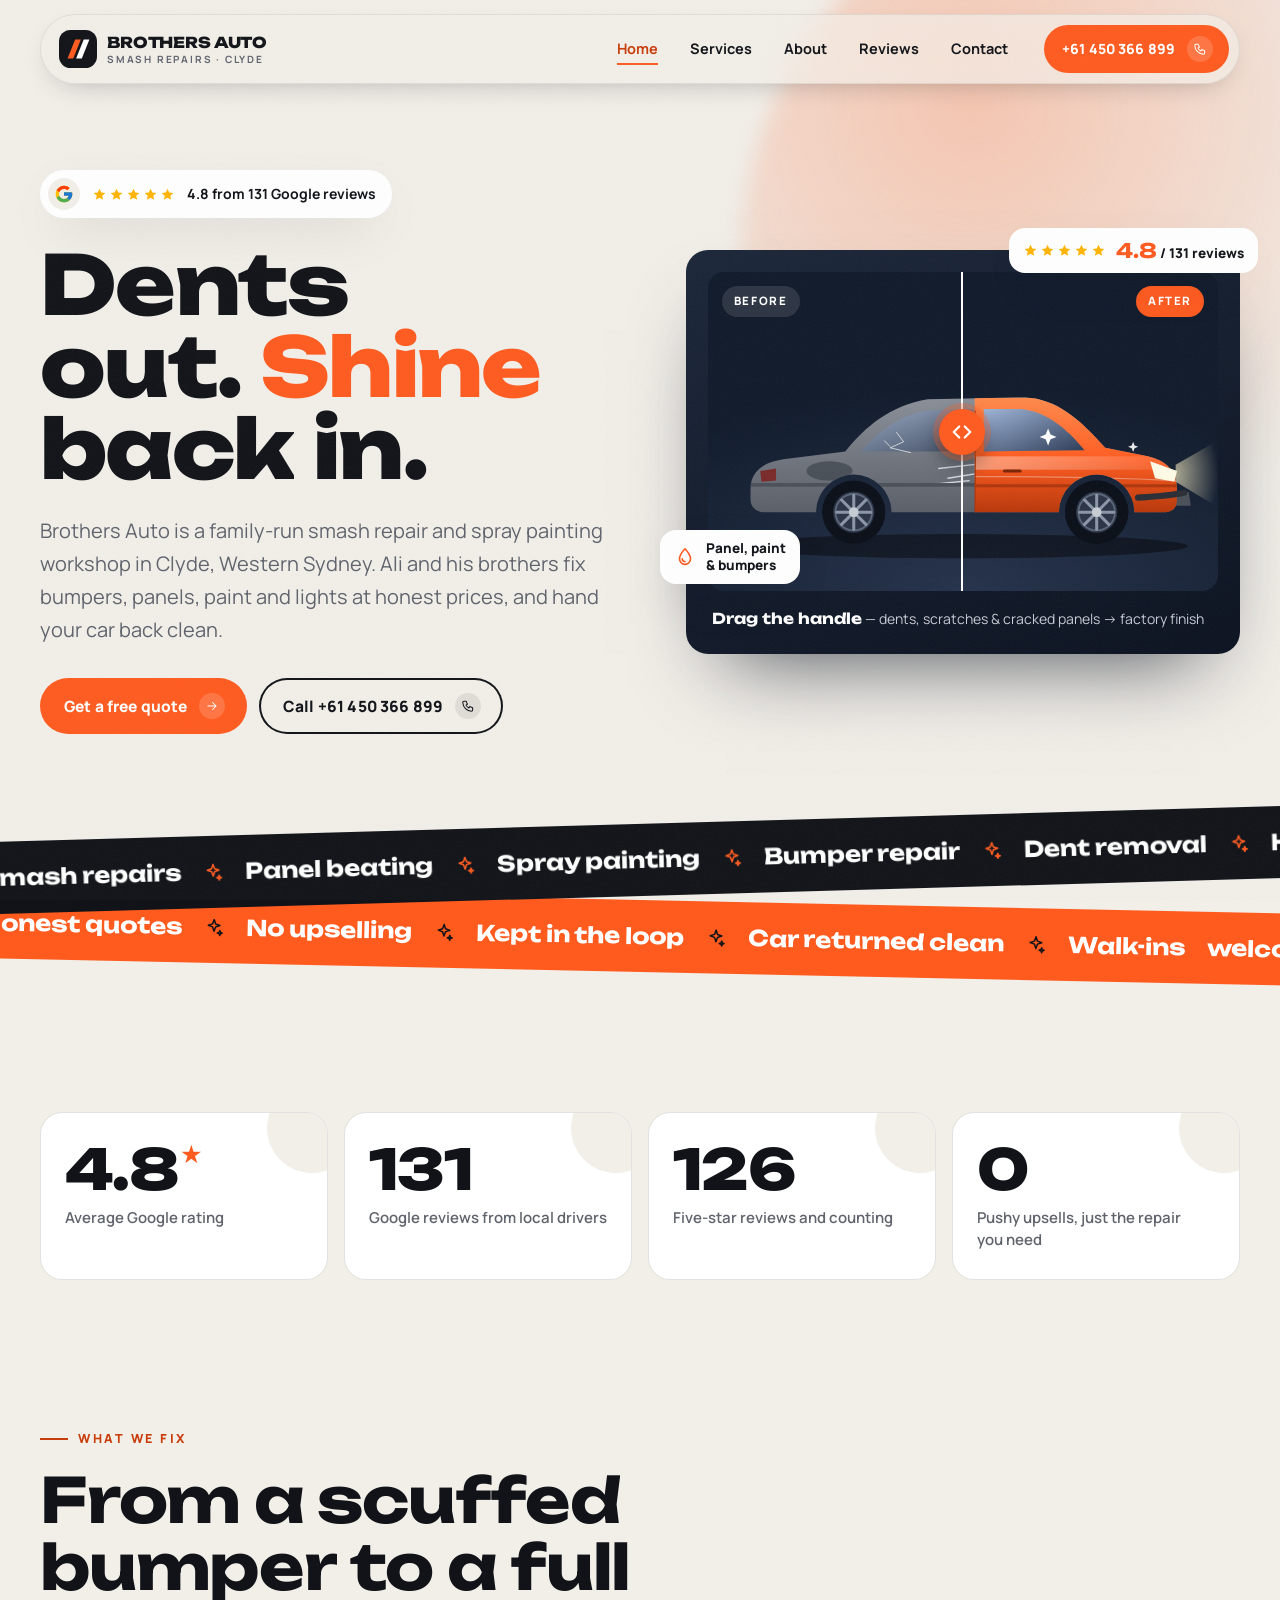
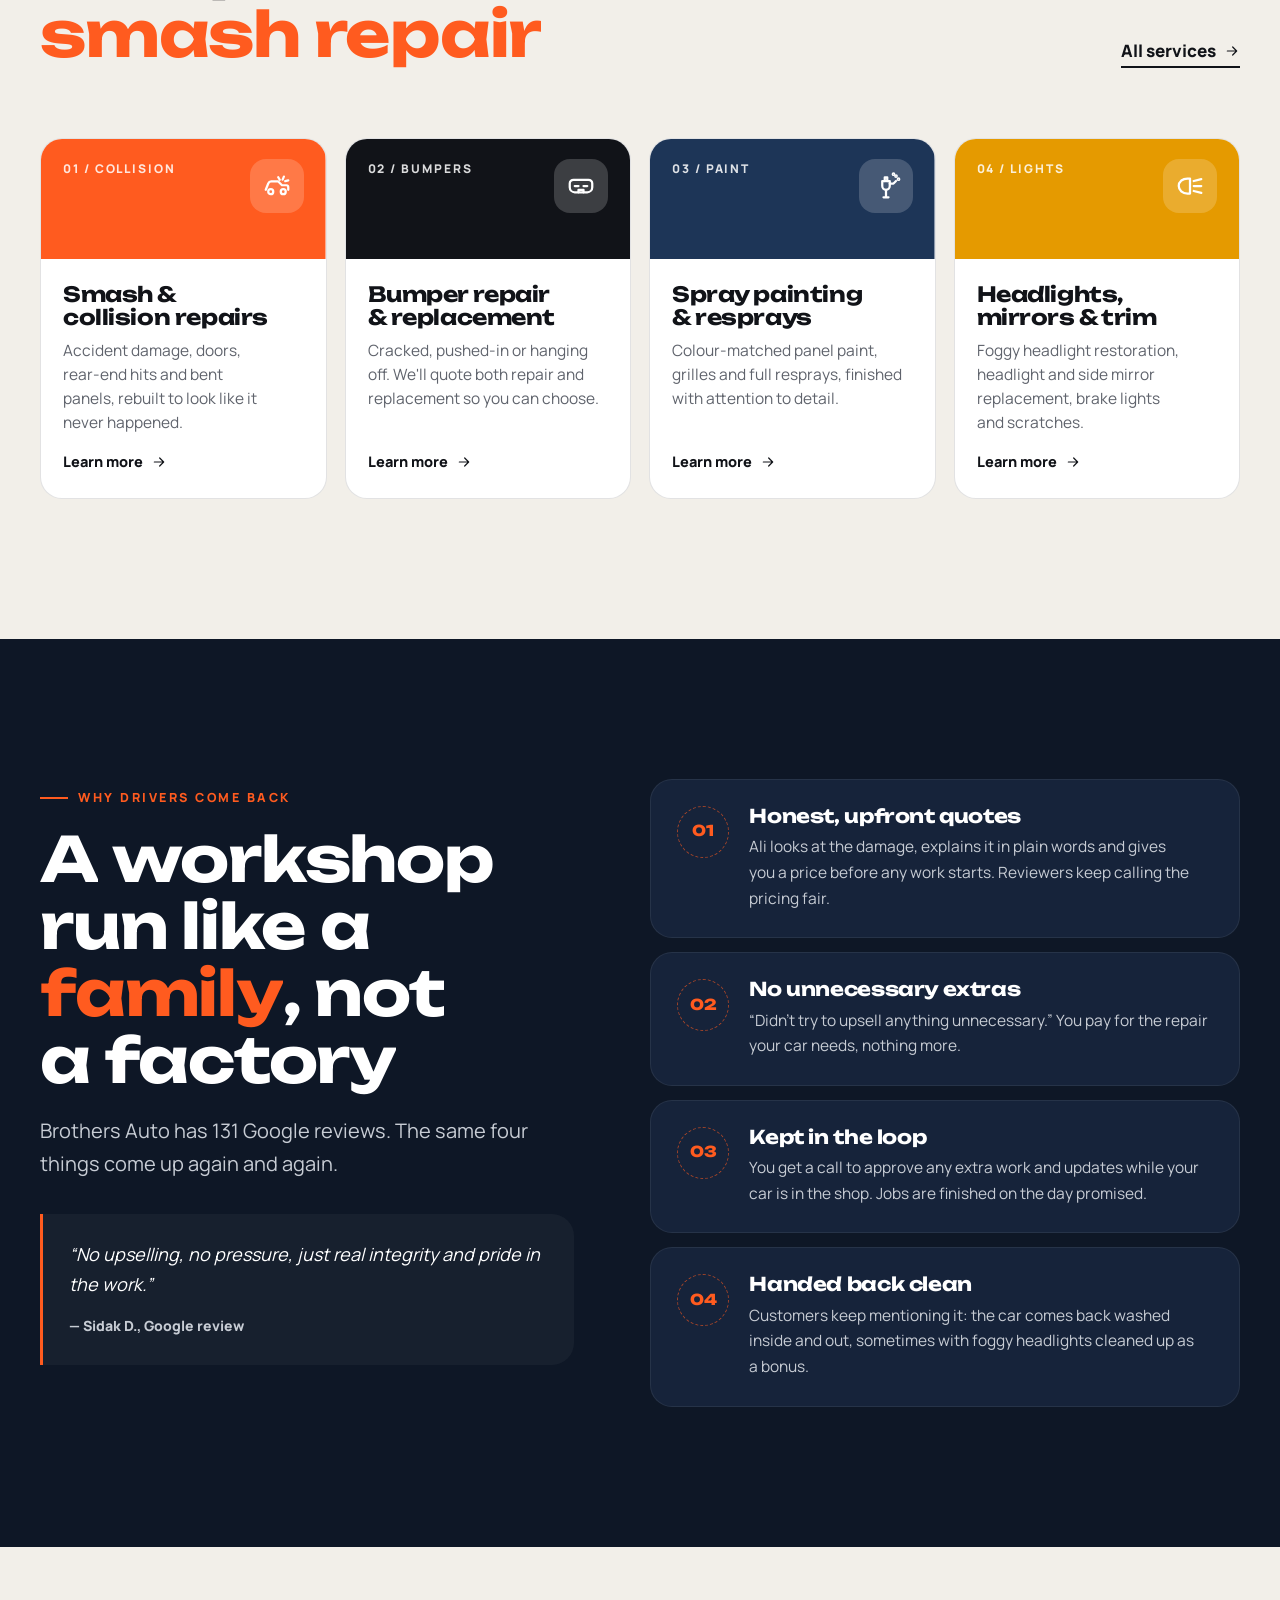
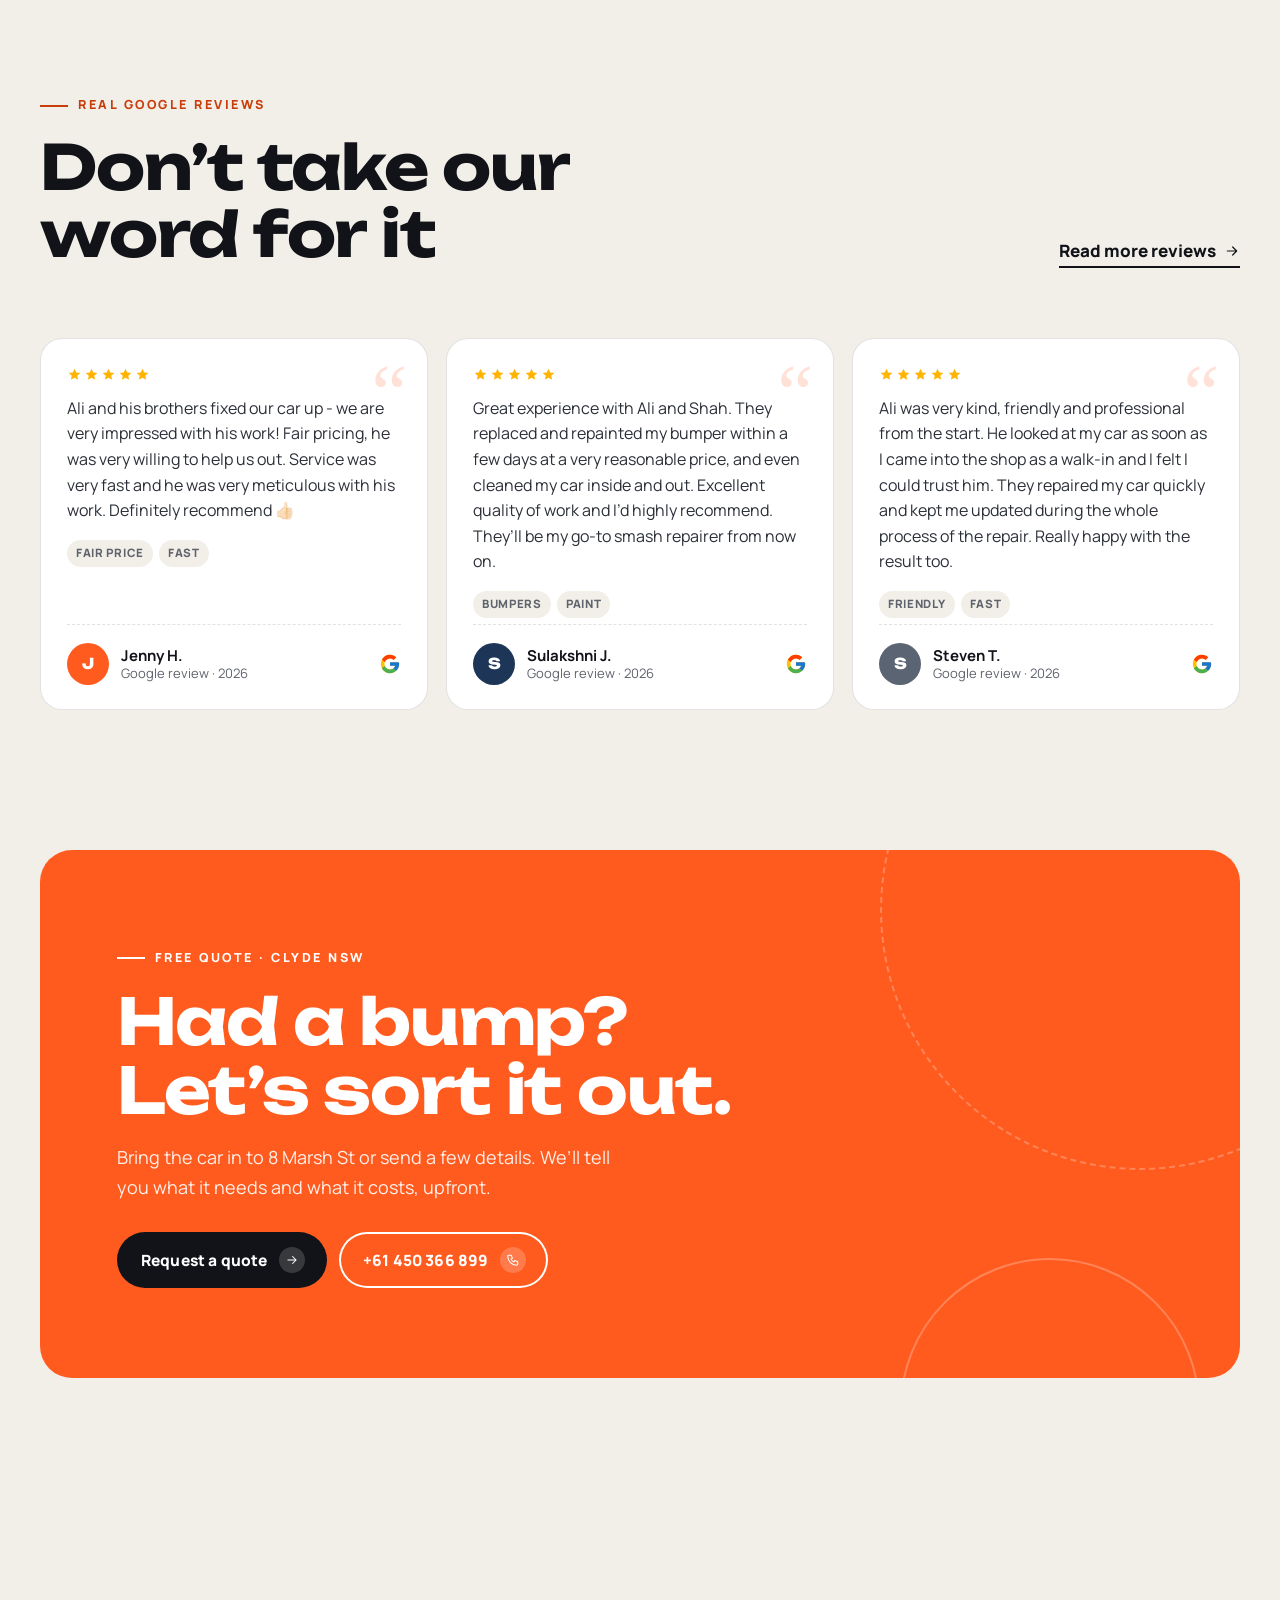
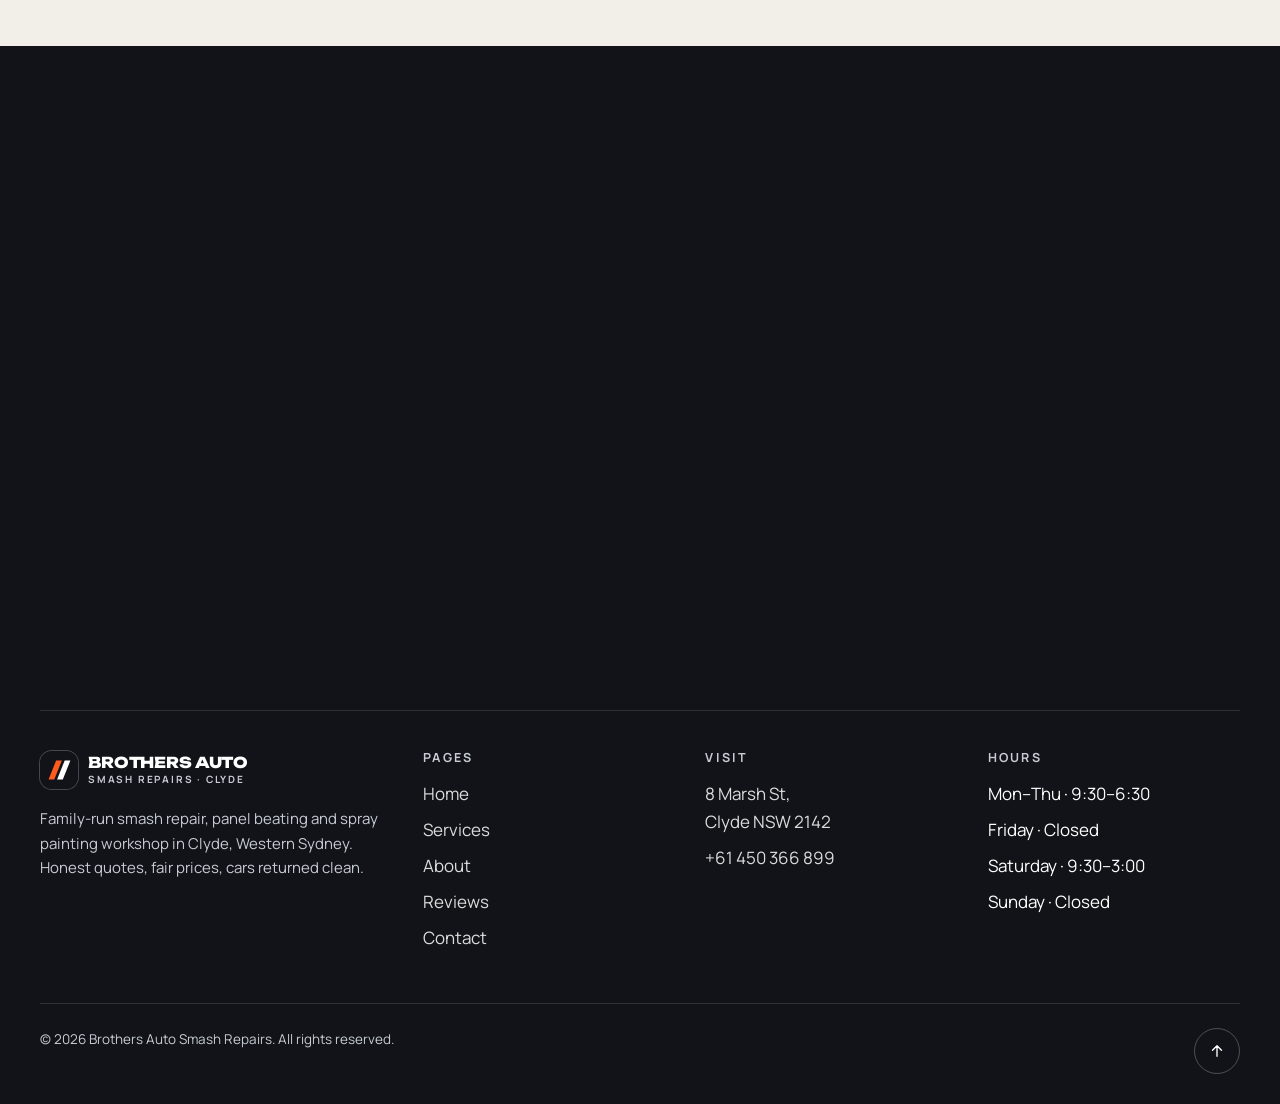
==== index.html @ e20ba561 "Add files via upload" ====
<!DOCTYPE html>
<html lang="en">
<head>
<meta charset="utf-8">
<meta name="viewport" content="width=device-width, initial-scale=1, viewport-fit=cover">
<meta name="robots" content="noindex, nofollow">
<title>Brothers Auto Smash Repairs | Smash Repairs & Spray Painting in Clyde NSW</title>
<meta name="description" content="Family-run smash repair, panel beating and spray painting in Clyde, Western Sydney. 4.8★ from 131 Google reviews. Honest quotes, fair prices.">
<meta name="theme-color" content="#F2EFE9">
<link rel="icon" href="data:image/svg+xml,%3Csvg xmlns='http://www.w3.org/2000/svg' viewBox='0 0 40 40'%3E%3Crect width='40' height='40' rx='12' fill='%23111318'/%3E%3Cpath d='M9 30L17 10h6l-8 20z' fill='%23FF5B1F'/%3E%3Cpath d='M18 30l8-20h6l-8 20z' fill='%23fff'/%3E%3C/svg%3E">
<link rel="preconnect" href="https://fonts.googleapis.com">
<link rel="preconnect" href="https://fonts.gstatic.com" crossorigin>
<link href="https://fonts.googleapis.com/css2?family=Manrope:wght@400;500;600;700;800&family=Unbounded:wght@600;700;800&display=swap" rel="stylesheet">
<link rel="stylesheet" href="css/style.css">
</head>
<body>
<div class="progress" aria-hidden="true"></div>
<header class="header">
  <nav class="nav" aria-label="Main">
    <a href="index.html" class="logo" aria-label="Brothers Auto Smash Repairs — home"><svg class="logo-mark" viewBox="0 0 40 40" aria-hidden="true"><rect width="40" height="40" rx="12" fill="#111318"/><path d="M9 30L17 10h6l-8 20z" fill="#FF5B1F"/><path d="M18 30l8-20h6l-8 20z" fill="#fff"/></svg><span>BROTHERS AUTO<small>Smash Repairs · Clyde</small></span></a>
    <ul class="nav-links"><li><a href="index.html" aria-current="page">Home</a></li><li><a href="services.html">Services</a></li><li><a href="about.html">About</a></li><li><a href="reviews.html">Reviews</a></li><li><a href="contact.html">Contact</a></li></ul>
    <a href="tel:+61450366899" class="btn btn--accent btn--sm nav-cta"><span><span class="nowrap">+61 450 366 899</span></span><span class="ico"><svg viewBox="0 0 24 24" fill="none" stroke="currentColor" stroke-width="1.8" stroke-linecap="round" stroke-linejoin="round" aria-hidden="true"><path d="M5 4h4l2 5-2.5 1.5a11 11 0 0 0 5 5L15 13l5 2v4a2 2 0 0 1-2 2A16 16 0 0 1 3 6a2 2 0 0 1 2-2z"/></svg></span></a>
    <button class="burger" aria-label="Open menu" aria-expanded="false" aria-controls="mmenu"><span></span><span></span><span></span></button>
  </nav>
</header>
<div class="mobile-menu" id="mmenu" aria-hidden="true">
  <ul><li><a class="m-link" href="index.html" aria-current="page"><span>01</span>Home</a></li><li><a class="m-link" href="services.html"><span>02</span>Services</a></li><li><a class="m-link" href="about.html"><span>03</span>About</a></li><li><a class="m-link" href="reviews.html"><span>04</span>Reviews</a></li><li><a class="m-link" href="contact.html"><span>05</span>Contact</a></li></ul>
  <div class="m-foot">
    <a href="tel:+61450366899" class="btn btn--accent"><span>Call <span class="nowrap">+61 450 366 899</span></span><span class="ico"><svg viewBox="0 0 24 24" fill="none" stroke="currentColor" stroke-width="1.8" stroke-linecap="round" stroke-linejoin="round" aria-hidden="true"><path d="M5 4h4l2 5-2.5 1.5a11 11 0 0 0 5 5L15 13l5 2v4a2 2 0 0 1-2 2A16 16 0 0 1 3 6a2 2 0 0 1 2-2z"/></svg></span></a>
    <p>8 Marsh St, Clyde NSW 2142<br><span class="nowrap">Mon–Thu</span> <span class="nowrap">9:30–6:30</span> · Sat <span class="nowrap">9:30–3:00</span></p>
  </div>
</div>
<main>

<section class="hero">
  <div class="hero-blob" aria-hidden="true"></div>
  <div class="wrap hero-grid">
    <div>
      <a class="rating-pill" href="reviews.html" data-reveal>
        <span class="g"><svg width="20" height="20" viewBox="0 0 48 48" aria-label="Google review"><path fill="#FFC107" d="M43.6 20.5H42V20H24v8h11.3C33.7 32.7 29.2 36 24 36c-6.6 0-12-5.4-12-12s5.4-12 12-12c3.1 0 5.8 1.2 7.9 3.1l5.7-5.7C34 6.1 29.3 4 24 4 12.9 4 4 12.9 4 24s8.9 20 20 20 20-8.9 20-20c0-1.3-.1-2.4-.4-3.5z"/><path fill="#FF3D00" d="M6.3 14.7l6.6 4.8C14.7 15.1 19 12 24 12c3.1 0 5.8 1.2 7.9 3.1l5.7-5.7C34 6.1 29.3 4 24 4 16.3 4 9.7 8.3 6.3 14.7z"/><path fill="#4CAF50" d="M24 44c5.2 0 9.9-2 13.4-5.2l-6.2-5.2C29.2 35.1 26.7 36 24 36c-5.2 0-9.6-3.3-11.3-7.9l-6.5 5C9.5 39.6 16.2 44 24 44z"/><path fill="#1976D2" d="M43.6 20.5H42V20H24v8h11.3c-.8 2.2-2.2 4.2-4.1 5.6l6.2 5.2C37 39.2 44 34 44 24c0-1.3-.1-2.4-.4-3.5z"/></svg></span><span class="stars" aria-label="5 out of 5 stars"><svg viewBox="0 0 24 24" fill="currentColor" aria-hidden="true"><path d="M12 2.8l2.8 6 6.5.7-4.9 4.4 1.4 6.4L12 17l-5.8 3.3 1.4-6.4-4.9-4.4 6.5-.7z"/></svg><svg viewBox="0 0 24 24" fill="currentColor" aria-hidden="true"><path d="M12 2.8l2.8 6 6.5.7-4.9 4.4 1.4 6.4L12 17l-5.8 3.3 1.4-6.4-4.9-4.4 6.5-.7z"/></svg><svg viewBox="0 0 24 24" fill="currentColor" aria-hidden="true"><path d="M12 2.8l2.8 6 6.5.7-4.9 4.4 1.4 6.4L12 17l-5.8 3.3 1.4-6.4-4.9-4.4 6.5-.7z"/></svg><svg viewBox="0 0 24 24" fill="currentColor" aria-hidden="true"><path d="M12 2.8l2.8 6 6.5.7-4.9 4.4 1.4 6.4L12 17l-5.8 3.3 1.4-6.4-4.9-4.4 6.5-.7z"/></svg><svg viewBox="0 0 24 24" fill="currentColor" aria-hidden="true"><path d="M12 2.8l2.8 6 6.5.7-4.9 4.4 1.4 6.4L12 17l-5.8 3.3 1.4-6.4-4.9-4.4 6.5-.7z"/></svg></span><span>4.8 from 131 Google reviews</span>
      </a>
      <h1 data-split>Dents out. <span class="accent">Shine</span> back in.</h1>
      <p class="lead" data-reveal style="--d:.35s">Brothers Auto is a <span class="nowrap">family-run</span> smash repair and spray painting workshop in Clyde, Western Sydney. Ali and his brothers fix bumpers, panels, paint and lights at honest prices, and hand your car back clean.</p>
      <div class="hero-actions" data-reveal style="--d:.5s">
        <a href="contact.html" class="btn btn--accent"><span>Get a free quote</span><span class="ico"><svg viewBox="0 0 24 24" fill="none" stroke="currentColor" stroke-width="1.8" stroke-linecap="round" stroke-linejoin="round" aria-hidden="true"><path d="M5 12h14M13 6l6 6-6 6"/></svg></span></a>
        <a href="tel:+61450366899" class="btn btn--ghost"><span>Call <span class="nowrap">+61 450 366 899</span></span><span class="ico"><svg viewBox="0 0 24 24" fill="none" stroke="currentColor" stroke-width="1.8" stroke-linecap="round" stroke-linejoin="round" aria-hidden="true"><path d="M5 4h4l2 5-2.5 1.5a11 11 0 0 0 5 5L15 13l5 2v4a2 2 0 0 1-2 2A16 16 0 0 1 3 6a2 2 0 0 1 2-2z"/></svg></span></a>
      </div>
    </div>
    <div class="ba" data-reveal="right" style="--d:.2s">
  <div class="floating-chip c2"><span class="stars" aria-label="5 out of 5 stars"><svg viewBox="0 0 24 24" fill="currentColor" aria-hidden="true"><path d="M12 2.8l2.8 6 6.5.7-4.9 4.4 1.4 6.4L12 17l-5.8 3.3 1.4-6.4-4.9-4.4 6.5-.7z"/></svg><svg viewBox="0 0 24 24" fill="currentColor" aria-hidden="true"><path d="M12 2.8l2.8 6 6.5.7-4.9 4.4 1.4 6.4L12 17l-5.8 3.3 1.4-6.4-4.9-4.4 6.5-.7z"/></svg><svg viewBox="0 0 24 24" fill="currentColor" aria-hidden="true"><path d="M12 2.8l2.8 6 6.5.7-4.9 4.4 1.4 6.4L12 17l-5.8 3.3 1.4-6.4-4.9-4.4 6.5-.7z"/></svg><svg viewBox="0 0 24 24" fill="currentColor" aria-hidden="true"><path d="M12 2.8l2.8 6 6.5.7-4.9 4.4 1.4 6.4L12 17l-5.8 3.3 1.4-6.4-4.9-4.4 6.5-.7z"/></svg><svg viewBox="0 0 24 24" fill="currentColor" aria-hidden="true"><path d="M12 2.8l2.8 6 6.5.7-4.9 4.4 1.4 6.4L12 17l-5.8 3.3 1.4-6.4-4.9-4.4 6.5-.7z"/></svg></span><span><b>4.8</b> / 131 reviews</span></div>
  <div class="ba-stage" style="--pos:50%">
    <svg viewBox="0 0 840 470" aria-hidden="true">
  <defs>
    <linearGradient id="primer" x1="0" y1="0" x2="0" y2="1"><stop offset="0" stop-color="#8a8f98"/><stop offset="1" stop-color="#5a5f68"/></linearGradient>
    <linearGradient id="paint" x1="0" y1="0" x2="0" y2="1"><stop offset="0" stop-color="#ff8a4c"/><stop offset=".55" stop-color="#ff5b1f"/><stop offset="1" stop-color="#b8370a"/></linearGradient>
    <linearGradient id="glass" x1="0" y1="0" x2="1" y2="1"><stop offset="0" stop-color="#9fb4d6"/><stop offset="1" stop-color="#2b3b57"/></linearGradient>
    <linearGradient id="gloss" x1="0" y1="0" x2="1" y2="0"><stop offset="0" stop-color="#fff" stop-opacity="0"/><stop offset=".5" stop-color="#fff" stop-opacity=".75"/><stop offset="1" stop-color="#fff" stop-opacity="0"/></linearGradient>
    <radialGradient id="beam" cx="0" cy=".5" r="1"><stop offset="0" stop-color="#fff6c8" stop-opacity=".9"/><stop offset="1" stop-color="#fff6c8" stop-opacity="0"/></radialGradient>
    <clipPath id="bodyClip"><path d="M70 330 C70 300 92 286 124 281 L226 268 C258 228 300 192 362 182 L522 179 C574 181 614 216 654 262 L724 276 C756 283 772 302 772 328 L772 350 C772 361 764 368 752 368 L702 368 A62 62 0 0 0 578 368 L302 368 A62 62 0 0 0 178 368 L92 368 C80 368 70 360 70 348 Z"/></clipPath>
  </defs>
  <ellipse cx="420" cy="424" rx="370" ry="20" fill="#000" opacity=".45"/>
  <!-- BEFORE: damaged -->
  <g class="ba-before">
    <path d="M70 330 C70 300 92 286 124 281 L226 268 C258 228 300 192 362 182 L522 179 C574 181 614 216 654 262 L724 276 C756 283 772 302 772 328 L772 350 C772 361 764 368 752 368 L702 368 A62 62 0 0 0 578 368 L302 368 A62 62 0 0 0 178 368 L92 368 C80 368 70 360 70 348 Z" fill="url(#primer)"/>
    <path d="M252 268 C283 232 318 207 364 200 L438 198 L438 268 Z" fill="url(#glass)" opacity=".7"/><path d="M454 198 L514 198 C555 201 590 229 620 266 L454 268 Z" fill="url(#glass)" opacity=".7"/>
    <path d="M300 260 L290 250 M310 236 L322 252 L300 262 L334 270" stroke="#fff" stroke-opacity=".7" stroke-width="1.6" fill="none"/>
    <g clip-path="url(#bodyClip)">
      <ellipse cx="520" cy="310" rx="62" ry="26" fill="#3d424a" opacity=".85"/>
      <ellipse cx="508" cy="302" rx="40" ry="12" fill="#a7adb6" opacity=".55"/>
      <ellipse cx="200" cy="300" rx="38" ry="16" fill="#3d424a" opacity=".7"/>
      <path d="M380 296 L470 286 M395 312 L470 300 M372 322 L430 316" stroke="#d6dae0" stroke-width="2.4" stroke-linecap="round"/>
      <path d="M600 284 L640 330 L612 322 L660 360" stroke="#2a2e35" stroke-width="3" fill="none"/>
      <rect x="60" y="320" width="760" height="6" fill="#4b5058"/>
    </g>
    <path d="M440 200 L440 368" stroke="#3d424a" stroke-width="2"/>
    <path d="M728 284 L772 300 L768 318 L736 312 Z" fill="#c9b98a"/><path d="M736 292 L760 312 M748 288 L742 312" stroke="#5a5f68" stroke-width="1.6"/>
    <path d="M700 336 L790 330 L796 352 L712 362 Z" fill="#4b5058" transform="rotate(7 750 346)"/>
    <path d="M86 300 L112 296 L112 316 L88 318 Z" fill="#7a2a2a"/>
    <g><circle cx="240" cy="368" r="52" fill="#0a0f18"/><circle cx="240" cy="368" r="34" fill="#2b3446"/><circle cx="240" cy="368" r="30" fill="none" stroke="#5b6679" stroke-width="3"/>
<g stroke="#8b96a8" stroke-width="5" stroke-linecap="round"><path d="M240 340v56M212 368h56M220 348l40 40M260 348l-40 40"/></g><circle cx="240" cy="368" r="8" fill="#c7ccd4"/></g><g><circle cx="640" cy="368" r="52" fill="#0a0f18"/><circle cx="640" cy="368" r="34" fill="#2b3446"/><circle cx="640" cy="368" r="30" fill="none" stroke="#5b6679" stroke-width="3"/>
<g stroke="#8b96a8" stroke-width="5" stroke-linecap="round"><path d="M640 340v56M612 368h56M620 348l40 40M660 348l-40 40"/></g><circle cx="640" cy="368" r="8" fill="#c7ccd4"/></g>
  </g>
  <!-- AFTER: repaired -->
  <g class="ba-after" style="display:none">
    <path d="M70 330 C70 300 92 286 124 281 L226 268 C258 228 300 192 362 182 L522 179 C574 181 614 216 654 262 L724 276 C756 283 772 302 772 328 L772 350 C772 361 764 368 752 368 L702 368 A62 62 0 0 0 578 368 L302 368 A62 62 0 0 0 178 368 L92 368 C80 368 70 360 70 348 Z" fill="url(#paint)"/>
    <path d="M252 268 C283 232 318 207 364 200 L438 198 L438 268 Z" fill="url(#glass)"/><path d="M454 198 L514 198 C555 201 590 229 620 266 L454 268 Z" fill="url(#glass)"/>
    <path d="M262 262 C292 230 322 210 362 204" stroke="#fff" stroke-opacity=".5" stroke-width="3" fill="none"/>
    <g clip-path="url(#bodyClip)">
      <rect x="40" y="276" width="780" height="22" fill="url(#gloss)" opacity=".55"/>
      <path d="M90 318 C300 308 560 306 770 316" stroke="#fff" stroke-opacity=".35" stroke-width="2" fill="none"/>
      <rect x="60" y="322" width="760" height="5" fill="#8f2a05" opacity=".6"/>
    </g>
    <path d="M440 200 L440 368" stroke="#b8370a" stroke-width="2"/>
    <path d="M488 300h26" stroke="#7a2405" stroke-width="5" stroke-linecap="round"/><path d="M300 300h26" stroke="#7a2405" stroke-width="5" stroke-linecap="round"/>
    <path d="M728 284 L772 300 L768 318 L736 312 Z" fill="#fffbe6"/>
    <path d="M770 290 L840 250 L840 360 L770 318 Z" fill="url(#beam)" opacity=".7"/>
    <path d="M86 300 L112 296 L112 316 L88 318 Z" fill="#ff2d2d"/>
    <path d="M708 344 C740 342 766 340 784 336" stroke="#2a2e35" stroke-width="10" stroke-linecap="round"/>
    <g><circle cx="240" cy="368" r="52" fill="#0a0f18"/><circle cx="240" cy="368" r="34" fill="#2b3446"/><circle cx="240" cy="368" r="30" fill="none" stroke="#5b6679" stroke-width="3"/>
<g stroke="#8b96a8" stroke-width="5" stroke-linecap="round"><path d="M240 340v56M212 368h56M220 348l40 40M260 348l-40 40"/></g><circle cx="240" cy="368" r="8" fill="#c7ccd4"/></g><g><circle cx="640" cy="368" r="52" fill="#0a0f18"/><circle cx="640" cy="368" r="34" fill="#2b3446"/><circle cx="640" cy="368" r="30" fill="none" stroke="#5b6679" stroke-width="3"/>
<g stroke="#8b96a8" stroke-width="5" stroke-linecap="round"><path d="M640 340v56M612 368h56M620 348l40 40M660 348l-40 40"/></g><circle cx="640" cy="368" r="8" fill="#c7ccd4"/></g>
    <g fill="#fff"><path d="M560 230l4 10 10 4-10 4-4 10-4-10-10-4 10-4z"/><path d="M180 262l3 7 7 3-7 3-3 7-3-7-7-3 7-3z" opacity=".8"/><path d="M700 252l2.4 6 6 2.4-6 2.4-2.4 6-2.4-6-6-2.4 6-2.4z" opacity=".9"/></g>
  </g>
</svg>
    <svg class="ba-after" viewBox="0 0 840 470" aria-hidden="true">
  <defs>
    <linearGradient id="a-primer" x1="0" y1="0" x2="0" y2="1"><stop offset="0" stop-color="#8a8f98"/><stop offset="1" stop-color="#5a5f68"/></linearGradient>
    <linearGradient id="a-paint" x1="0" y1="0" x2="0" y2="1"><stop offset="0" stop-color="#ff8a4c"/><stop offset=".55" stop-color="#ff5b1f"/><stop offset="1" stop-color="#b8370a"/></linearGradient>
    <linearGradient id="a-glass" x1="0" y1="0" x2="1" y2="1"><stop offset="0" stop-color="#9fb4d6"/><stop offset="1" stop-color="#2b3b57"/></linearGradient>
    <linearGradient id="a-gloss" x1="0" y1="0" x2="1" y2="0"><stop offset="0" stop-color="#fff" stop-opacity="0"/><stop offset=".5" stop-color="#fff" stop-opacity=".75"/><stop offset="1" stop-color="#fff" stop-opacity="0"/></linearGradient>
    <radialGradient id="a-beam" cx="0" cy=".5" r="1"><stop offset="0" stop-color="#fff6c8" stop-opacity=".9"/><stop offset="1" stop-color="#fff6c8" stop-opacity="0"/></radialGradient>
    <clipPath id="a-bodyClip"><path d="M70 330 C70 300 92 286 124 281 L226 268 C258 228 300 192 362 182 L522 179 C574 181 614 216 654 262 L724 276 C756 283 772 302 772 328 L772 350 C772 361 764 368 752 368 L702 368 A62 62 0 0 0 578 368 L302 368 A62 62 0 0 0 178 368 L92 368 C80 368 70 360 70 348 Z"/></clipPath>
  </defs>
  
  <!-- BEFORE: damaged -->
  <g class="ba-before" style="display:none">
    <path d="M70 330 C70 300 92 286 124 281 L226 268 C258 228 300 192 362 182 L522 179 C574 181 614 216 654 262 L724 276 C756 283 772 302 772 328 L772 350 C772 361 764 368 752 368 L702 368 A62 62 0 0 0 578 368 L302 368 A62 62 0 0 0 178 368 L92 368 C80 368 70 360 70 348 Z" fill="url(#a-primer)"/>
    <path d="M252 268 C283 232 318 207 364 200 L438 198 L438 268 Z" fill="url(#a-glass)" opacity=".7"/><path d="M454 198 L514 198 C555 201 590 229 620 266 L454 268 Z" fill="url(#a-glass)" opacity=".7"/>
    <path d="M300 260 L290 250 M310 236 L322 252 L300 262 L334 270" stroke="#fff" stroke-opacity=".7" stroke-width="1.6" fill="none"/>
    <g clip-path="url(#a-bodyClip)">
      <ellipse cx="520" cy="310" rx="62" ry="26" fill="#3d424a" opacity=".85"/>
      <ellipse cx="508" cy="302" rx="40" ry="12" fill="#a7adb6" opacity=".55"/>
      <ellipse cx="200" cy="300" rx="38" ry="16" fill="#3d424a" opacity=".7"/>
      <path d="M380 296 L470 286 M395 312 L470 300 M372 322 L430 316" stroke="#d6dae0" stroke-width="2.4" stroke-linecap="round"/>
      <path d="M600 284 L640 330 L612 322 L660 360" stroke="#2a2e35" stroke-width="3" fill="none"/>
      <rect x="60" y="320" width="760" height="6" fill="#4b5058"/>
    </g>
    <path d="M440 200 L440 368" stroke="#3d424a" stroke-width="2"/>
    <path d="M728 284 L772 300 L768 318 L736 312 Z" fill="#c9b98a"/><path d="M736 292 L760 312 M748 288 L742 312" stroke="#5a5f68" stroke-width="1.6"/>
    <path d="M700 336 L790 330 L796 352 L712 362 Z" fill="#4b5058" transform="rotate(7 750 346)"/>
    <path d="M86 300 L112 296 L112 316 L88 318 Z" fill="#7a2a2a"/>
    <g><circle cx="240" cy="368" r="52" fill="#0a0f18"/><circle cx="240" cy="368" r="34" fill="#2b3446"/><circle cx="240" cy="368" r="30" fill="none" stroke="#5b6679" stroke-width="3"/>
<g stroke="#8b96a8" stroke-width="5" stroke-linecap="round"><path d="M240 340v56M212 368h56M220 348l40 40M260 348l-40 40"/></g><circle cx="240" cy="368" r="8" fill="#c7ccd4"/></g><g><circle cx="640" cy="368" r="52" fill="#0a0f18"/><circle cx="640" cy="368" r="34" fill="#2b3446"/><circle cx="640" cy="368" r="30" fill="none" stroke="#5b6679" stroke-width="3"/>
<g stroke="#8b96a8" stroke-width="5" stroke-linecap="round"><path d="M640 340v56M612 368h56M620 348l40 40M660 348l-40 40"/></g><circle cx="640" cy="368" r="8" fill="#c7ccd4"/></g>
  </g>
  <!-- AFTER: repaired -->
  <g class="ba-after">
    <path d="M70 330 C70 300 92 286 124 281 L226 268 C258 228 300 192 362 182 L522 179 C574 181 614 216 654 262 L724 276 C756 283 772 302 772 328 L772 350 C772 361 764 368 752 368 L702 368 A62 62 0 0 0 578 368 L302 368 A62 62 0 0 0 178 368 L92 368 C80 368 70 360 70 348 Z" fill="url(#a-paint)"/>
    <path d="M252 268 C283 232 318 207 364 200 L438 198 L438 268 Z" fill="url(#a-glass)"/><path d="M454 198 L514 198 C555 201 590 229 620 266 L454 268 Z" fill="url(#a-glass)"/>
    <path d="M262 262 C292 230 322 210 362 204" stroke="#fff" stroke-opacity=".5" stroke-width="3" fill="none"/>
    <g clip-path="url(#a-bodyClip)">
      <rect x="40" y="276" width="780" height="22" fill="url(#a-gloss)" opacity=".55"/>
      <path d="M90 318 C300 308 560 306 770 316" stroke="#fff" stroke-opacity=".35" stroke-width="2" fill="none"/>
      <rect x="60" y="322" width="760" height="5" fill="#8f2a05" opacity=".6"/>
    </g>
    <path d="M440 200 L440 368" stroke="#b8370a" stroke-width="2"/>
    <path d="M488 300h26" stroke="#7a2405" stroke-width="5" stroke-linecap="round"/><path d="M300 300h26" stroke="#7a2405" stroke-width="5" stroke-linecap="round"/>
    <path d="M728 284 L772 300 L768 318 L736 312 Z" fill="#fffbe6"/>
    <path d="M770 290 L840 250 L840 360 L770 318 Z" fill="url(#a-beam)" opacity=".7"/>
    <path d="M86 300 L112 296 L112 316 L88 318 Z" fill="#ff2d2d"/>
    <path d="M708 344 C740 342 766 340 784 336" stroke="#2a2e35" stroke-width="10" stroke-linecap="round"/>
    <g><circle cx="240" cy="368" r="52" fill="#0a0f18"/><circle cx="240" cy="368" r="34" fill="#2b3446"/><circle cx="240" cy="368" r="30" fill="none" stroke="#5b6679" stroke-width="3"/>
<g stroke="#8b96a8" stroke-width="5" stroke-linecap="round"><path d="M240 340v56M212 368h56M220 348l40 40M260 348l-40 40"/></g><circle cx="240" cy="368" r="8" fill="#c7ccd4"/></g><g><circle cx="640" cy="368" r="52" fill="#0a0f18"/><circle cx="640" cy="368" r="34" fill="#2b3446"/><circle cx="640" cy="368" r="30" fill="none" stroke="#5b6679" stroke-width="3"/>
<g stroke="#8b96a8" stroke-width="5" stroke-linecap="round"><path d="M640 340v56M612 368h56M620 348l40 40M660 348l-40 40"/></g><circle cx="640" cy="368" r="8" fill="#c7ccd4"/></g>
    <g fill="#fff"><path d="M560 230l4 10 10 4-10 4-4 10-4-10-10-4 10-4z"/><path d="M180 262l3 7 7 3-7 3-3 7-3-7-7-3 7-3z" opacity=".8"/><path d="M700 252l2.4 6 6 2.4-6 2.4-2.4 6-2.4-6-6-2.4 6-2.4z" opacity=".9"/></g>
  </g>
</svg>
    <span class="ba-tag l">Before</span><span class="ba-tag r">After</span>
    <div class="ba-handle" aria-hidden="true"></div>
    <input class="ba-range" type="range" min="0" max="100" value="50" aria-label="Drag to compare before and after repair">
  </div>
  <div class="ba-foot"><span><strong>Drag the handle</strong> — dents, scratches & cracked panels → factory finish</span></div>
  <div class="floating-chip c1"><svg viewBox="0 0 24 24" fill="none" stroke="currentColor" stroke-width="1.8" stroke-linecap="round" stroke-linejoin="round" aria-hidden="true" style="width:22px;height:22px;color:#FF5B1F"><path d="M12 3s6 6.4 6 11a6 6 0 0 1-12 0c0-4.6 6-11 6-11z"/><path d="M9 14a3 3 0 0 0 3 3"/></svg><span>Panel, paint<br>& bumpers</span></div>
</div>
  </div>
</section>

<div class="marquees">
<div class="marquee" aria-hidden="true"><div class="marquee-track"><span class="marquee-item">Smash repairs<svg viewBox="0 0 24 24" fill="none" stroke="currentColor" stroke-width="1.8" stroke-linecap="round" stroke-linejoin="round" aria-hidden="true"><path d="M12 3l1.8 5.2L19 10l-5.2 1.8L12 17l-1.8-5.2L5 10l5.2-1.8z"/><path d="M19 16l.8 2.2L22 19l-2.2.8L19 22l-.8-2.2L16 19l2.2-.8z"/></svg></span><span class="marquee-item">Panel beating<svg viewBox="0 0 24 24" fill="none" stroke="currentColor" stroke-width="1.8" stroke-linecap="round" stroke-linejoin="round" aria-hidden="true"><path d="M12 3l1.8 5.2L19 10l-5.2 1.8L12 17l-1.8-5.2L5 10l5.2-1.8z"/><path d="M19 16l.8 2.2L22 19l-2.2.8L19 22l-.8-2.2L16 19l2.2-.8z"/></svg></span><span class="marquee-item">Spray painting<svg viewBox="0 0 24 24" fill="none" stroke="currentColor" stroke-width="1.8" stroke-linecap="round" stroke-linejoin="round" aria-hidden="true"><path d="M12 3l1.8 5.2L19 10l-5.2 1.8L12 17l-1.8-5.2L5 10l5.2-1.8z"/><path d="M19 16l.8 2.2L22 19l-2.2.8L19 22l-.8-2.2L16 19l2.2-.8z"/></svg></span><span class="marquee-item">Bumper repair<svg viewBox="0 0 24 24" fill="none" stroke="currentColor" stroke-width="1.8" stroke-linecap="round" stroke-linejoin="round" aria-hidden="true"><path d="M12 3l1.8 5.2L19 10l-5.2 1.8L12 17l-1.8-5.2L5 10l5.2-1.8z"/><path d="M19 16l.8 2.2L22 19l-2.2.8L19 22l-.8-2.2L16 19l2.2-.8z"/></svg></span><span class="marquee-item">Dent removal<svg viewBox="0 0 24 24" fill="none" stroke="currentColor" stroke-width="1.8" stroke-linecap="round" stroke-linejoin="round" aria-hidden="true"><path d="M12 3l1.8 5.2L19 10l-5.2 1.8L12 17l-1.8-5.2L5 10l5.2-1.8z"/><path d="M19 16l.8 2.2L22 19l-2.2.8L19 22l-.8-2.2L16 19l2.2-.8z"/></svg></span><span class="marquee-item">Headlight restoration<svg viewBox="0 0 24 24" fill="none" stroke="currentColor" stroke-width="1.8" stroke-linecap="round" stroke-linejoin="round" aria-hidden="true"><path d="M12 3l1.8 5.2L19 10l-5.2 1.8L12 17l-1.8-5.2L5 10l5.2-1.8z"/><path d="M19 16l.8 2.2L22 19l-2.2.8L19 22l-.8-2.2L16 19l2.2-.8z"/></svg></span><span class="marquee-item">Insurance work<svg viewBox="0 0 24 24" fill="none" stroke="currentColor" stroke-width="1.8" stroke-linecap="round" stroke-linejoin="round" aria-hidden="true"><path d="M12 3l1.8 5.2L19 10l-5.2 1.8L12 17l-1.8-5.2L5 10l5.2-1.8z"/><path d="M19 16l.8 2.2L22 19l-2.2.8L19 22l-.8-2.2L16 19l2.2-.8z"/></svg></span><span class="marquee-item">Chassis work<svg viewBox="0 0 24 24" fill="none" stroke="currentColor" stroke-width="1.8" stroke-linecap="round" stroke-linejoin="round" aria-hidden="true"><path d="M12 3l1.8 5.2L19 10l-5.2 1.8L12 17l-1.8-5.2L5 10l5.2-1.8z"/><path d="M19 16l.8 2.2L22 19l-2.2.8L19 22l-.8-2.2L16 19l2.2-.8z"/></svg></span><span class="marquee-item">Smash repairs<svg viewBox="0 0 24 24" fill="none" stroke="currentColor" stroke-width="1.8" stroke-linecap="round" stroke-linejoin="round" aria-hidden="true"><path d="M12 3l1.8 5.2L19 10l-5.2 1.8L12 17l-1.8-5.2L5 10l5.2-1.8z"/><path d="M19 16l.8 2.2L22 19l-2.2.8L19 22l-.8-2.2L16 19l2.2-.8z"/></svg></span><span class="marquee-item">Panel beating<svg viewBox="0 0 24 24" fill="none" stroke="currentColor" stroke-width="1.8" stroke-linecap="round" stroke-linejoin="round" aria-hidden="true"><path d="M12 3l1.8 5.2L19 10l-5.2 1.8L12 17l-1.8-5.2L5 10l5.2-1.8z"/><path d="M19 16l.8 2.2L22 19l-2.2.8L19 22l-.8-2.2L16 19l2.2-.8z"/></svg></span><span class="marquee-item">Spray painting<svg viewBox="0 0 24 24" fill="none" stroke="currentColor" stroke-width="1.8" stroke-linecap="round" stroke-linejoin="round" aria-hidden="true"><path d="M12 3l1.8 5.2L19 10l-5.2 1.8L12 17l-1.8-5.2L5 10l5.2-1.8z"/><path d="M19 16l.8 2.2L22 19l-2.2.8L19 22l-.8-2.2L16 19l2.2-.8z"/></svg></span><span class="marquee-item">Bumper repair<svg viewBox="0 0 24 24" fill="none" stroke="currentColor" stroke-width="1.8" stroke-linecap="round" stroke-linejoin="round" aria-hidden="true"><path d="M12 3l1.8 5.2L19 10l-5.2 1.8L12 17l-1.8-5.2L5 10l5.2-1.8z"/><path d="M19 16l.8 2.2L22 19l-2.2.8L19 22l-.8-2.2L16 19l2.2-.8z"/></svg></span><span class="marquee-item">Dent removal<svg viewBox="0 0 24 24" fill="none" stroke="currentColor" stroke-width="1.8" stroke-linecap="round" stroke-linejoin="round" aria-hidden="true"><path d="M12 3l1.8 5.2L19 10l-5.2 1.8L12 17l-1.8-5.2L5 10l5.2-1.8z"/><path d="M19 16l.8 2.2L22 19l-2.2.8L19 22l-.8-2.2L16 19l2.2-.8z"/></svg></span><span class="marquee-item">Headlight restoration<svg viewBox="0 0 24 24" fill="none" stroke="currentColor" stroke-width="1.8" stroke-linecap="round" stroke-linejoin="round" aria-hidden="true"><path d="M12 3l1.8 5.2L19 10l-5.2 1.8L12 17l-1.8-5.2L5 10l5.2-1.8z"/><path d="M19 16l.8 2.2L22 19l-2.2.8L19 22l-.8-2.2L16 19l2.2-.8z"/></svg></span><span class="marquee-item">Insurance work<svg viewBox="0 0 24 24" fill="none" stroke="currentColor" stroke-width="1.8" stroke-linecap="round" stroke-linejoin="round" aria-hidden="true"><path d="M12 3l1.8 5.2L19 10l-5.2 1.8L12 17l-1.8-5.2L5 10l5.2-1.8z"/><path d="M19 16l.8 2.2L22 19l-2.2.8L19 22l-.8-2.2L16 19l2.2-.8z"/></svg></span><span class="marquee-item">Chassis work<svg viewBox="0 0 24 24" fill="none" stroke="currentColor" stroke-width="1.8" stroke-linecap="round" stroke-linejoin="round" aria-hidden="true"><path d="M12 3l1.8 5.2L19 10l-5.2 1.8L12 17l-1.8-5.2L5 10l5.2-1.8z"/><path d="M19 16l.8 2.2L22 19l-2.2.8L19 22l-.8-2.2L16 19l2.2-.8z"/></svg></span></div></div>
<div class="marquee alt" aria-hidden="true"><div class="marquee-track"><span class="marquee-item">Honest quotes<svg viewBox="0 0 24 24" fill="none" stroke="currentColor" stroke-width="1.8" stroke-linecap="round" stroke-linejoin="round" aria-hidden="true"><path d="M12 3l1.8 5.2L19 10l-5.2 1.8L12 17l-1.8-5.2L5 10l5.2-1.8z"/><path d="M19 16l.8 2.2L22 19l-2.2.8L19 22l-.8-2.2L16 19l2.2-.8z"/></svg></span><span class="marquee-item">No upselling<svg viewBox="0 0 24 24" fill="none" stroke="currentColor" stroke-width="1.8" stroke-linecap="round" stroke-linejoin="round" aria-hidden="true"><path d="M12 3l1.8 5.2L19 10l-5.2 1.8L12 17l-1.8-5.2L5 10l5.2-1.8z"/><path d="M19 16l.8 2.2L22 19l-2.2.8L19 22l-.8-2.2L16 19l2.2-.8z"/></svg></span><span class="marquee-item">Kept in the loop<svg viewBox="0 0 24 24" fill="none" stroke="currentColor" stroke-width="1.8" stroke-linecap="round" stroke-linejoin="round" aria-hidden="true"><path d="M12 3l1.8 5.2L19 10l-5.2 1.8L12 17l-1.8-5.2L5 10l5.2-1.8z"/><path d="M19 16l.8 2.2L22 19l-2.2.8L19 22l-.8-2.2L16 19l2.2-.8z"/></svg></span><span class="marquee-item">Car returned clean<svg viewBox="0 0 24 24" fill="none" stroke="currentColor" stroke-width="1.8" stroke-linecap="round" stroke-linejoin="round" aria-hidden="true"><path d="M12 3l1.8 5.2L19 10l-5.2 1.8L12 17l-1.8-5.2L5 10l5.2-1.8z"/><path d="M19 16l.8 2.2L22 19l-2.2.8L19 22l-.8-2.2L16 19l2.2-.8z"/></svg></span><span class="marquee-item"><span class="nowrap">Walk-ins</span> welcome<svg viewBox="0 0 24 24" fill="none" stroke="currentColor" stroke-width="1.8" stroke-linecap="round" stroke-linejoin="round" aria-hidden="true"><path d="M12 3l1.8 5.2L19 10l-5.2 1.8L12 17l-1.8-5.2L5 10l5.2-1.8z"/><path d="M19 16l.8 2.2L22 19l-2.2.8L19 22l-.8-2.2L16 19l2.2-.8z"/></svg></span><span class="marquee-item">All makes & models<svg viewBox="0 0 24 24" fill="none" stroke="currentColor" stroke-width="1.8" stroke-linecap="round" stroke-linejoin="round" aria-hidden="true"><path d="M12 3l1.8 5.2L19 10l-5.2 1.8L12 17l-1.8-5.2L5 10l5.2-1.8z"/><path d="M19 16l.8 2.2L22 19l-2.2.8L19 22l-.8-2.2L16 19l2.2-.8z"/></svg></span><span class="marquee-item">Honest quotes<svg viewBox="0 0 24 24" fill="none" stroke="currentColor" stroke-width="1.8" stroke-linecap="round" stroke-linejoin="round" aria-hidden="true"><path d="M12 3l1.8 5.2L19 10l-5.2 1.8L12 17l-1.8-5.2L5 10l5.2-1.8z"/><path d="M19 16l.8 2.2L22 19l-2.2.8L19 22l-.8-2.2L16 19l2.2-.8z"/></svg></span><span class="marquee-item">No upselling<svg viewBox="0 0 24 24" fill="none" stroke="currentColor" stroke-width="1.8" stroke-linecap="round" stroke-linejoin="round" aria-hidden="true"><path d="M12 3l1.8 5.2L19 10l-5.2 1.8L12 17l-1.8-5.2L5 10l5.2-1.8z"/><path d="M19 16l.8 2.2L22 19l-2.2.8L19 22l-.8-2.2L16 19l2.2-.8z"/></svg></span><span class="marquee-item">Kept in the loop<svg viewBox="0 0 24 24" fill="none" stroke="currentColor" stroke-width="1.8" stroke-linecap="round" stroke-linejoin="round" aria-hidden="true"><path d="M12 3l1.8 5.2L19 10l-5.2 1.8L12 17l-1.8-5.2L5 10l5.2-1.8z"/><path d="M19 16l.8 2.2L22 19l-2.2.8L19 22l-.8-2.2L16 19l2.2-.8z"/></svg></span><span class="marquee-item">Car returned clean<svg viewBox="0 0 24 24" fill="none" stroke="currentColor" stroke-width="1.8" stroke-linecap="round" stroke-linejoin="round" aria-hidden="true"><path d="M12 3l1.8 5.2L19 10l-5.2 1.8L12 17l-1.8-5.2L5 10l5.2-1.8z"/><path d="M19 16l.8 2.2L22 19l-2.2.8L19 22l-.8-2.2L16 19l2.2-.8z"/></svg></span><span class="marquee-item"><span class="nowrap">Walk-ins</span> welcome<svg viewBox="0 0 24 24" fill="none" stroke="currentColor" stroke-width="1.8" stroke-linecap="round" stroke-linejoin="round" aria-hidden="true"><path d="M12 3l1.8 5.2L19 10l-5.2 1.8L12 17l-1.8-5.2L5 10l5.2-1.8z"/><path d="M19 16l.8 2.2L22 19l-2.2.8L19 22l-.8-2.2L16 19l2.2-.8z"/></svg></span><span class="marquee-item">All makes & models<svg viewBox="0 0 24 24" fill="none" stroke="currentColor" stroke-width="1.8" stroke-linecap="round" stroke-linejoin="round" aria-hidden="true"><path d="M12 3l1.8 5.2L19 10l-5.2 1.8L12 17l-1.8-5.2L5 10l5.2-1.8z"/><path d="M19 16l.8 2.2L22 19l-2.2.8L19 22l-.8-2.2L16 19l2.2-.8z"/></svg></span></div></div>
</div>

<section class="section">
  <div class="wrap">
    <div class="stats" data-stagger=".1">
      <div class="stat"><div class="num"><span data-count="4.8">0</span><sup>★</sup></div><p>Average Google rating</p></div>
      <div class="stat"><div class="num"><span data-count="131">0</span></div><p>Google reviews from local drivers</p></div>
      <div class="stat"><div class="num"><span data-count="126">0</span></div><p><span class="nowrap">Five-star</span> reviews and counting</p></div>
      <div class="stat"><div class="num">0</div><p>Pushy upsells, just the repair you need</p></div>
    </div>
  </div>
</section>

<section class="section" style="padding-top:0">
  <div class="wrap">
    <div class="sec-head">
      <div>
        <span class="eyebrow" data-reveal>What we fix</span>
        <h2 class="h-lg" data-split>From a scuffed bumper to a full <span class="accent">smash repair</span></h2>
      </div>
      <a href="services.html" class="link-arrow" data-reveal>All services <svg viewBox="0 0 24 24" fill="none" stroke="currentColor" stroke-width="1.8" stroke-linecap="round" stroke-linejoin="round" aria-hidden="true"><path d="M5 12h14M13 6l6 6-6 6"/></svg></a>
    </div>
    <div class="swatches" data-stagger=".1">
      <a href="services.html#smash" class="swatch" data-tilt><div class="swatch-top"><span class="code">01 / Collision</span><span class="ico"><svg viewBox="0 0 24 24" fill="none" stroke="currentColor" stroke-width="1.8" stroke-linecap="round" stroke-linejoin="round" aria-hidden="true"><path d="M3 15l2-5c.4-1 1.3-1.6 2.4-1.6H13l3 3h3.5c.9 0 1.5.7 1.5 1.5V15"/><circle cx="7" cy="16.5" r="2"/><circle cx="17" cy="16.5" r="2"/><path d="M13 5l1.2 2M17.5 4.5l-1 2.4M21 7.5l-2.4.6"/></svg></span></div><div class="swatch-body"><h3>Smash &amp; collision repairs</h3><p>Accident damage, doors, <span class="nowrap">rear-end</span> hits and bent panels, rebuilt to look like it never happened.</p><span class="more">Learn more <svg viewBox="0 0 24 24" fill="none" stroke="currentColor" stroke-width="1.8" stroke-linecap="round" stroke-linejoin="round" aria-hidden="true"><path d="M5 12h14M13 6l6 6-6 6"/></svg></span></div></a>
      <a href="services.html#bumpers" class="swatch c-ink" data-tilt><div class="swatch-top"><span class="code">02 / Bumpers</span><span class="ico"><svg viewBox="0 0 24 24" fill="none" stroke="currentColor" stroke-width="1.8" stroke-linecap="round" stroke-linejoin="round" aria-hidden="true"><path d="M3 10c0-1.7 1.3-3 3-3h12c1.7 0 3 1.3 3 3v3a4 4 0 0 1-4 4H7a4 4 0 0 1-4-4z"/><path d="M7 12h3M14 12h3"/><path d="M10 17v-2h4v2"/></svg></span></div><div class="swatch-body"><h3>Bumper repair &amp; replacement</h3><p>Cracked, <span class="nowrap">pushed-in</span> or hanging off. We'll quote both repair and replacement so you can choose.</p><span class="more">Learn more <svg viewBox="0 0 24 24" fill="none" stroke="currentColor" stroke-width="1.8" stroke-linecap="round" stroke-linejoin="round" aria-hidden="true"><path d="M5 12h14M13 6l6 6-6 6"/></svg></span></div></a>
      <a href="services.html#paint" class="swatch c-night" data-tilt><div class="swatch-top"><span class="code">03 / Paint</span><span class="ico"><svg viewBox="0 0 24 24" fill="none" stroke="currentColor" stroke-width="1.8" stroke-linecap="round" stroke-linejoin="round" aria-hidden="true"><path d="M9 8h6v4a3 3 0 0 1-3 3 3 3 0 0 1-3-3z"/><path d="M12 15v6M10 21h4M15 10h3l2-2"/><path d="M11 8V5h2v3"/><circle cx="20" cy="4" r=".6"/><circle cx="22" cy="6.5" r=".6"/><circle cx="18" cy="2.5" r=".6"/></svg></span></div><div class="swatch-body"><h3>Spray painting &amp; resprays</h3><p><span class="nowrap">Colour-matched</span> panel paint, grilles and full resprays, finished with attention to detail.</p><span class="more">Learn more <svg viewBox="0 0 24 24" fill="none" stroke="currentColor" stroke-width="1.8" stroke-linecap="round" stroke-linejoin="round" aria-hidden="true"><path d="M5 12h14M13 6l6 6-6 6"/></svg></span></div></a>
      <a href="services.html#lights" class="swatch c-amber" data-tilt><div class="swatch-top"><span class="code">04 / Lights</span><span class="ico"><svg viewBox="0 0 24 24" fill="none" stroke="currentColor" stroke-width="1.8" stroke-linecap="round" stroke-linejoin="round" aria-hidden="true"><path d="M10 6c-4 0-7 2.7-7 6s3 6 7 6h2V6z"/><path d="M15 8l6-1.5M15 12h6M15 16l6 1.5"/></svg></span></div><div class="swatch-body"><h3>Headlights, mirrors &amp; trim</h3><p>Foggy headlight restoration, headlight and side mirror replacement, brake lights and scratches.</p><span class="more">Learn more <svg viewBox="0 0 24 24" fill="none" stroke="currentColor" stroke-width="1.8" stroke-linecap="round" stroke-linejoin="round" aria-hidden="true"><path d="M5 12h14M13 6l6 6-6 6"/></svg></span></div></a>
    </div>
  </div>
</section>

<section class="section on-dark">
  <div class="wrap why">
    <div class="why-sticky">
      <span class="eyebrow" data-reveal>Why drivers come back</span>
      <h2 class="h-lg" data-split>A workshop run like a <span class="accent">family</span>, not a factory</h2>
      <p class="lead" data-reveal style="margin-top:20px">Brothers Auto has 131 Google reviews. The same four things come up again and again.</p>
      <div class="quote-big" data-reveal>
        <p>“No upselling, no pressure, just real integrity and pride in the work.”</p>
        <cite>— Sidak D., Google review</cite>
      </div>
    </div>
    <div class="why-list" data-stagger=".08">
      <div class="why-item"><span class="n"><span>01</span></span><div><h3>Honest, upfront quotes</h3><p>Ali looks at the damage, explains it in plain words and gives you a price before any work starts. Reviewers keep calling the pricing fair.</p></div></div>
      <div class="why-item"><span class="n"><span>02</span></span><div><h3>No unnecessary extras</h3><p>“Didn’t try to upsell anything unnecessary.” You pay for the repair your car needs, nothing more.</p></div></div>
      <div class="why-item"><span class="n"><span>03</span></span><div><h3>Kept in the loop</h3><p>You get a call to approve any extra work and updates while your car is in the shop. Jobs are finished on the day promised.</p></div></div>
      <div class="why-item"><span class="n"><span>04</span></span><div><h3>Handed back clean</h3><p>Customers keep mentioning it: the car comes back washed inside and out, sometimes with foggy headlights cleaned up as a bonus.</p></div></div>
    </div>
  </div>
</section>

<section class="section">
  <div class="wrap">
    <div class="sec-head">
      <div>
        <span class="eyebrow" data-reveal>Real Google reviews</span>
        <h2 class="h-lg" data-split>Don’t take our word for it</h2>
      </div>
      <a href="reviews.html" class="link-arrow" data-reveal>Read more reviews <svg viewBox="0 0 24 24" fill="none" stroke="currentColor" stroke-width="1.8" stroke-linecap="round" stroke-linejoin="round" aria-hidden="true"><path d="M5 12h14M13 6l6 6-6 6"/></svg></a>
    </div>
    <div class="reviews-row">
      <article class="review" data-tags="price fast" data-reveal="">
  <span class="q" aria-hidden="true">“</span>
  <span class="stars" aria-label="5 out of 5 stars"><svg viewBox="0 0 24 24" fill="currentColor" aria-hidden="true"><path d="M12 2.8l2.8 6 6.5.7-4.9 4.4 1.4 6.4L12 17l-5.8 3.3 1.4-6.4-4.9-4.4 6.5-.7z"/></svg><svg viewBox="0 0 24 24" fill="currentColor" aria-hidden="true"><path d="M12 2.8l2.8 6 6.5.7-4.9 4.4 1.4 6.4L12 17l-5.8 3.3 1.4-6.4-4.9-4.4 6.5-.7z"/></svg><svg viewBox="0 0 24 24" fill="currentColor" aria-hidden="true"><path d="M12 2.8l2.8 6 6.5.7-4.9 4.4 1.4 6.4L12 17l-5.8 3.3 1.4-6.4-4.9-4.4 6.5-.7z"/></svg><svg viewBox="0 0 24 24" fill="currentColor" aria-hidden="true"><path d="M12 2.8l2.8 6 6.5.7-4.9 4.4 1.4 6.4L12 17l-5.8 3.3 1.4-6.4-4.9-4.4 6.5-.7z"/></svg><svg viewBox="0 0 24 24" fill="currentColor" aria-hidden="true"><path d="M12 2.8l2.8 6 6.5.7-4.9 4.4 1.4 6.4L12 17l-5.8 3.3 1.4-6.4-4.9-4.4 6.5-.7z"/></svg></span>
  <blockquote>Ali and his brothers fixed our car up - we are very impressed with his work! Fair pricing, he was very willing to help us out. Service was very fast and he was very meticulous with his work. Definitely recommend 👍🏻</blockquote>
  
  <div class="tag-line"><span>Fair price</span><span>Fast</span></div>
  <footer><span class="avatar" style="background:#FF5B1F">J</span><span class="who"><strong>Jenny H.</strong><span>Google review · 2026</span></span><svg class="gbadge" viewBox="0 0 48 48" aria-label="Google review"><path fill="#FFC107" d="M43.6 20.5H42V20H24v8h11.3C33.7 32.7 29.2 36 24 36c-6.6 0-12-5.4-12-12s5.4-12 12-12c3.1 0 5.8 1.2 7.9 3.1l5.7-5.7C34 6.1 29.3 4 24 4 12.9 4 4 12.9 4 24s8.9 20 20 20 20-8.9 20-20c0-1.3-.1-2.4-.4-3.5z"/><path fill="#FF3D00" d="M6.3 14.7l6.6 4.8C14.7 15.1 19 12 24 12c3.1 0 5.8 1.2 7.9 3.1l5.7-5.7C34 6.1 29.3 4 24 4 16.3 4 9.7 8.3 6.3 14.7z"/><path fill="#4CAF50" d="M24 44c5.2 0 9.9-2 13.4-5.2l-6.2-5.2C29.2 35.1 26.7 36 24 36c-5.2 0-9.6-3.3-11.3-7.9l-6.5 5C9.5 39.6 16.2 44 24 44z"/><path fill="#1976D2" d="M43.6 20.5H42V20H24v8h11.3c-.8 2.2-2.2 4.2-4.1 5.6l6.2 5.2C37 39.2 44 34 44 24c0-1.3-.1-2.4-.4-3.5z"/></svg></footer>
</article>
      <article class="review" data-tags="bumper paint price" data-reveal="">
  <span class="q" aria-hidden="true">“</span>
  <span class="stars" aria-label="5 out of 5 stars"><svg viewBox="0 0 24 24" fill="currentColor" aria-hidden="true"><path d="M12 2.8l2.8 6 6.5.7-4.9 4.4 1.4 6.4L12 17l-5.8 3.3 1.4-6.4-4.9-4.4 6.5-.7z"/></svg><svg viewBox="0 0 24 24" fill="currentColor" aria-hidden="true"><path d="M12 2.8l2.8 6 6.5.7-4.9 4.4 1.4 6.4L12 17l-5.8 3.3 1.4-6.4-4.9-4.4 6.5-.7z"/></svg><svg viewBox="0 0 24 24" fill="currentColor" aria-hidden="true"><path d="M12 2.8l2.8 6 6.5.7-4.9 4.4 1.4 6.4L12 17l-5.8 3.3 1.4-6.4-4.9-4.4 6.5-.7z"/></svg><svg viewBox="0 0 24 24" fill="currentColor" aria-hidden="true"><path d="M12 2.8l2.8 6 6.5.7-4.9 4.4 1.4 6.4L12 17l-5.8 3.3 1.4-6.4-4.9-4.4 6.5-.7z"/></svg><svg viewBox="0 0 24 24" fill="currentColor" aria-hidden="true"><path d="M12 2.8l2.8 6 6.5.7-4.9 4.4 1.4 6.4L12 17l-5.8 3.3 1.4-6.4-4.9-4.4 6.5-.7z"/></svg></span>
  <blockquote>Great experience with Ali and Shah. They replaced and repainted my bumper within a few days at a very reasonable price, and even cleaned my car inside and out. Excellent quality of work and I’d highly recommend. They’ll be my <span class="nowrap">go-to</span> smash repairer from now on.</blockquote>
  
  <div class="tag-line"><span>Bumpers</span><span>Paint</span></div>
  <footer><span class="avatar" style="background:#1D3557">S</span><span class="who"><strong>Sulakshni J.</strong><span>Google review · 2026</span></span><svg class="gbadge" viewBox="0 0 48 48" aria-label="Google review"><path fill="#FFC107" d="M43.6 20.5H42V20H24v8h11.3C33.7 32.7 29.2 36 24 36c-6.6 0-12-5.4-12-12s5.4-12 12-12c3.1 0 5.8 1.2 7.9 3.1l5.7-5.7C34 6.1 29.3 4 24 4 12.9 4 4 12.9 4 24s8.9 20 20 20 20-8.9 20-20c0-1.3-.1-2.4-.4-3.5z"/><path fill="#FF3D00" d="M6.3 14.7l6.6 4.8C14.7 15.1 19 12 24 12c3.1 0 5.8 1.2 7.9 3.1l5.7-5.7C34 6.1 29.3 4 24 4 16.3 4 9.7 8.3 6.3 14.7z"/><path fill="#4CAF50" d="M24 44c5.2 0 9.9-2 13.4-5.2l-6.2-5.2C29.2 35.1 26.7 36 24 36c-5.2 0-9.6-3.3-11.3-7.9l-6.5 5C9.5 39.6 16.2 44 24 44z"/><path fill="#1976D2" d="M43.6 20.5H42V20H24v8h11.3c-.8 2.2-2.2 4.2-4.1 5.6l6.2 5.2C37 39.2 44 34 44 24c0-1.3-.1-2.4-.4-3.5z"/></svg></footer>
</article>
      <article class="review" data-tags="friendly fast" data-reveal="">
  <span class="q" aria-hidden="true">“</span>
  <span class="stars" aria-label="5 out of 5 stars"><svg viewBox="0 0 24 24" fill="currentColor" aria-hidden="true"><path d="M12 2.8l2.8 6 6.5.7-4.9 4.4 1.4 6.4L12 17l-5.8 3.3 1.4-6.4-4.9-4.4 6.5-.7z"/></svg><svg viewBox="0 0 24 24" fill="currentColor" aria-hidden="true"><path d="M12 2.8l2.8 6 6.5.7-4.9 4.4 1.4 6.4L12 17l-5.8 3.3 1.4-6.4-4.9-4.4 6.5-.7z"/></svg><svg viewBox="0 0 24 24" fill="currentColor" aria-hidden="true"><path d="M12 2.8l2.8 6 6.5.7-4.9 4.4 1.4 6.4L12 17l-5.8 3.3 1.4-6.4-4.9-4.4 6.5-.7z"/></svg><svg viewBox="0 0 24 24" fill="currentColor" aria-hidden="true"><path d="M12 2.8l2.8 6 6.5.7-4.9 4.4 1.4 6.4L12 17l-5.8 3.3 1.4-6.4-4.9-4.4 6.5-.7z"/></svg><svg viewBox="0 0 24 24" fill="currentColor" aria-hidden="true"><path d="M12 2.8l2.8 6 6.5.7-4.9 4.4 1.4 6.4L12 17l-5.8 3.3 1.4-6.4-4.9-4.4 6.5-.7z"/></svg></span>
  <blockquote>Ali was very kind, friendly and professional from the start. He looked at my car as soon as I came into the shop as a <span class="nowrap">walk-in</span> and I felt I could trust him. They repaired my car quickly and kept me updated during the whole process of the repair. Really happy with the result too.</blockquote>
  
  <div class="tag-line"><span>Friendly</span><span>Fast</span></div>
  <footer><span class="avatar" style="background:#5B6472">S</span><span class="who"><strong>Steven T.</strong><span>Google review · 2026</span></span><svg class="gbadge" viewBox="0 0 48 48" aria-label="Google review"><path fill="#FFC107" d="M43.6 20.5H42V20H24v8h11.3C33.7 32.7 29.2 36 24 36c-6.6 0-12-5.4-12-12s5.4-12 12-12c3.1 0 5.8 1.2 7.9 3.1l5.7-5.7C34 6.1 29.3 4 24 4 12.9 4 4 12.9 4 24s8.9 20 20 20 20-8.9 20-20c0-1.3-.1-2.4-.4-3.5z"/><path fill="#FF3D00" d="M6.3 14.7l6.6 4.8C14.7 15.1 19 12 24 12c3.1 0 5.8 1.2 7.9 3.1l5.7-5.7C34 6.1 29.3 4 24 4 16.3 4 9.7 8.3 6.3 14.7z"/><path fill="#4CAF50" d="M24 44c5.2 0 9.9-2 13.4-5.2l-6.2-5.2C29.2 35.1 26.7 36 24 36c-5.2 0-9.6-3.3-11.3-7.9l-6.5 5C9.5 39.6 16.2 44 24 44z"/><path fill="#1976D2" d="M43.6 20.5H42V20H24v8h11.3c-.8 2.2-2.2 4.2-4.1 5.6l6.2 5.2C37 39.2 44 34 44 24c0-1.3-.1-2.4-.4-3.5z"/></svg></footer>
</article>
    </div>
  </div>
</section>

<section class="section" style="padding-top:0">
  <div class="wrap">
    <div class="cta" data-reveal="scale">
      <span class="eyebrow" style="color:#fff">Free quote · Clyde NSW</span>
      <h2 data-split>Had a bump? Let’s sort it out.</h2>
      <p>Bring the car in to 8 Marsh St or send a few details. We’ll tell you what it needs and what it costs, upfront.</p>
      <div class="cta-actions">
        <a href="contact.html" class="btn btn--accent"><span>Request a quote</span><span class="ico"><svg viewBox="0 0 24 24" fill="none" stroke="currentColor" stroke-width="1.8" stroke-linecap="round" stroke-linejoin="round" aria-hidden="true"><path d="M5 12h14M13 6l6 6-6 6"/></svg></span></a>
        <a href="tel:+61450366899" class="btn btn--ghost"><span><span class="nowrap">+61 450 366 899</span></span><span class="ico"><svg viewBox="0 0 24 24" fill="none" stroke="currentColor" stroke-width="1.8" stroke-linecap="round" stroke-linejoin="round" aria-hidden="true"><path d="M5 4h4l2 5-2.5 1.5a11 11 0 0 0 5 5L15 13l5 2v4a2 2 0 0 1-2 2A16 16 0 0 1 3 6a2 2 0 0 1 2-2z"/></svg></span></a>
      </div>
    </div>
  </div>
</section>

</main>
<footer class="footer">
  <div class="wrap">
    <div class="footer-big" data-reveal="spray"><a href="tel:+61450366899">Bent? Scratched?<br><span class="stroke">Call the brothers.</span></a></div>
    <div class="footer-grid">
      <div>
        <a href="index.html" class="logo" style="margin-bottom:18px"><svg class="logo-mark" viewBox="0 0 40 40" aria-hidden="true"><rect width="40" height="40" rx="12" fill="#111318"/><path d="M9 30L17 10h6l-8 20z" fill="#FF5B1F"/><path d="M18 30l8-20h6l-8 20z" fill="#fff"/></svg><span>BROTHERS AUTO<small>Smash Repairs · Clyde</small></span></a>
        <p><span class="nowrap">Family-run</span> smash repair, panel beating and spray painting workshop in Clyde, Western Sydney. Honest quotes, fair prices, cars returned clean.</p>
      </div>
      <div><h4>Pages</h4><ul><li><a href="index.html">Home</a></li><li><a href="services.html">Services</a></li><li><a href="about.html">About</a></li><li><a href="reviews.html">Reviews</a></li><li><a href="contact.html">Contact</a></li></ul></div>
      <div><h4>Visit</h4><ul><li><a href="https://maps.app.goo.gl/KaYa8WC39C3SwUpP8" target="_blank" rel="noopener">8 Marsh St,<br>Clyde NSW 2142</a></li><li><a href="tel:+61450366899"><span class="nowrap">+61 450 366 899</span></a></li></ul></div>
      <div><h4>Hours</h4><ul><li><span class="nowrap">Mon–Thu</span> · <span class="nowrap">9:30–6:30</span></li><li>Friday · Closed</li><li>Saturday · <span class="nowrap">9:30–3:00</span></li><li>Sunday · Closed</li></ul></div>
    </div>
    <div class="footer-bottom">
      <span>© <span data-year>2026</span> Brothers Auto Smash Repairs. All rights reserved.</span>
      <button class="to-top" aria-label="Back to top"><svg viewBox="0 0 24 24" fill="none" stroke="currentColor" stroke-width="1.8" stroke-linecap="round" stroke-linejoin="round" aria-hidden="true"><path d="M12 19V5M6 11l6-6 6 6"/></svg></button>
    </div>
  </div>
</footer>
<a href="tel:+61450366899" class="fab" aria-label="Call Brothers Auto"><svg viewBox="0 0 24 24" fill="none" stroke="currentColor" stroke-width="1.8" stroke-linecap="round" stroke-linejoin="round" aria-hidden="true"><path d="M5 4h4l2 5-2.5 1.5a11 11 0 0 0 5 5L15 13l5 2v4a2 2 0 0 1-2 2A16 16 0 0 1 3 6a2 2 0 0 1 2-2z"/></svg><span>Call now</span></a>
<script src="js/main.js"></script>
</body>
</html>
---- css/style.css ----
/* =========================================================
   Brothers Auto Smash Repairs — "Primer & Paint" design system
   ========================================================= */
:root{
  --paper:#F2EFE9;
  --paper-2:#E8E4DC;
  --card:#FFFFFF;
  --ink:#111318;
  --ink-2:#2B2F37;
  --muted:#5F636C;
  --line:rgba(17,19,24,.12);
  --accent:#FF5B1F;
  --accent-ink:#C93D0B;
  --amber:#FFB400;
  --night:#0E1726;
  --night-2:#16233A;
  --steel:#C7CCD4;
  --radius:22px;
  --radius-sm:14px;
  --shadow:0 18px 50px -20px rgba(17,19,24,.35);
  --ease:cubic-bezier(.22,1,.36,1);
  --ease-back:cubic-bezier(.34,1.56,.64,1);
  --head:"Unbounded",system-ui,sans-serif;
  --body:"Manrope",system-ui,-apple-system,"Segoe UI",sans-serif;
  --wrap:min(1200px,100% - 40px);
}

*,*::before,*::after{box-sizing:border-box}
html{scroll-behavior:smooth;-webkit-text-size-adjust:100%;overflow-x:hidden}
@supports (overflow:clip){html{overflow-x:clip}}
body{
  margin:0;font-family:var(--body);font-size:17px;line-height:1.65;color:var(--ink);
  background:var(--paper);overflow-x:hidden;-webkit-font-smoothing:antialiased;
}
@supports (overflow:clip){body{overflow-x:clip}}
img,svg{display:block;max-width:100%}
a{color:inherit;text-decoration:none}
button{font:inherit;color:inherit;cursor:pointer}
h1,h2,h3,h4{font-family:var(--head);line-height:1.08;margin:0;letter-spacing:-.02em;font-weight:700;text-wrap:balance;overflow-wrap:break-word}
p{margin:0 0 1em;text-wrap:pretty;overflow-wrap:break-word}
::selection{background:var(--accent);color:#fff}
.wrap{width:var(--wrap);margin-inline:auto}
.sr-only{position:absolute;width:1px;height:1px;overflow:hidden;clip:rect(0 0 0 0);white-space:nowrap}
.nowrap{white-space:nowrap}

/* grain overlay for "primer" feel */
body::before{
  content:"";position:fixed;inset:0;pointer-events:none;z-index:999;opacity:.05;
  background-image:url("data:image/svg+xml,%3Csvg xmlns='http://www.w3.org/2000/svg' width='160' height='160'%3E%3Cfilter id='n'%3E%3CfeTurbulence type='fractalNoise' baseFrequency='.9' numOctaves='3' stitchTiles='stitch'/%3E%3C/filter%3E%3Crect width='100%25' height='100%25' filter='url(%23n)'/%3E%3C/svg%3E");
}

/* ---------- scroll progress ---------- */
.progress{position:fixed;top:0;left:0;height:3px;width:100%;transform-origin:0 50%;transform:scaleX(0);background:linear-gradient(90deg,var(--accent),var(--amber));z-index:1000}

/* ---------- header ---------- */
.header{position:fixed;inset:14px 0 auto;z-index:100;pointer-events:none}
.nav{
  pointer-events:auto;width:var(--wrap);margin-inline:auto;display:flex;align-items:center;gap:16px;
  padding:10px 10px 10px 18px;border-radius:999px;
  background:rgba(242,239,233,.72);backdrop-filter:blur(16px) saturate(1.4);-webkit-backdrop-filter:blur(16px) saturate(1.4);
  border:1px solid rgba(17,19,24,.08);box-shadow:0 10px 30px -18px rgba(17,19,24,.45);
  transition:transform .5s var(--ease),background .3s;
}
.header.is-hidden .nav{transform:translateY(-140%)}
.logo{display:flex;align-items:center;gap:10px;font-family:var(--head);font-weight:800;font-size:15px;letter-spacing:-.01em;line-height:1;white-space:nowrap}
.logo-mark{width:38px;height:38px;flex:none}
.logo small{display:block;font-family:var(--body);font-weight:700;font-size:10px;letter-spacing:.18em;text-transform:uppercase;color:var(--muted);margin-top:4px}
.nav-links{display:flex;gap:4px;margin-left:auto;list-style:none;padding:0;margin-block:0}
.nav-links a{position:relative;display:block;padding:9px 14px;border-radius:999px;font-weight:700;font-size:14.5px;transition:background .3s,color .3s}
.nav-links a::after{content:"";position:absolute;left:14px;right:14px;bottom:5px;height:2px;background:var(--accent);transform:scaleX(0);transform-origin:right;transition:transform .45s var(--ease)}
.nav-links a:hover::after,.nav-links a[aria-current="page"]::after{transform:scaleX(1);transform-origin:left}
.nav-links a[aria-current="page"]{color:var(--accent-ink)}
.nav-cta{margin-left:6px}
.burger{display:none;margin-left:auto;width:46px;height:46px;border-radius:50%;border:0;background:var(--ink);position:relative;flex:none}
.burger span{position:absolute;left:14px;right:14px;height:2px;background:#fff;border-radius:2px;transition:transform .45s var(--ease),opacity .3s}
.burger span:nth-child(1){top:17px}.burger span:nth-child(2){top:22px}.burger span:nth-child(3){top:27px}
.menu-open .burger span:nth-child(1){transform:translateY(5px) rotate(45deg)}
.menu-open .burger span:nth-child(2){opacity:0}
.menu-open .burger span:nth-child(3){transform:translateY(-5px) rotate(-45deg)}

.mobile-menu{
  position:fixed;inset:0;z-index:90;background:var(--night);color:#fff;
  display:flex;flex-direction:column;justify-content:center;padding:110px 28px 40px;
  clip-path:circle(0% at calc(100% - 46px) 40px);transition:clip-path .7s var(--ease);visibility:hidden;
}
.menu-open .mobile-menu{clip-path:circle(150% at calc(100% - 46px) 40px);visibility:visible}
.mobile-menu ul{list-style:none;margin:0;padding:0}
.mobile-menu li{overflow:hidden}
.mobile-menu a.m-link{display:flex;align-items:baseline;gap:14px;font-family:var(--head);font-size:clamp(28px,8vw,44px);font-weight:700;padding:8px 0;transform:translateY(110%);transition:transform .7s var(--ease),color .3s}
.mobile-menu a.m-link span{font-family:var(--body);font-size:13px;color:var(--accent);font-weight:800}
.mobile-menu a.m-link[aria-current="page"]{color:var(--accent)}
.menu-open .mobile-menu a.m-link{transform:none}
.menu-open .mobile-menu li:nth-child(2) a{transition-delay:.06s}
.menu-open .mobile-menu li:nth-child(3) a{transition-delay:.12s}
.menu-open .mobile-menu li:nth-child(4) a{transition-delay:.18s}
.menu-open .mobile-menu li:nth-child(5) a{transition-delay:.24s}
.mobile-menu .m-foot{margin-top:36px;display:grid;gap:12px;opacity:0;transform:translateY(20px);transition:.6s var(--ease) .3s}
.menu-open .mobile-menu .m-foot{opacity:1;transform:none}
.m-foot p{margin:0;color:var(--steel);font-size:15px}
body.menu-open{overflow:hidden}

/* ---------- buttons ---------- */
.btn{
  --bg:var(--ink);--fg:#fff;
  position:relative;isolation:isolate;overflow:hidden;display:inline-flex;align-items:center;justify-content:center;gap:12px;
  padding:15px 22px 15px 24px;border-radius:999px;border:0;background:var(--bg);color:var(--fg);
  font-weight:800;font-size:15.5px;line-height:1.2;letter-spacing:.01em;text-align:center;
  transition:transform .45s var(--ease),box-shadow .45s var(--ease),background .3s,color .3s;will-change:transform;
}
.btn::before{ /* paint fill wipe */
  content:"";position:absolute;inset:0;z-index:-1;background:var(--accent);
  transform:translateY(101%);border-radius:50% 50% 0 0/30% 30% 0 0;transition:transform .55s var(--ease),border-radius .55s var(--ease)
}
.btn::after{ /* sheen */
  content:"";position:absolute;top:0;bottom:0;width:40%;left:-60%;z-index:-1;
  background:linear-gradient(100deg,transparent,rgba(255,255,255,.35),transparent);transform:skewX(-20deg);
}
.btn:hover::before{transform:translateY(0);border-radius:0}
.btn:hover::after{animation:sheen .9s var(--ease)}
.btn:hover{box-shadow:0 14px 30px -12px rgba(255,91,31,.65)}
.btn:active{transform:scale(.96)}
.btn .ico{width:26px;height:26px;border-radius:50%;background:rgba(255,255,255,.16);display:grid;place-items:center;flex:none;overflow:hidden}
.btn .ico svg{width:14px;height:14px;transition:transform .45s var(--ease)}
.btn:hover .ico svg{animation:arrowLoop .55s var(--ease)}
.btn--accent{--bg:var(--accent)}
.btn--accent::before{background:var(--ink)}
.btn--accent:hover{box-shadow:0 14px 30px -12px rgba(17,19,24,.6)}
.btn--ghost{--bg:transparent;--fg:var(--ink);box-shadow:inset 0 0 0 2px var(--ink)}
.btn--ghost:hover{--fg:#fff;box-shadow:inset 0 0 0 2px var(--accent),0 14px 30px -12px rgba(255,91,31,.65)}
.btn--ghost .ico{background:rgba(17,19,24,.08)}
.btn--light{--bg:#fff;--fg:var(--ink)}
.btn--light .ico{background:rgba(17,19,24,.08)}
.btn--light:hover{--fg:#fff}
.btn--sm{padding:11px 16px 11px 18px;font-size:14px}
@keyframes sheen{to{left:130%}}
@keyframes arrowLoop{0%{transform:translateX(0)}49%{transform:translateX(160%)}50%{transform:translateX(-160%)}100%{transform:translateX(0)}}

.link-arrow{display:inline-flex;align-items:center;gap:8px;font-weight:800;color:var(--ink);position:relative;padding-bottom:3px}
.link-arrow::after{content:"";position:absolute;left:0;right:0;bottom:0;height:2px;background:currentColor;transform-origin:left;transition:transform .45s var(--ease)}
.link-arrow:hover::after{transform:scaleX(.35)}
.link-arrow svg{width:16px;height:16px;transition:transform .45s var(--ease)}
.link-arrow:hover svg{transform:translateX(5px)}
.link-arrow:hover{color:var(--accent-ink)}

/* ---------- common bits ---------- */
.section{padding:clamp(80px,11vw,140px) 0;position:relative}
.eyebrow{display:inline-flex;align-items:center;gap:10px;font-weight:800;font-size:12.5px;letter-spacing:.2em;text-transform:uppercase;color:var(--accent-ink);margin-bottom:18px}
.eyebrow::before{content:"";width:28px;height:2px;background:currentColor}
.on-dark .eyebrow{color:var(--accent)}
.h-xl{font-size:clamp(38px,7.2vw,96px);font-weight:800}
.h-lg{font-size:clamp(32px,5vw,62px)}
.h-md{font-size:clamp(24px,3vw,36px)}
.lead{font-size:clamp(17px,1.6vw,20px);color:var(--muted);max-width:60ch}
.on-dark{background:var(--night);color:#fff}
.on-dark .lead{color:var(--steel)}
.accent{color:var(--accent)}
.stroke{color:transparent;-webkit-text-stroke:2px var(--ink)}
.on-dark .stroke{-webkit-text-stroke-color:#fff}
.sec-head{display:flex;flex-wrap:wrap;align-items:flex-end;justify-content:space-between;gap:24px 40px;margin-bottom:clamp(40px,6vw,70px)}
.sec-head > div{max-width:720px}
.sec-head .lead{margin:16px 0 0}

/* ---------- reveal animations ---------- */
[data-reveal]{opacity:0;transform:translateY(40px);transition:opacity .9s var(--ease),transform .9s var(--ease),clip-path 1.1s var(--ease);transition-delay:var(--d,0s)}
[data-reveal="left"]{transform:translateX(-50px)}
[data-reveal="right"]{transform:translateX(50px)}
[data-reveal="scale"]{transform:scale(.88)}
[data-reveal="spray"]{opacity:1;transform:none;clip-path:inset(0 100% 0 0)}
[data-reveal].in{opacity:1;transform:none}
[data-reveal="spray"].in{clip-path:inset(0 0 0 0)}
.split .w{display:inline-block;overflow:hidden;vertical-align:top;padding-bottom:.08em;margin-bottom:-.08em}
.split .w > span{display:inline-block;transform:translateY(105%);transition:transform 1s var(--ease);transition-delay:calc(var(--i) * 55ms + var(--d,0s))}
.split.in .w > span{transform:none}
@media (prefers-reduced-motion:reduce){
  *,*::before,*::after{animation-duration:.01ms!important;animation-iteration-count:1!important;transition-duration:.01ms!important;scroll-behavior:auto!important}
  [data-reveal]{opacity:1;transform:none;clip-path:none}
  .split .w > span{transform:none}
}

/* ---------- HERO ---------- */
.hero{padding:clamp(120px,16vw,170px) 0 clamp(60px,8vw,100px);position:relative;overflow:hidden}
.hero-grid{display:grid;grid-template-columns:1.05fr 1fr;gap:clamp(30px,5vw,70px);align-items:center}
.hero h1{font-size:clamp(40px,6.4vw,88px);font-weight:800;line-height:1}
.hero h1 .accent{position:relative;white-space:nowrap}
.hero .lead{margin:24px 0 32px}
.hero-actions{display:flex;flex-wrap:wrap;gap:12px}
.rating-pill{display:inline-flex;align-items:center;gap:12px;padding:8px 16px 8px 8px;border-radius:999px;background:#fff;box-shadow:var(--shadow);margin-bottom:26px;font-weight:700;font-size:14px;transition:transform .45s var(--ease)}
.rating-pill:hover{transform:translateY(-3px) rotate(-1deg)}
.rating-pill .g{width:32px;height:32px;border-radius:50%;display:grid;place-items:center;background:var(--paper)}
.stars{display:inline-flex;gap:2px;color:var(--amber)}
.stars svg{width:15px;height:15px}
.hero-blob{position:absolute;z-index:-1;width:60vw;max-width:820px;aspect-ratio:1;right:-18vw;top:-10vw;border-radius:50%;background:radial-gradient(circle at 30% 30%,rgba(255,91,31,.28),transparent 62%);filter:blur(10px);animation:float 12s ease-in-out infinite}
@keyframes float{50%{transform:translate(-30px,40px) scale(1.06)}}

/* before / after */
.ba{position:relative;border-radius:var(--radius);background:linear-gradient(160deg,#1b2639,#0b1220);padding:22px;box-shadow:0 40px 80px -40px rgba(14,23,38,.8);color:#fff;user-select:none;-webkit-user-select:none;touch-action:pan-y}
.ba-stage{position:relative;aspect-ratio:16/10;border-radius:16px;overflow:hidden;background:radial-gradient(120% 90% at 50% 100%,#24324b,#101a2b 70%);cursor:ew-resize}
.ba-stage svg{position:absolute;inset:0;width:100%;height:100%}
.ba-after{clip-path:inset(0 0 0 var(--pos,50%))}
.ba-handle{position:absolute;top:0;bottom:0;left:var(--pos,50%);width:2px;background:#fff;transform:translateX(-1px);pointer-events:none}
.ba-handle::after{content:"";position:absolute;top:50%;left:50%;width:46px;height:46px;transform:translate(-50%,-50%);border-radius:50%;background:var(--accent);box-shadow:0 0 0 6px rgba(255,91,31,.28),0 10px 20px rgba(0,0,0,.4);
  background-image:url("data:image/svg+xml,%3Csvg xmlns='http://www.w3.org/2000/svg' viewBox='0 0 24 24' fill='none' stroke='white' stroke-width='2.4' stroke-linecap='round' stroke-linejoin='round'%3E%3Cpath d='M9 6l-6 6 6 6M15 6l6 6-6 6'/%3E%3C/svg%3E");background-size:22px;background-repeat:no-repeat;background-position:center}
.ba-tag{position:absolute;top:14px;padding:6px 12px;border-radius:999px;font-size:11.5px;font-weight:800;letter-spacing:.14em;text-transform:uppercase;pointer-events:none}
.ba-tag.l{left:14px;background:rgba(255,255,255,.12);backdrop-filter:blur(6px)}
.ba-tag.r{right:14px;background:var(--accent)}
.ba-foot{display:flex;flex-wrap:wrap;align-items:center;justify-content:space-between;gap:10px 16px;padding:16px 4px 0;font-size:14px;color:var(--steel)}
.ba-foot strong{color:#fff;font-family:var(--head);font-size:15px}
.ba-range{position:absolute;inset:0;opacity:0;width:100%;height:100%;cursor:ew-resize;margin:0}
.floating-chip{position:absolute;z-index:2;display:flex;align-items:center;gap:10px;padding:10px 14px;border-radius:16px;background:#fff;color:var(--ink);box-shadow:var(--shadow);font-weight:800;font-size:13.5px;line-height:1.25;animation:bob 6s ease-in-out infinite}
.floating-chip b{font-family:var(--head);font-size:20px;color:var(--accent)}
.floating-chip.c1{left:-26px;bottom:70px}
.floating-chip.c2{right:-18px;top:-22px;animation-delay:-3s}
@keyframes bob{50%{transform:translateY(-10px)}}

/* marquee */
.marquees{overflow:hidden;padding:34px 0;margin:-34px 0}
@supports (overflow:clip){.marquees{overflow:clip;overflow-clip-margin:0}}
.marquee{overflow:hidden;background:var(--ink);color:#fff;padding:18px 0;transform:rotate(-1.6deg);margin:-10px -20px 0;position:relative;z-index:2}
.marquee.alt{background:var(--accent);transform:rotate(1.2deg);margin-top:4px;z-index:1}
.marquee-track{display:flex;width:max-content;animation:marquee 38s linear infinite}
.marquee.alt .marquee-track{animation-direction:reverse;animation-duration:44s}
.marquee:hover .marquee-track{animation-play-state:paused}
.marquee-item{display:flex;align-items:center;gap:22px;padding-right:22px;font-family:var(--head);font-weight:700;font-size:clamp(16px,2vw,22px);white-space:nowrap}
.marquee-item svg{width:20px;height:20px;color:var(--accent);flex:none}
.marquee.alt .marquee-item svg{color:var(--ink)}
@keyframes marquee{to{transform:translateX(-50%)}}

/* stats */
.stats{display:grid;grid-template-columns:repeat(4,1fr);gap:16px}
.stat{padding:28px 24px;border-radius:var(--radius);background:#fff;border:1px solid var(--line);position:relative;overflow:hidden;transition:transform .5s var(--ease),box-shadow .5s var(--ease)}
.stat:hover{transform:translateY(-6px);box-shadow:var(--shadow)}
.stat .num{font-family:var(--head);font-weight:800;font-size:clamp(36px,4.4vw,56px);line-height:1;letter-spacing:-.03em}
.stat .num sup{font-size:.45em;color:var(--accent);vertical-align:top;margin-left:2px}
.stat p{margin:10px 0 0;color:var(--muted);font-weight:600;font-size:15px;line-height:1.45}
.stat::after{content:"";position:absolute;right:-30px;top:-30px;width:90px;height:90px;border-radius:50%;background:var(--paper);transition:transform .6s var(--ease)}
.stat:hover::after{transform:scale(1.6);background:rgba(255,91,31,.12)}

/* paint swatch service cards */
.swatches{display:grid;grid-template-columns:repeat(4,1fr);gap:18px}
.swatch{
  --c:var(--accent);
  position:relative;display:flex;flex-direction:column;min-height:360px;border-radius:var(--radius);background:#fff;border:1px solid var(--line);
  overflow:hidden;transition:transform .6s var(--ease),box-shadow .6s var(--ease);isolation:isolate
}
.swatch::before{content:"";position:absolute;inset:0;z-index:-1;background:var(--c);clip-path:inset(0 0 calc(100% - 120px) 0);transition:clip-path .7s var(--ease)}
.swatch:hover{transform:translateY(-10px) rotate(-.6deg);box-shadow:var(--shadow)}
.swatch:hover::before{clip-path:inset(0 0 0 0)}
.swatch-top{height:120px;padding:20px 22px;display:flex;justify-content:space-between;align-items:flex-start;color:#fff}
.swatch-top .code{font-weight:800;font-size:12px;letter-spacing:.16em;text-transform:uppercase;opacity:.85}
.swatch-top .ico{width:54px;height:54px;border-radius:16px;background:rgba(255,255,255,.18);display:grid;place-items:center;transition:transform .6s var(--ease-back)}
.swatch-top .ico svg{width:30px;height:30px}
.swatch:hover .swatch-top .ico{transform:rotate(-12deg) scale(1.1)}
.swatch-body{padding:24px 22px 24px;display:flex;flex-direction:column;flex:1;transition:color .5s}
.swatch-body h3{font-size:21px;margin-bottom:10px}
.swatch-body p{color:var(--muted);font-size:15.5px;line-height:1.55;transition:color .5s}
.swatch-body .more{margin-top:auto;display:inline-flex;align-items:center;gap:8px;font-weight:800;font-size:14.5px}
.swatch-body .more svg{width:16px;height:16px;transition:transform .45s var(--ease)}
.swatch:hover .swatch-body,.swatch:hover .swatch-body p{color:#fff}
.swatch:hover .more svg{transform:translateX(6px)}
.swatch.c-ink{--c:#111318}.swatch.c-night{--c:#1D3557}.swatch.c-steel{--c:#5B6472}.swatch.c-amber{--c:#E59A00}

/* why us — split */
.why{display:grid;grid-template-columns:.95fr 1.05fr;gap:clamp(30px,6vw,90px);align-items:start}
.why-sticky{position:sticky;top:120px}
.why-list{display:grid;gap:14px}
.why-item{display:grid;grid-template-columns:auto 1fr;gap:20px;padding:26px;border-radius:var(--radius);background:var(--night-2);border:1px solid rgba(255,255,255,.07);transition:transform .5s var(--ease),background .5s,border-color .5s}
.why-item:hover{transform:translateX(10px);background:#1c2c48;border-color:rgba(255,91,31,.5)}
.why-item .n{font-family:var(--head);font-weight:800;font-size:15px;color:var(--accent);width:52px;height:52px;border-radius:50%;display:grid;place-items:center;border:1.5px dashed rgba(255,91,31,.6);transition:transform .7s var(--ease)}
.why-item:hover .n{transform:rotate(180deg)}
.why-item:hover .n span{display:inline-block;transform:rotate(-180deg)}
.why-item .n span{transition:transform .7s var(--ease)}
.why-item h3{font-size:19px;margin-bottom:8px}
.why-item p{margin:0;color:var(--steel);font-size:15.5px}
.quote-big{margin-top:34px;padding:26px;border-left:3px solid var(--accent);background:rgba(255,255,255,.04);border-radius:0 var(--radius) var(--radius) 0}
.quote-big p{font-size:18px;font-style:italic;color:#fff;margin-bottom:12px}
.quote-big cite{font-style:normal;font-weight:800;font-size:14px;color:var(--steel)}

/* review cards */
.reviews-row{display:grid;grid-template-columns:repeat(3,1fr);gap:18px}
.review{position:relative;padding:28px 26px 24px;border-radius:var(--radius);background:#fff;border:1px solid var(--line);display:flex;flex-direction:column;transition:transform .55s var(--ease),box-shadow .55s var(--ease),border-color .4s;break-inside:avoid}
.review:hover{transform:translateY(-8px);box-shadow:var(--shadow);border-color:rgba(255,91,31,.5)}
.review .q{position:absolute;right:20px;top:14px;font-family:Georgia,serif;font-size:80px;line-height:1;color:rgba(255,91,31,.18);transition:transform .6s var(--ease-back),color .4s}
.review:hover .q{transform:scale(1.2) rotate(-8deg);color:rgba(255,91,31,.4)}
.review blockquote{margin:14px 0 22px;font-size:16px;line-height:1.6;color:var(--ink-2)}
.review footer{margin-top:auto;display:flex;align-items:center;gap:12px;padding-top:18px;border-top:1px dashed var(--line)}
.avatar{width:42px;height:42px;border-radius:50%;flex:none;display:grid;place-items:center;font-family:var(--head);font-weight:800;font-size:15px;color:#fff;background:var(--ink)}
.review .who{min-width:0}
.review .who strong{display:block;font-size:15px;line-height:1.3}
.review .who span{display:block;font-size:13px;color:var(--muted);line-height:1.3}
.review .gbadge{margin-left:auto;width:22px;height:22px;flex:none}
.review .tag-line{display:flex;flex-wrap:wrap;gap:6px;margin-top:-6px;margin-bottom:6px}
.review .tag-line span{font-size:11.5px;font-weight:800;letter-spacing:.06em;text-transform:uppercase;padding:4px 9px;border-radius:999px;background:var(--paper);color:var(--muted)}
.owner-reply{margin:-8px 0 18px;padding:14px 16px;border-radius:12px;background:var(--paper);font-size:14.5px;line-height:1.5}
.owner-reply b{display:block;font-size:12px;letter-spacing:.1em;text-transform:uppercase;color:var(--accent-ink);margin-bottom:4px}

/* CTA band */
.cta{position:relative;border-radius:calc(var(--radius) + 10px);background:var(--accent);color:#fff;padding:clamp(40px,7vw,90px) clamp(24px,6vw,80px);overflow:hidden;isolation:isolate}
.cta::before,.cta::after{content:"";position:absolute;z-index:-1;border-radius:50%;border:2px solid rgba(255,255,255,.25)}
.cta::before{width:520px;height:520px;right:-160px;top:-200px;animation:spin 30s linear infinite;border-style:dashed}
.cta::after{width:300px;height:300px;right:40px;bottom:-180px}
@keyframes spin{to{transform:rotate(360deg)}}
.cta h2{font-size:clamp(30px,5vw,64px);max-width:14ch}
.cta p{font-size:18px;max-width:46ch;margin:18px 0 30px;color:rgba(255,255,255,.9)}
.cta-actions{display:flex;flex-wrap:wrap;gap:12px}
.cta .btn--accent{--bg:var(--ink)}
.cta .btn--accent::before{background:#fff}
.cta .btn--accent:hover{--fg:var(--ink)}
.cta .btn--ghost{--fg:#fff;box-shadow:inset 0 0 0 2px #fff}
.cta .btn--ghost::before{background:#fff}
.cta .btn--ghost:hover{--fg:var(--ink);box-shadow:inset 0 0 0 2px #fff}
.cta .btn--ghost .ico{background:rgba(255,255,255,.2)}

/* page hero (inner pages) */
.page-hero{padding:clamp(140px,18vw,200px) 0 clamp(50px,7vw,90px);position:relative;overflow:hidden}
.page-hero h1{font-size:clamp(40px,7.5vw,104px);font-weight:800;line-height:.98}
.page-hero .lead{margin-top:24px}
.crumbs{display:flex;gap:10px;align-items:center;font-weight:700;font-size:14px;color:var(--muted);margin-bottom:24px}
.crumbs a:hover{color:var(--accent-ink)}
.page-hero .big-num{position:absolute;right:-2vw;bottom:-4vw;font-family:var(--head);font-weight:800;font-size:clamp(140px,26vw,380px);line-height:.8;color:transparent;-webkit-text-stroke:2px rgba(17,19,24,.08);pointer-events:none;z-index:-1}

/* services page */
.svc-nav{position:sticky;top:96px;z-index:5;display:flex;gap:8px;overflow-x:auto;padding:10px;border-radius:999px;background:rgba(255,255,255,.8);backdrop-filter:blur(12px);-webkit-backdrop-filter:blur(12px);border:1px solid var(--line);scrollbar-width:none;margin-bottom:50px}
.svc-nav::-webkit-scrollbar{display:none}
.svc-nav a{flex:none;padding:9px 16px;border-radius:999px;font-weight:800;font-size:14px;white-space:nowrap;transition:background .3s,color .3s}
.svc-nav a:hover{background:var(--paper)}
.svc-nav a.active{background:var(--ink);color:#fff}
.svc{display:grid;grid-template-columns:110px 1fr 1fr;gap:clamp(20px,4vw,50px);padding:clamp(40px,6vw,64px) 0;border-top:1px solid var(--line);scroll-margin-top:170px}
.svc-num{font-family:var(--head);font-weight:800;font-size:clamp(36px,4vw,54px);line-height:1;color:transparent;-webkit-text-stroke:1.5px var(--ink);transition:color .5s,-webkit-text-stroke-color .5s}
.svc:hover .svc-num{color:var(--accent);-webkit-text-stroke-color:var(--accent)}
.svc h2{font-size:clamp(26px,3.2vw,40px);margin-bottom:16px}
.svc .ico-lg{width:68px;height:68px;border-radius:20px;background:var(--ink);color:#fff;display:grid;place-items:center;margin-bottom:22px;transition:transform .6s var(--ease-back),background .4s}
.svc .ico-lg svg{width:36px;height:36px}
.svc:hover .ico-lg{transform:rotate(-10deg) scale(1.08);background:var(--accent)}
.svc p{color:var(--muted)}
.checks{list-style:none;padding:0;margin:0;display:grid;gap:10px;align-content:start}
.checks li{display:flex;gap:12px;align-items:flex-start;padding:14px 16px;border-radius:14px;background:#fff;border:1px solid var(--line);font-weight:600;font-size:15.5px;line-height:1.45;transition:transform .4s var(--ease),border-color .4s}
.checks li:hover{transform:translateX(6px);border-color:var(--accent)}
.checks li svg{width:20px;height:20px;flex:none;color:var(--accent);margin-top:1px}
.svc-quote{margin-top:22px;padding:16px 18px;border-radius:14px;background:var(--paper-2);font-size:15px;line-height:1.55}
.svc-quote b{display:block;font-size:12.5px;letter-spacing:.08em;text-transform:uppercase;color:var(--muted);margin-top:8px}

/* makes ticker / chips */
.chips{display:flex;flex-wrap:wrap;gap:10px}
.chip{padding:10px 18px;border-radius:999px;border:1.5px solid var(--line);background:#fff;font-weight:800;font-size:14.5px;transition:transform .4s var(--ease-back),background .3s,color .3s,border-color .3s}
.chip:hover{transform:translateY(-4px) rotate(-2deg);background:var(--ink);color:#fff;border-color:var(--ink)}

/* process */
.process{position:relative;display:grid;grid-template-columns:repeat(4,1fr);gap:20px;counter-reset:step}
.process-line{position:absolute;left:0;right:0;top:34px;height:3px;background:rgba(255,255,255,.12);border-radius:3px;overflow:hidden}
.process-line i{position:absolute;inset:0;background:linear-gradient(90deg,var(--accent),var(--amber));transform-origin:left;transform:scaleX(var(--p,0));transition:transform .2s linear}
.step{position:relative;padding-top:90px}
.step .dot{position:absolute;top:0;left:0;width:70px;height:70px;border-radius:50%;background:var(--night);border:3px solid rgba(255,255,255,.15);display:grid;place-items:center;transition:border-color .5s,background .5s,transform .6s var(--ease-back)}
.step .dot svg{width:30px;height:30px;color:#fff}
.step.lit .dot{border-color:var(--accent);background:var(--accent);transform:scale(1.08)}
.step h3{font-size:20px;margin-bottom:10px}
.step p{color:var(--steel);font-size:15.5px;margin:0}

/* about */
.about-grid{display:grid;grid-template-columns:1fr 1fr;gap:clamp(30px,6vw,80px);align-items:center}
.brothers-art{position:relative;aspect-ratio:1;max-width:520px;width:100%;margin-inline:auto}
.brothers-art svg{width:100%;height:100%}
.values{display:grid;grid-template-columns:repeat(3,1fr);gap:18px}
.value{padding:30px 26px;border-radius:var(--radius);background:#fff;border:1px solid var(--line);transition:transform .5s var(--ease),box-shadow .5s}
.value:hover{transform:translateY(-8px);box-shadow:var(--shadow)}
.value .ico-md{width:56px;height:56px;border-radius:16px;background:rgba(255,91,31,.12);color:var(--accent-ink);display:grid;place-items:center;margin-bottom:20px;transition:transform .6s var(--ease-back)}
.value:hover .ico-md{transform:scale(1.12) rotate(8deg)}
.value .ico-md svg{width:28px;height:28px}
.value h3{font-size:20px;margin-bottom:10px}
.value p{color:var(--muted);margin:0;font-size:15.5px}
.value .from{display:block;margin-top:14px;font-size:13.5px;font-style:italic;color:var(--ink-2)}

/* reviews page */
.score-card{display:grid;grid-template-columns:auto 1fr;gap:clamp(24px,5vw,60px);align-items:center;padding:clamp(26px,4vw,44px);border-radius:calc(var(--radius) + 6px);background:var(--night);color:#fff}
.score-big{font-family:var(--head);font-weight:800;font-size:clamp(64px,10vw,120px);line-height:.9}
.score-big + .stars svg{width:22px;height:22px}
.score-meta{color:var(--steel);font-weight:600;font-size:15px;margin-top:10px}
.bars{display:grid;gap:10px}
.bar{display:grid;grid-template-columns:28px 1fr 46px;gap:12px;align-items:center;font-weight:800;font-size:14px}
.bar .track{height:10px;border-radius:10px;background:rgba(255,255,255,.1);overflow:hidden}
.bar .track i{display:block;height:100%;border-radius:10px;background:linear-gradient(90deg,var(--accent),var(--amber));transform-origin:left;transform:scaleX(0);transition:transform 1.4s var(--ease)}
.bar .track i.in{transform:scaleX(var(--w))}
.bar span:last-child{text-align:right;color:var(--steel)}
.filters{display:flex;flex-wrap:wrap;gap:10px;margin:50px 0 30px}
.filter{padding:11px 18px;border-radius:999px;border:1.5px solid var(--line);background:#fff;font-weight:800;font-size:14.5px;transition:transform .35s var(--ease-back),background .3s,color .3s,border-color .3s}
.filter:hover{transform:translateY(-3px)}
.filter.active{background:var(--accent);color:#fff;border-color:var(--accent)}
.filter .cnt{opacity:.6;margin-left:4px}
.masonry{columns:3 320px;column-gap:18px}
.masonry .review{margin-bottom:18px;display:inline-flex;width:100%}
.masonry .review.hide{display:none}
.masonry .review.pop{animation:pop .6s var(--ease) both}
@keyframes pop{from{opacity:0;transform:translateY(24px) scale(.97)}}
.topics{display:flex;flex-wrap:wrap;gap:10px;margin-top:22px}
.topics span{padding:8px 14px;border-radius:999px;background:rgba(255,255,255,.08);font-weight:700;font-size:14px;color:#fff}
.topics span b{color:var(--accent);margin-left:6px}

/* contact */
.contact-grid{display:grid;grid-template-columns:1fr 1.1fr;gap:clamp(24px,4vw,50px);align-items:start}
.info-cards{display:grid;gap:14px}
.info-card{display:flex;gap:18px;align-items:flex-start;padding:22px;border-radius:var(--radius);background:#fff;border:1px solid var(--line);transition:transform .45s var(--ease),border-color .4s,box-shadow .45s}
a.info-card:hover{transform:translateY(-5px);border-color:var(--accent);box-shadow:var(--shadow)}
.info-card .ico-md{width:52px;height:52px;border-radius:16px;background:var(--ink);color:#fff;display:grid;place-items:center;flex:none;transition:background .4s,transform .6s var(--ease-back)}
a.info-card:hover .ico-md{background:var(--accent);transform:rotate(-10deg)}
.info-card .ico-md svg{width:24px;height:24px}
.info-card small{display:block;font-weight:800;font-size:12px;letter-spacing:.14em;text-transform:uppercase;color:var(--muted)}
.info-card strong{display:block;font-family:var(--head);font-size:clamp(16px,1.7vw,19px);line-height:1.3;margin-top:4px;overflow-wrap:anywhere}
.hours{width:100%;border-collapse:collapse;margin-top:6px;font-size:15px}
.hours td{padding:7px 0;border-bottom:1px dashed var(--line);white-space:nowrap}
.hours td:first-child{padding-right:12px}
.hours td:last-child{text-align:right;font-weight:700}
.hours tr.today td{color:var(--accent-ink);font-weight:800}
.hours tr.closed td:last-child{color:var(--muted);font-weight:600}
.status{display:inline-flex;white-space:nowrap;align-items:center;gap:8px;padding:6px 12px;border-radius:999px;font-weight:800;font-size:13px;background:var(--paper)}
.status i{width:9px;height:9px;border-radius:50%;background:#9aa0a8}
.status.open i{background:#1fbf5c;box-shadow:0 0 0 0 rgba(31,191,92,.6);animation:ping 1.8s infinite}
.status.open{color:#137a3b}
@keyframes ping{70%{box-shadow:0 0 0 10px rgba(31,191,92,0)}100%{box-shadow:0 0 0 0 rgba(31,191,92,0)}}
.form{padding:clamp(24px,4vw,40px);border-radius:calc(var(--radius) + 6px);background:var(--night);color:#fff}
.form h2{font-size:clamp(24px,3vw,34px);margin-bottom:8px}
.form > p{color:var(--steel)}
.fields{display:grid;grid-template-columns:1fr 1fr;gap:14px;margin-top:24px}
.field{position:relative}
.field.full{grid-column:1/-1}
.field input,.field select,.field textarea{
  width:100%;padding:24px 16px 10px;border-radius:14px;border:1.5px solid rgba(255,255,255,.14);background:rgba(255,255,255,.05);
  color:#fff;font:inherit;font-size:16px;outline:none;transition:border-color .3s,background .3s;appearance:none;-webkit-appearance:none
}
.field select{padding-right:40px;background-image:url("data:image/svg+xml,%3Csvg xmlns='http://www.w3.org/2000/svg' viewBox='0 0 24 24' fill='none' stroke='%23C7CCD4' stroke-width='2'%3E%3Cpath d='M6 9l6 6 6-6'/%3E%3C/svg%3E");background-repeat:no-repeat;background-position:right 14px center;background-size:18px}
.field select option{color:#111}
.field textarea{min-height:130px;resize:vertical}
.field label{position:absolute;left:17px;top:17px;font-size:15.5px;color:var(--steel);pointer-events:none;transition:transform .3s var(--ease),font-size .3s,color .3s;transform-origin:left}
.field input:focus,.field select:focus,.field textarea:focus{border-color:var(--accent);background:rgba(255,91,31,.06)}
.field input:focus + label,.field input:not(:placeholder-shown) + label,
.field textarea:focus + label,.field textarea:not(:placeholder-shown) + label,
.field select + label{transform:translateY(-10px);font-size:11.5px;letter-spacing:.08em;text-transform:uppercase;font-weight:800;color:var(--accent)}
.field.err input,.field.err textarea,.field.err select{border-color:#ff6b6b}
.field .msg{display:none;font-size:13px;color:#ff8f8f;margin-top:6px;font-weight:700}
.field.err .msg{display:block}
.form .btn{margin-top:20px;width:100%}
.form-note{font-size:13.5px;color:var(--steel);margin:14px 0 0;text-align:center}
.form-success{display:none;text-align:center;padding:30px 0 10px}
.form-success.show{display:block;animation:pop .6s var(--ease)}
.form-success .tick{width:84px;height:84px;margin:0 auto 20px;border-radius:50%;background:var(--accent);display:grid;place-items:center}
.form-success .tick svg{width:42px;height:42px;stroke-dasharray:40;stroke-dashoffset:40;animation:draw .8s .3s var(--ease) forwards}
@keyframes draw{to{stroke-dashoffset:0}}
.form-success p{color:var(--steel)}
.map{margin-top:clamp(40px,6vw,70px);border-radius:calc(var(--radius) + 6px);overflow:hidden;border:1px solid var(--line);position:relative;height:clamp(320px,45vw,460px);background:var(--paper-2)}
.map iframe{width:100%;height:100%;border:0;filter:grayscale(.4) contrast(1.05)}
.map-chip{position:absolute;left:18px;bottom:18px;max-width:calc(100% - 36px)}

/* faq */
.faq{display:grid;gap:12px;max-width:900px}
.faq details{border-radius:18px;background:#fff;border:1px solid var(--line);overflow:hidden;transition:border-color .3s}
.faq details[open]{border-color:var(--accent)}
.faq summary{list-style:none;cursor:pointer;display:flex;justify-content:space-between;align-items:center;gap:20px;padding:20px 22px;font-family:var(--head);font-weight:700;font-size:17px;line-height:1.35}
.faq summary::-webkit-details-marker{display:none}
.faq summary i{width:32px;height:32px;flex:none;border-radius:50%;background:var(--paper);position:relative;transition:transform .5s var(--ease),background .3s}
.faq summary i::before,.faq summary i::after{content:"";position:absolute;left:50%;top:50%;width:12px;height:2px;background:var(--ink);transform:translate(-50%,-50%)}
.faq summary i::after{transform:translate(-50%,-50%) rotate(90deg);transition:transform .4s var(--ease)}
.faq details[open] summary i{background:var(--accent);transform:rotate(180deg)}
.faq details[open] summary i::before,.faq details[open] summary i::after{background:#fff}
.faq details[open] summary i::after{transform:translate(-50%,-50%) rotate(0)}
.faq .ans{padding:0 22px 22px;color:var(--muted)}
.faq .ans p{margin:0}

/* footer */
.footer{background:var(--ink);color:#fff;padding:clamp(70px,9vw,110px) 0 30px;position:relative;overflow:hidden;margin-top:clamp(80px,10vw,130px)}
.footer-big{font-family:var(--head);font-weight:800;font-size:clamp(44px,10.5vw,150px);line-height:.9;letter-spacing:-.04em;margin-bottom:clamp(40px,6vw,70px)}
.footer-big a{display:inline-block;transition:color .4s}
.footer-big a:hover{color:var(--accent)}
.footer-big .stroke{-webkit-text-stroke-color:rgba(255,255,255,.6)}
.footer-grid{display:grid;grid-template-columns:1.4fr 1fr 1fr 1fr;gap:30px;padding-top:40px;border-top:1px solid rgba(255,255,255,.12)}
.footer h4{font-family:var(--body);font-size:12.5px;letter-spacing:.18em;text-transform:uppercase;color:var(--steel);margin-bottom:16px}
.footer ul{list-style:none;padding:0;margin:0;display:grid;gap:8px}
.footer ul a{color:#fff;opacity:.85;transition:opacity .3s,color .3s;display:inline-block}
.footer ul a:hover{opacity:1;color:var(--accent)}
.footer p{color:var(--steel);font-size:15px}
.footer .logo small{color:var(--steel)}
.footer .logo-mark{border-radius:12px;box-shadow:0 0 0 1px rgba(255,255,255,.22)}
.footer-bottom{display:flex;flex-wrap:wrap;justify-content:space-between;gap:10px 20px;margin-top:50px;padding-top:24px;border-top:1px solid rgba(255,255,255,.12);font-size:13.5px;color:var(--steel)}
.to-top{width:46px;height:46px;border-radius:50%;border:1.5px solid rgba(255,255,255,.25);background:transparent;display:grid;place-items:center;color:#fff;transition:background .3s,transform .45s var(--ease)}
.to-top:hover{background:var(--accent);transform:translateY(-4px)}
.to-top svg{width:18px;height:18px}

/* mobile call FAB */
.fab{position:fixed;right:16px;bottom:16px;z-index:80;display:none;align-items:center;gap:10px;padding:14px 20px;border-radius:999px;background:var(--accent);color:#fff;font-weight:800;font-size:15px;box-shadow:0 14px 30px -10px rgba(255,91,31,.8);transform:translateY(120%);transition:transform .6s var(--ease)}
.fab.show{transform:none}
.fab svg{width:20px;height:20px;animation:ring 2.6s infinite}
@keyframes ring{0%,80%,100%{transform:rotate(0)}84%{transform:rotate(-14deg)}88%{transform:rotate(14deg)}92%{transform:rotate(-10deg)}96%{transform:rotate(8deg)}}

/* cursor glow (desktop) */
.cursor{position:fixed;left:0;top:0;width:36px;height:36px;border-radius:50%;border:1.5px solid var(--accent);pointer-events:none;z-index:1001;transform:translate(-50%,-50%);transition:width .35s var(--ease),height .35s var(--ease),background .35s,opacity .3s;opacity:0;mix-blend-mode:multiply}
.cursor.on{opacity:1}
.cursor.big{width:70px;height:70px;background:rgba(255,91,31,.15)}

/* ---------- responsive ---------- */
@media (max-width:1100px){
  .swatches{grid-template-columns:repeat(2,1fr)}
  .swatch{min-height:320px}
  .footer-grid{grid-template-columns:1fr 1fr}
}
@media (max-width:980px){
  .nav-links,.nav-cta{display:none}
  .burger{display:block}
  .hero-grid,.why,.about-grid,.contact-grid{grid-template-columns:minmax(0,1fr)}
  .why-sticky{position:static}
  .stats{grid-template-columns:repeat(2,1fr)}
  .reviews-row{grid-template-columns:1fr 1fr}
  .reviews-row .review:nth-child(3){display:none}
  .process{grid-template-columns:1fr 1fr;row-gap:40px}
  .process-line{display:none}
  .svc{grid-template-columns:1fr;gap:18px}
  .svc-num{font-size:40px}
  .values{grid-template-columns:1fr 1fr}
  .score-card{grid-template-columns:1fr}
  .floating-chip.c1{left:10px;bottom:auto;top:-22px}
  .floating-chip.c2{right:10px;top:auto;bottom:-20px}
  .ba{margin-bottom:24px}
  .ba-foot{padding-bottom:22px}
  .fab{display:inline-flex}
}
@media (max-width:640px){
  :root{--wrap:min(1200px,100% - 32px)}
  body{font-size:16px}
  .nav{padding:8px 8px 8px 14px}
  .logo{font-size:13.5px}
  .logo-mark{width:34px;height:34px}
  .stats{grid-template-columns:1fr 1fr;gap:12px}
  .stat{padding:22px 18px}
  .stat p{font-size:14px}
  .swatches,.reviews-row,.values{grid-template-columns:1fr}
  .reviews-row .review:nth-child(3){display:flex}
  .swatch{min-height:0}
  .swatch::before{clip-path:inset(0 0 calc(100% - 92px) 0)}
  .swatch-top{height:92px}
  .process{grid-template-columns:1fr}
  .fields{grid-template-columns:1fr}
  .footer-grid{grid-template-columns:1fr}
  .hero-actions .btn,.cta-actions .btn{width:100%}
  .ba{padding:14px}
  .ba-foot{font-size:13px}
  .floating-chip{font-size:12px;padding:8px 12px}
  .floating-chip b{font-size:17px}
  .marquee{margin:-10px -16px 0}
  .bar{grid-template-columns:24px 1fr 40px}
  .why-item{grid-template-columns:1fr;padding:22px}
  .eyebrow{letter-spacing:.12em;font-size:11.5px}
  .eyebrow::before{width:20px}
  .svc-nav{top:84px;border-radius:18px}
  .masonry{columns:1}
  .page-hero .big-num{display:none}
  .hours{font-size:14px}
  .info-card{gap:14px;padding:18px}
  .info-card .ico-md{width:44px;height:44px;border-radius:13px}
}
@media (hover:none){.cursor{display:none}}
@media (max-width:400px){
  .btn{padding:14px 16px 14px 18px;gap:10px;font-size:14.5px}
}
@media (max-width:420px){.hours-card{flex-direction:column}.hours-card > span{width:100%}}
.menu-open .nav{background:transparent;border-color:transparent;box-shadow:none;backdrop-filter:none;-webkit-backdrop-filter:none}
.menu-open .nav .logo{color:#fff}
.menu-open .nav .logo small{color:var(--steel)}
.menu-open .burger{background:var(--accent)}
@media (hover:none){
  .btn:hover::before{transform:translateY(101%);border-radius:50% 50% 0 0/30% 30% 0 0}
  .btn:hover{box-shadow:none}
  .btn--ghost:hover{--fg:var(--ink);box-shadow:inset 0 0 0 2px var(--ink)}
  .btn--light:hover{--fg:var(--ink)}
  .cta .btn--accent:hover,.cta .btn--ghost:hover{--fg:#fff}
  .cta .btn--ghost:hover{box-shadow:inset 0 0 0 2px #fff}
  .btn:active::before{transform:none;border-radius:0}
}
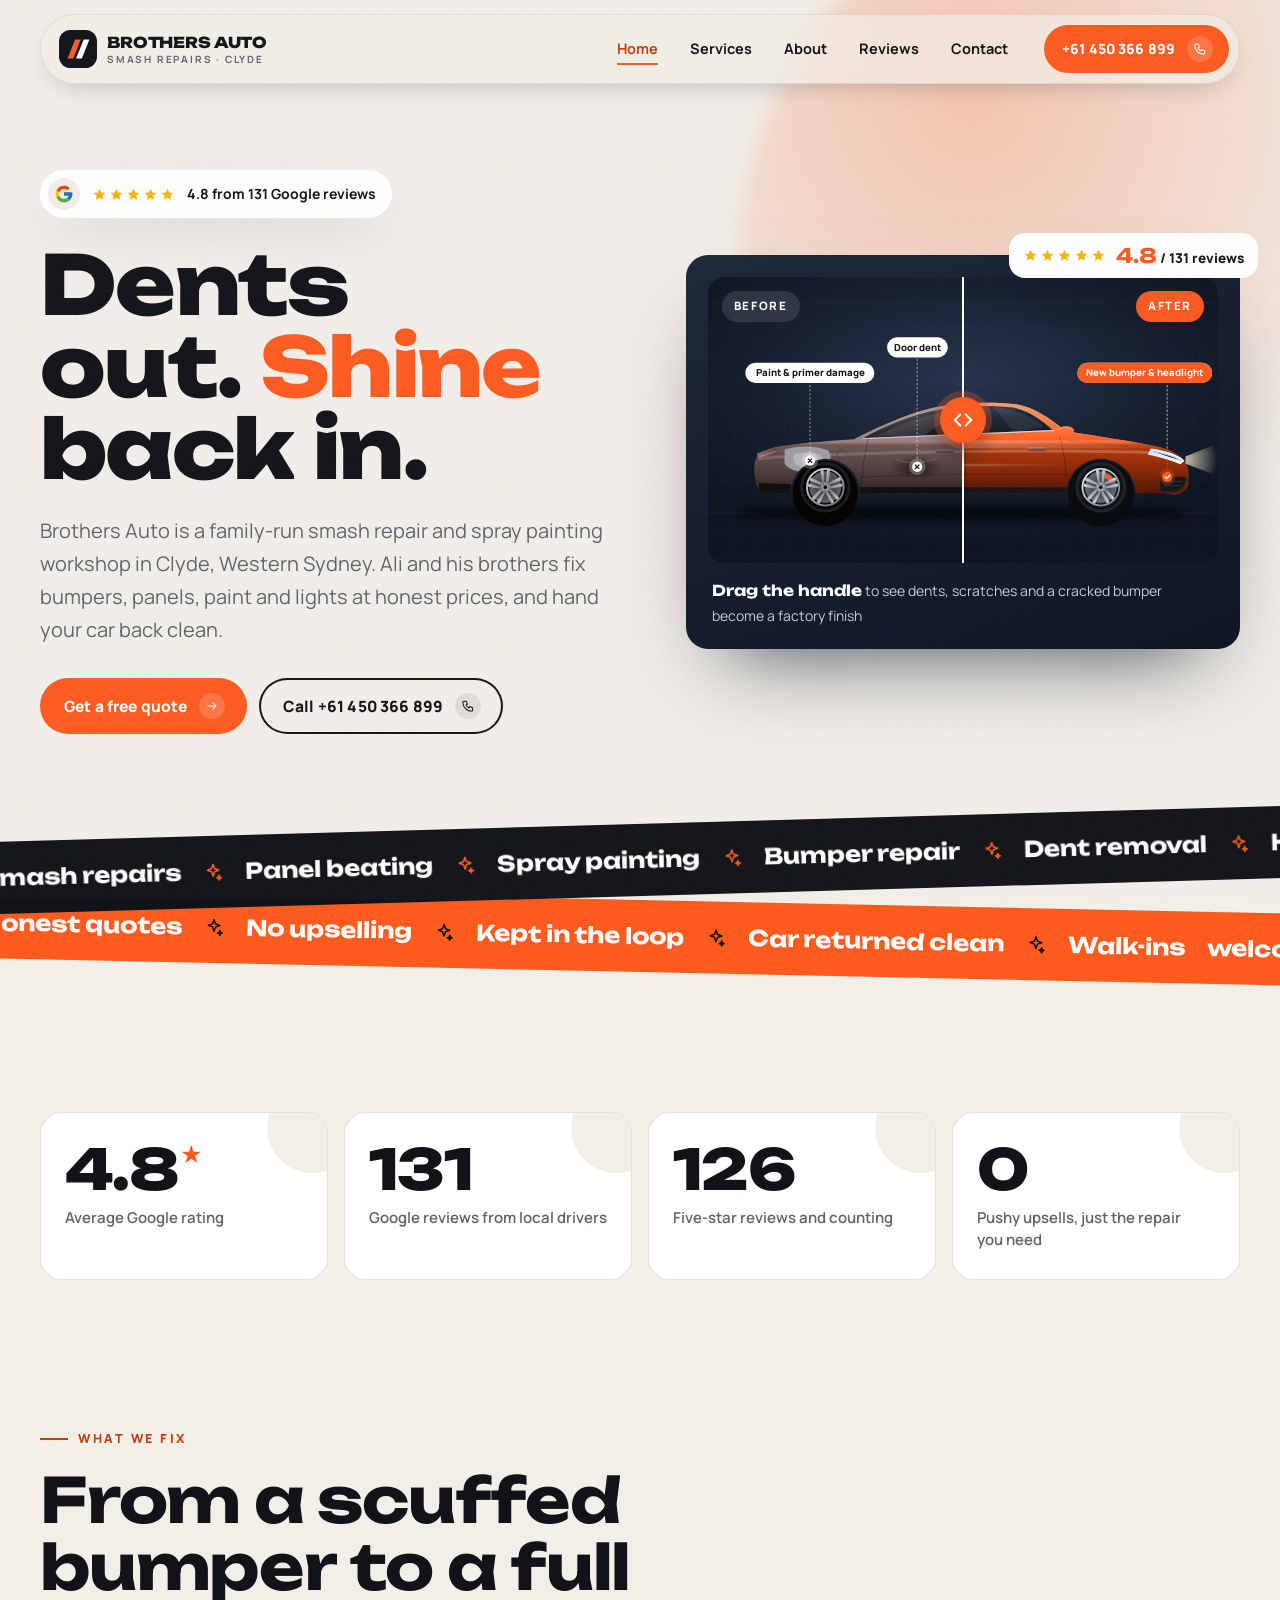
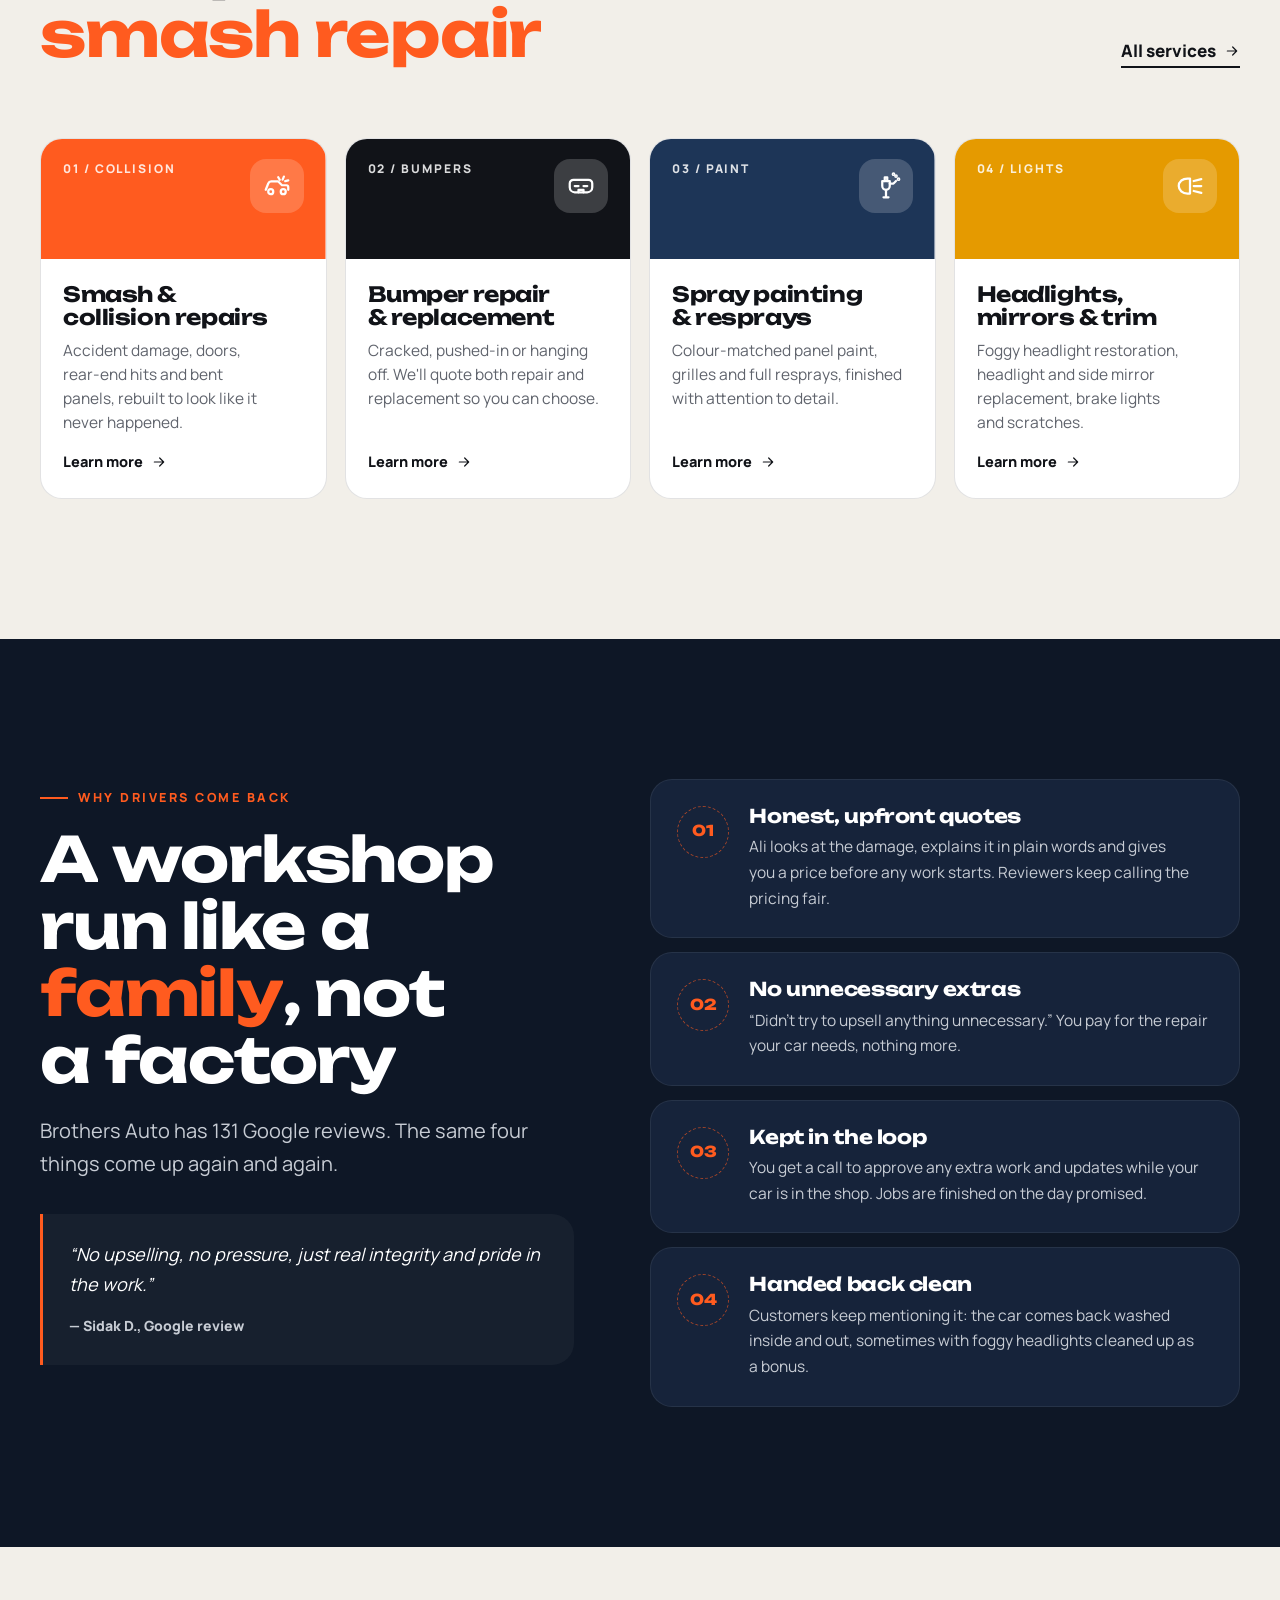
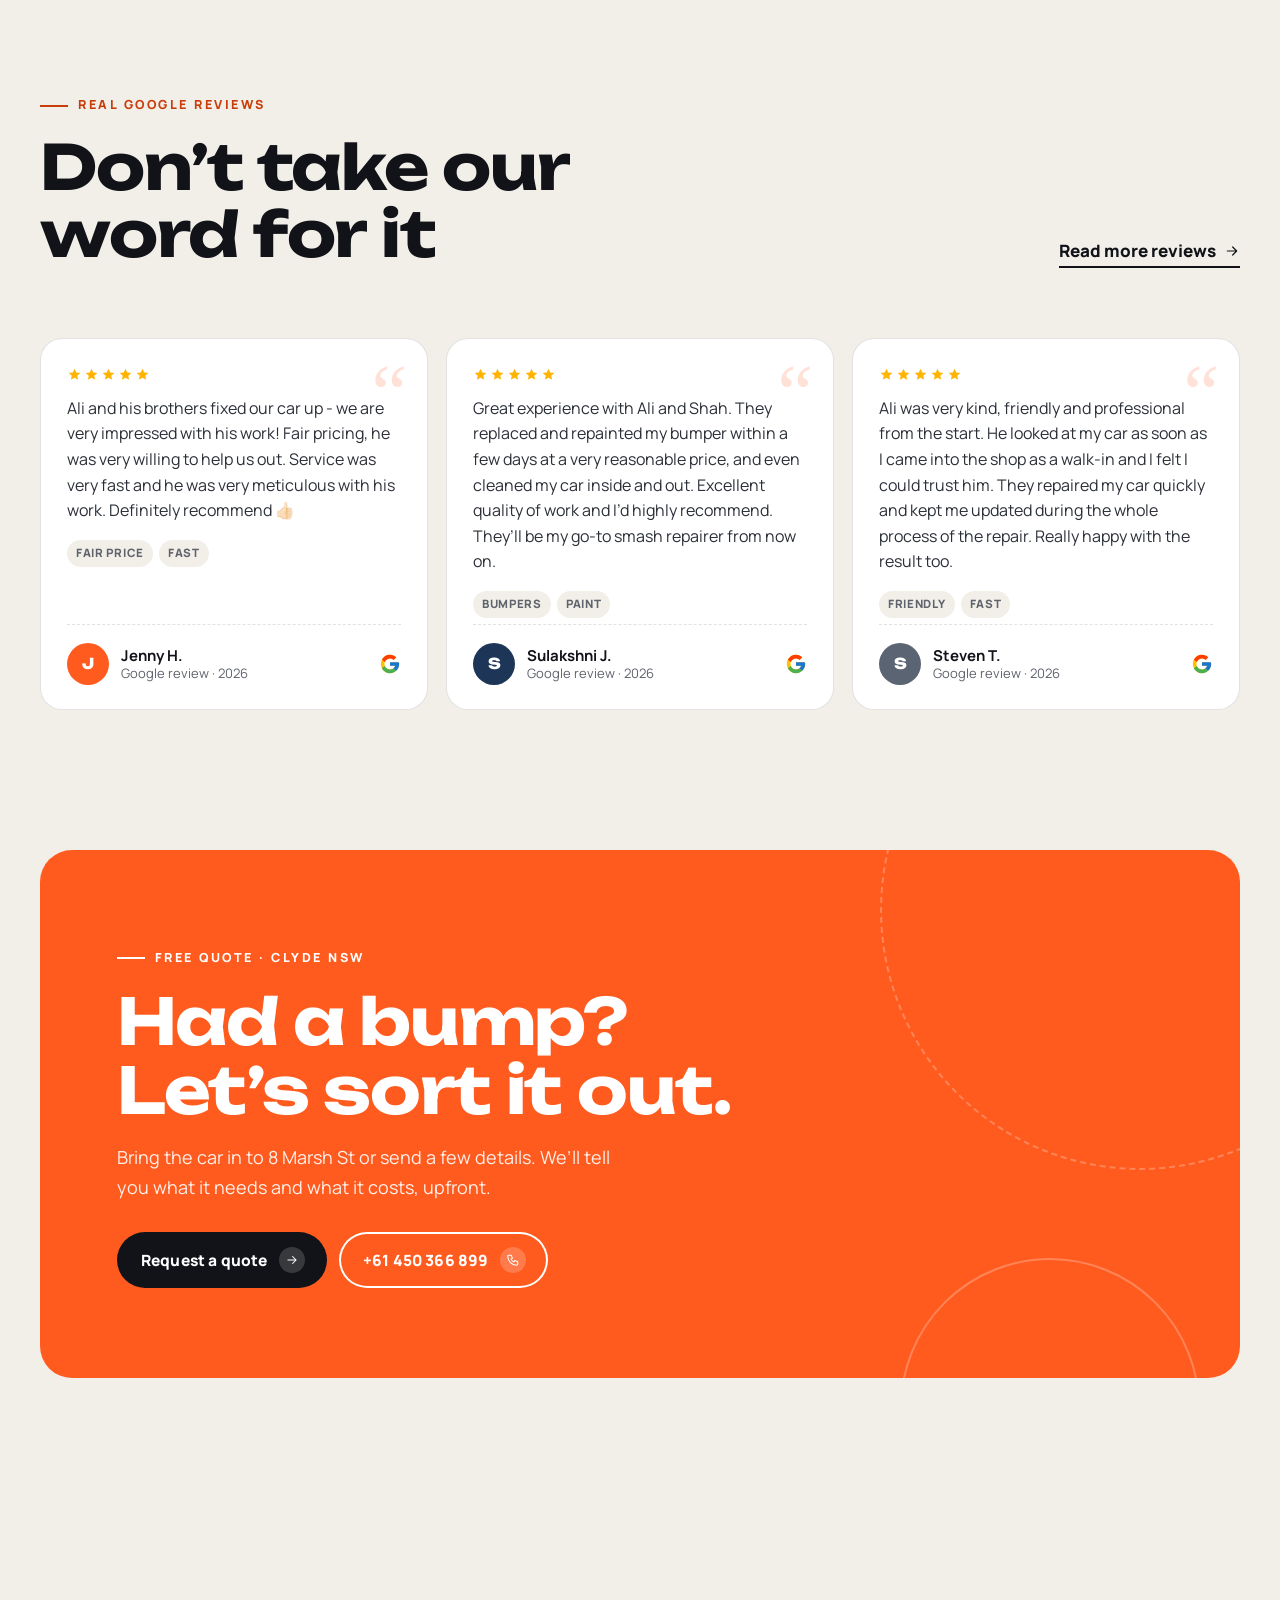
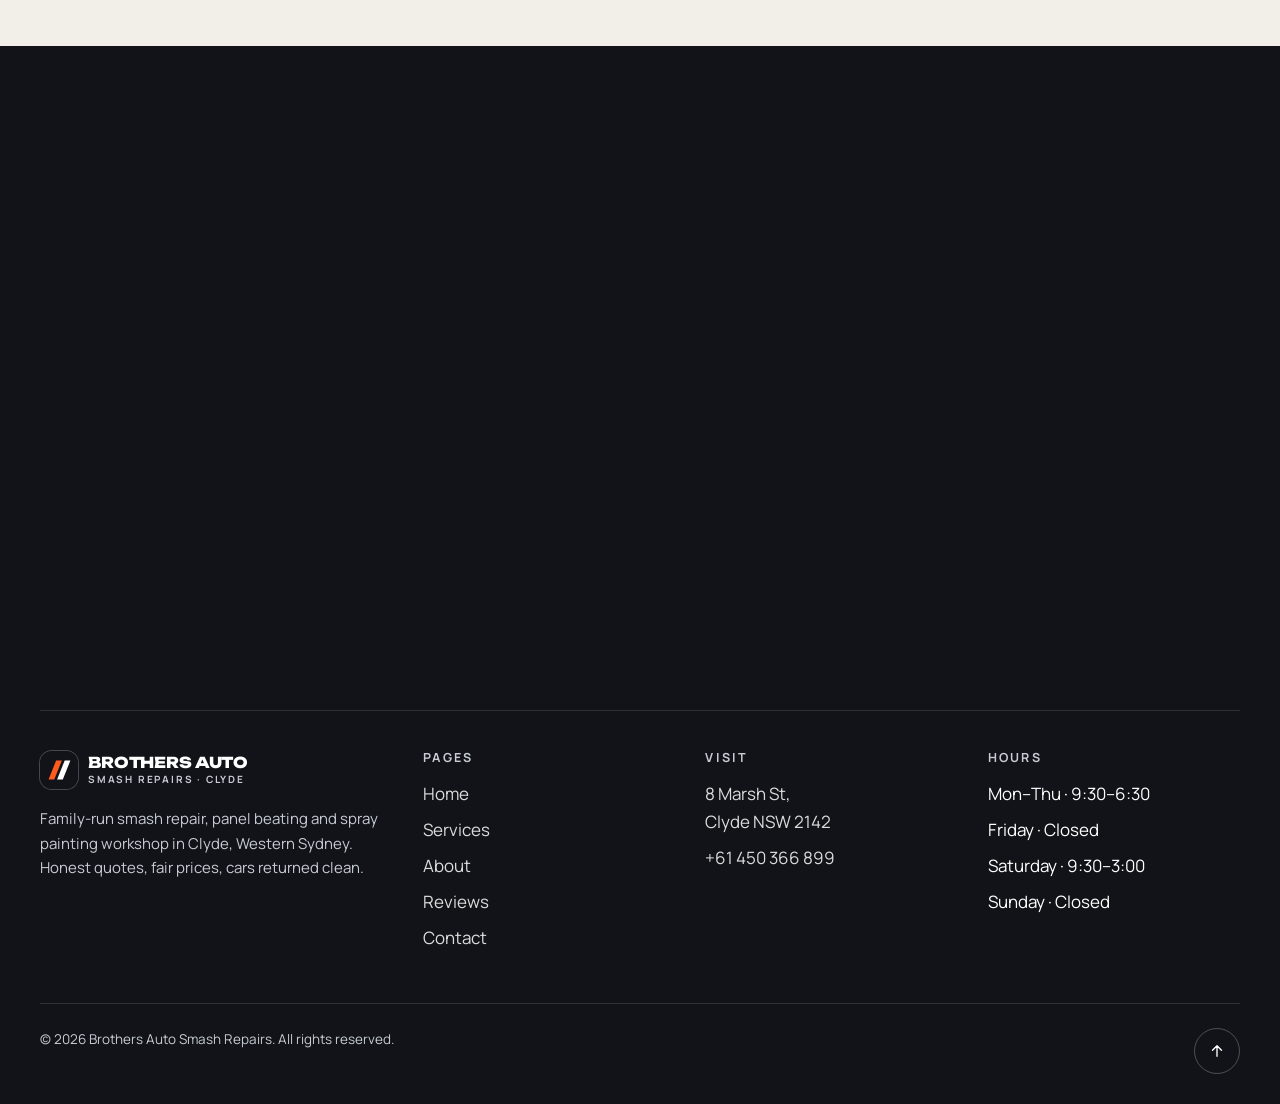
==== commit 82a51ef4: "Add files via upload" ====
--- a/index.html
+++ b/index.html
@@ -7,10 +7,28 @@
 <title>Brothers Auto Smash Repairs | Smash Repairs & Spray Painting in Clyde NSW</title>
 <meta name="description" content="Family-run smash repair, panel beating and spray painting in Clyde, Western Sydney. 4.8★ from 131 Google reviews. Honest quotes, fair prices.">
 <meta name="theme-color" content="#F2EFE9">
-<link rel="icon" href="data:image/svg+xml,%3Csvg xmlns='http://www.w3.org/2000/svg' viewBox='0 0 40 40'%3E%3Crect width='40' height='40' rx='12' fill='%23111318'/%3E%3Cpath d='M9 30L17 10h6l-8 20z' fill='%23FF5B1F'/%3E%3Cpath d='M18 30l8-20h6l-8 20z' fill='%23fff'/%3E%3C/svg%3E">
-<link rel="preconnect" href="https://fonts.googleapis.com">
-<link rel="preconnect" href="https://fonts.gstatic.com" crossorigin>
-<link href="https://fonts.googleapis.com/css2?family=Manrope:wght@400;500;600;700;800&family=Unbounded:wght@600;700;800&display=swap" rel="stylesheet">
+<link rel="icon" type="image/svg+xml" href="img/favicon.svg">
+<link rel="icon" type="image/png" sizes="32x32" href="img/favicon-32.png">
+<link rel="apple-touch-icon" href="img/apple-touch-icon.png">
+<link rel="canonical" href="https://konkos-design.github.io/brothers-auto-smash-repairs/">
+<meta property="og:type" content="website">
+<meta property="og:site_name" content="Brothers Auto Smash Repairs">
+<meta property="og:locale" content="en_AU">
+<meta property="og:title" content="Brothers Auto Smash Repairs | Smash Repairs &amp; Spray Painting in Clyde NSW">
+<meta property="og:description" content="Family-run smash repair, panel beating and spray painting in Clyde, Western Sydney. 4.8★ from 131 Google reviews. Honest quotes, fair prices.">
+<meta property="og:url" content="https://konkos-design.github.io/brothers-auto-smash-repairs/">
+<meta property="og:image" content="https://konkos-design.github.io/brothers-auto-smash-repairs/img/og-image.jpg">
+<meta property="og:image:secure_url" content="https://konkos-design.github.io/brothers-auto-smash-repairs/img/og-image.jpg">
+<meta property="og:image:type" content="image/jpeg">
+<meta property="og:image:width" content="1200">
+<meta property="og:image:height" content="630">
+<meta property="og:image:alt" content="Brothers Auto Smash Repairs — smash repairs and spray painting in Clyde NSW, rated 4.8 stars">
+<meta name="twitter:card" content="summary_large_image">
+<meta name="twitter:title" content="Brothers Auto Smash Repairs | Smash Repairs &amp; Spray Painting in Clyde NSW">
+<meta name="twitter:description" content="Family-run smash repair, panel beating and spray painting in Clyde, Western Sydney. 4.8★ from 131 Google reviews. Honest quotes, fair prices.">
+<meta name="twitter:image" content="https://konkos-design.github.io/brothers-auto-smash-repairs/img/og-image.jpg">
+<link rel="preload" href="fonts/unbounded.woff2" as="font" type="font/woff2" crossorigin>
+<link rel="preload" href="fonts/manrope.woff2" as="font" type="font/woff2" crossorigin>
 <link rel="stylesheet" href="css/style.css">
 </head>
 <body>
@@ -49,118 +67,226 @@
     <div class="ba" data-reveal="right" style="--d:.2s">
   <div class="floating-chip c2"><span class="stars" aria-label="5 out of 5 stars"><svg viewBox="0 0 24 24" fill="currentColor" aria-hidden="true"><path d="M12 2.8l2.8 6 6.5.7-4.9 4.4 1.4 6.4L12 17l-5.8 3.3 1.4-6.4-4.9-4.4 6.5-.7z"/></svg><svg viewBox="0 0 24 24" fill="currentColor" aria-hidden="true"><path d="M12 2.8l2.8 6 6.5.7-4.9 4.4 1.4 6.4L12 17l-5.8 3.3 1.4-6.4-4.9-4.4 6.5-.7z"/></svg><svg viewBox="0 0 24 24" fill="currentColor" aria-hidden="true"><path d="M12 2.8l2.8 6 6.5.7-4.9 4.4 1.4 6.4L12 17l-5.8 3.3 1.4-6.4-4.9-4.4 6.5-.7z"/></svg><svg viewBox="0 0 24 24" fill="currentColor" aria-hidden="true"><path d="M12 2.8l2.8 6 6.5.7-4.9 4.4 1.4 6.4L12 17l-5.8 3.3 1.4-6.4-4.9-4.4 6.5-.7z"/></svg><svg viewBox="0 0 24 24" fill="currentColor" aria-hidden="true"><path d="M12 2.8l2.8 6 6.5.7-4.9 4.4 1.4 6.4L12 17l-5.8 3.3 1.4-6.4-4.9-4.4 6.5-.7z"/></svg></span><span><b>4.8</b> / 131 reviews</span></div>
   <div class="ba-stage" style="--pos:50%">
-    <svg viewBox="0 0 840 470" aria-hidden="true">
-  <defs>
-    <linearGradient id="primer" x1="0" y1="0" x2="0" y2="1"><stop offset="0" stop-color="#8a8f98"/><stop offset="1" stop-color="#5a5f68"/></linearGradient>
-    <linearGradient id="paint" x1="0" y1="0" x2="0" y2="1"><stop offset="0" stop-color="#ff8a4c"/><stop offset=".55" stop-color="#ff5b1f"/><stop offset="1" stop-color="#b8370a"/></linearGradient>
-    <linearGradient id="glass" x1="0" y1="0" x2="1" y2="1"><stop offset="0" stop-color="#9fb4d6"/><stop offset="1" stop-color="#2b3b57"/></linearGradient>
-    <linearGradient id="gloss" x1="0" y1="0" x2="1" y2="0"><stop offset="0" stop-color="#fff" stop-opacity="0"/><stop offset=".5" stop-color="#fff" stop-opacity=".75"/><stop offset="1" stop-color="#fff" stop-opacity="0"/></linearGradient>
-    <radialGradient id="beam" cx="0" cy=".5" r="1"><stop offset="0" stop-color="#fff6c8" stop-opacity=".9"/><stop offset="1" stop-color="#fff6c8" stop-opacity="0"/></radialGradient>
-    <clipPath id="bodyClip"><path d="M70 330 C70 300 92 286 124 281 L226 268 C258 228 300 192 362 182 L522 179 C574 181 614 216 654 262 L724 276 C756 283 772 302 772 328 L772 350 C772 361 764 368 752 368 L702 368 A62 62 0 0 0 578 368 L302 368 A62 62 0 0 0 178 368 L92 368 C80 368 70 360 70 348 Z"/></clipPath>
-  </defs>
-  <ellipse cx="420" cy="424" rx="370" ry="20" fill="#000" opacity=".45"/>
-  <!-- BEFORE: damaged -->
-  <g class="ba-before">
-    <path d="M70 330 C70 300 92 286 124 281 L226 268 C258 228 300 192 362 182 L522 179 C574 181 614 216 654 262 L724 276 C756 283 772 302 772 328 L772 350 C772 361 764 368 752 368 L702 368 A62 62 0 0 0 578 368 L302 368 A62 62 0 0 0 178 368 L92 368 C80 368 70 360 70 348 Z" fill="url(#primer)"/>
-    <path d="M252 268 C283 232 318 207 364 200 L438 198 L438 268 Z" fill="url(#glass)" opacity=".7"/><path d="M454 198 L514 198 C555 201 590 229 620 266 L454 268 Z" fill="url(#glass)" opacity=".7"/>
-    <path d="M300 260 L290 250 M310 236 L322 252 L300 262 L334 270" stroke="#fff" stroke-opacity=".7" stroke-width="1.6" fill="none"/>
-    <g clip-path="url(#bodyClip)">
-      <ellipse cx="520" cy="310" rx="62" ry="26" fill="#3d424a" opacity=".85"/>
-      <ellipse cx="508" cy="302" rx="40" ry="12" fill="#a7adb6" opacity=".55"/>
-      <ellipse cx="200" cy="300" rx="38" ry="16" fill="#3d424a" opacity=".7"/>
-      <path d="M380 296 L470 286 M395 312 L470 300 M372 322 L430 316" stroke="#d6dae0" stroke-width="2.4" stroke-linecap="round"/>
-      <path d="M600 284 L640 330 L612 322 L660 360" stroke="#2a2e35" stroke-width="3" fill="none"/>
-      <rect x="60" y="320" width="760" height="6" fill="#4b5058"/>
-    </g>
-    <path d="M440 200 L440 368" stroke="#3d424a" stroke-width="2"/>
-    <path d="M728 284 L772 300 L768 318 L736 312 Z" fill="#c9b98a"/><path d="M736 292 L760 312 M748 288 L742 312" stroke="#5a5f68" stroke-width="1.6"/>
-    <path d="M700 336 L790 330 L796 352 L712 362 Z" fill="#4b5058" transform="rotate(7 750 346)"/>
-    <path d="M86 300 L112 296 L112 316 L88 318 Z" fill="#7a2a2a"/>
-    <g><circle cx="240" cy="368" r="52" fill="#0a0f18"/><circle cx="240" cy="368" r="34" fill="#2b3446"/><circle cx="240" cy="368" r="30" fill="none" stroke="#5b6679" stroke-width="3"/>
-<g stroke="#8b96a8" stroke-width="5" stroke-linecap="round"><path d="M240 340v56M212 368h56M220 348l40 40M260 348l-40 40"/></g><circle cx="240" cy="368" r="8" fill="#c7ccd4"/></g><g><circle cx="640" cy="368" r="52" fill="#0a0f18"/><circle cx="640" cy="368" r="34" fill="#2b3446"/><circle cx="640" cy="368" r="30" fill="none" stroke="#5b6679" stroke-width="3"/>
-<g stroke="#8b96a8" stroke-width="5" stroke-linecap="round"><path d="M640 340v56M612 368h56M620 348l40 40M660 348l-40 40"/></g><circle cx="640" cy="368" r="8" fill="#c7ccd4"/></g>
+    <svg class="ba-before" viewBox="0 0 1000 560" preserveAspectRatio="xMidYMid meet" aria-hidden="true">
+<defs>
+  <linearGradient id="b-paint" x1="0" y1="0" x2="0" y2="1" gradientUnits="userSpaceOnUse" gradientTransform="translate(0 150) scale(1 190)">
+    <stop offset="0" stop-color="#ffa070"/><stop offset=".44" stop-color="#ff5b1f"/><stop offset=".47" stop-color="#b8380a"/>
+    <stop offset=".72" stop-color="#8a2604"/><stop offset="1" stop-color="#4a1302"/></linearGradient>
+  <linearGradient id="b-glass" x1="0" y1="0" x2="1" y2="1"><stop offset="0" stop-color="#5d7090"/><stop offset=".55" stop-color="#1b2435"/><stop offset="1" stop-color="#0d121c"/></linearGradient>
+  <linearGradient id="b-refl" x1="0" y1="0" x2="1" y2="0"><stop offset="0" stop-color="#fff" stop-opacity="0"/><stop offset=".5" stop-color="#fff" stop-opacity=".55"/><stop offset="1" stop-color="#fff" stop-opacity="0"/></linearGradient>
+  <linearGradient id="b-spoke" x1="0" y1="0" x2="1" y2="1"><stop offset="0" stop-color="#eef0f3"/><stop offset=".5" stop-color="#a9b0ba"/><stop offset="1" stop-color="#6b727d"/></linearGradient>
+  <linearGradient id="b-rim" x1="0" y1="0" x2="1" y2="1"><stop offset="0" stop-color="#f4f6f8"/><stop offset="1" stop-color="#6b727d"/></linearGradient>
+  <radialGradient id="b-hub"><stop offset="0" stop-color="#e3e6ea"/><stop offset="1" stop-color="#7c838e"/></radialGradient>
+  <radialGradient id="b-disc"><stop offset=".3" stop-color="#3b4048"/><stop offset="1" stop-color="#666c75"/></radialGradient>
+  <linearGradient id="b-head" x1="0" y1="0" x2="1" y2="0"><stop offset="0" stop-color="#dfe8f2"/><stop offset="1" stop-color="#ffffff"/></linearGradient>
+  <linearGradient id="b-tail" x1="0" y1="0" x2="1" y2="0"><stop offset="0" stop-color="#ff2b2b"/><stop offset="1" stop-color="#8e0f12"/></linearGradient>
+  <radialGradient id="b-dent" cx=".5" cy=".5" r=".5"><stop offset="0" stop-color="#000" stop-opacity=".55"/><stop offset=".65" stop-color="#000" stop-opacity=".18"/><stop offset="1" stop-color="#000" stop-opacity="0"/></radialGradient>
+  <radialGradient id="b-beam" cx="0" cy=".5" r="1"><stop offset="0" stop-color="#fff7d6" stop-opacity=".75"/><stop offset="1" stop-color="#fff7d6" stop-opacity="0"/></radialGradient>
+  <clipPath id="b-body"><path d="M92 300 C88 282 92 262 104 252 L128 244 C170 236 230 232 286 228 C330 206 392 176 452 164 C500 156 560 154 606 160 C640 166 668 186 702 212 C760 222 832 232 878 242 C906 248 926 258 936 274 C944 288 944 306 938 320 C934 330 926 334 914 334 L838 334 A68 68 0 0 0 702 334 L298 334 A68 68 0 0 0 162 334 L112 334 C100 334 94 322 92 300 Z"/></clipPath>
+  <filter id="b-blur" x="-20%" y="-200%" width="140%" height="500%"><feGaussianBlur stdDeviation="7"/></filter>
+  <filter id="b-dull"><feColorMatrix type="saturate" values=".18"/><feComponentTransfer><feFuncR type="linear" slope=".82"/><feFuncG type="linear" slope=".82"/><feFuncB type="linear" slope=".86"/></feComponentTransfer></filter>
+</defs>
+<g stroke="#ffffff" stroke-opacity=".045" stroke-width="1"><path d="M0 0V560"/><path d="M50 0V560"/><path d="M100 0V560"/><path d="M150 0V560"/><path d="M200 0V560"/><path d="M250 0V560"/><path d="M300 0V560"/><path d="M350 0V560"/><path d="M400 0V560"/><path d="M450 0V560"/><path d="M500 0V560"/><path d="M550 0V560"/><path d="M600 0V560"/><path d="M650 0V560"/><path d="M700 0V560"/><path d="M750 0V560"/><path d="M800 0V560"/><path d="M850 0V560"/><path d="M900 0V560"/><path d="M950 0V560"/><path d="M1000 0V560"/><path d="M0 0H1000"/><path d="M0 50H1000"/><path d="M0 100H1000"/><path d="M0 150H1000"/><path d="M0 200H1000"/><path d="M0 250H1000"/><path d="M0 300H1000"/><path d="M0 350H1000"/><path d="M0 400H1000"/><path d="M0 450H1000"/><path d="M0 500H1000"/><path d="M0 550H1000"/></g>
+<path d="M0 463 H1000" stroke="#ffffff" stroke-opacity=".12"/>
+<ellipse cx="500" cy="462" rx="440" ry="16" fill="#000" opacity=".7" filter="url(#b-blur)"/>
+<g transform="translate(0 90)">
+<g filter="url(#b-dull)">
+
+  <circle cx="230" cy="334" r="64" fill="#06080c"/><circle cx="770" cy="334" r="64" fill="#06080c"/>
+  <path d="M92 300 C88 282 92 262 104 252 L128 244 C170 236 230 232 286 228 C330 206 392 176 452 164 C500 156 560 154 606 160 C640 166 668 186 702 212 C760 222 832 232 878 242 C906 248 926 258 936 274 C944 288 944 306 938 320 C934 330 926 334 914 334 L838 334 A68 68 0 0 0 702 334 L298 334 A68 68 0 0 0 162 334 L112 334 C100 334 94 322 92 300 Z" fill="url(#b-paint)"/>
+  <g clip-path="url(#b-body)">
+    <path d="M100 262 C300 251 600 243 905 252 L905 258 C600 249 300 257 100 268 Z" fill="#fff" opacity=".22"/>
+    <path d="M300 302 C450 297 600 295 704 297" stroke="#000" stroke-opacity=".22" stroke-width="2" fill="none"/>
+    <path d="M298 322 L702 322 L702 336 L298 336 Z" fill="#0f1216" opacity=".9"/>
+    <path d="M100 314 L162 316 L162 336 L100 336 Z" fill="#0f1216" opacity=".85"/>
   </g>
-  <!-- AFTER: repaired -->
-  <g class="ba-after" style="display:none">
-    <path d="M70 330 C70 300 92 286 124 281 L226 268 C258 228 300 192 362 182 L522 179 C574 181 614 216 654 262 L724 276 C756 283 772 302 772 328 L772 350 C772 361 764 368 752 368 L702 368 A62 62 0 0 0 578 368 L302 368 A62 62 0 0 0 178 368 L92 368 C80 368 70 360 70 348 Z" fill="url(#paint)"/>
-    <path d="M252 268 C283 232 318 207 364 200 L438 198 L438 268 Z" fill="url(#glass)"/><path d="M454 198 L514 198 C555 201 590 229 620 266 L454 268 Z" fill="url(#glass)"/>
-    <path d="M262 262 C292 230 322 210 362 204" stroke="#fff" stroke-opacity=".5" stroke-width="3" fill="none"/>
-    <g clip-path="url(#bodyClip)">
-      <rect x="40" y="276" width="780" height="22" fill="url(#gloss)" opacity=".55"/>
-      <path d="M90 318 C300 308 560 306 770 316" stroke="#fff" stroke-opacity=".35" stroke-width="2" fill="none"/>
-      <rect x="60" y="322" width="760" height="5" fill="#8f2a05" opacity=".6"/>
-    </g>
-    <path d="M440 200 L440 368" stroke="#b8370a" stroke-width="2"/>
-    <path d="M488 300h26" stroke="#7a2405" stroke-width="5" stroke-linecap="round"/><path d="M300 300h26" stroke="#7a2405" stroke-width="5" stroke-linecap="round"/>
-    <path d="M728 284 L772 300 L768 318 L736 312 Z" fill="#fffbe6"/>
-    <path d="M770 290 L840 250 L840 360 L770 318 Z" fill="url(#beam)" opacity=".7"/>
-    <path d="M86 300 L112 296 L112 316 L88 318 Z" fill="#ff2d2d"/>
-    <path d="M708 344 C740 342 766 340 784 336" stroke="#2a2e35" stroke-width="10" stroke-linecap="round"/>
-    <g><circle cx="240" cy="368" r="52" fill="#0a0f18"/><circle cx="240" cy="368" r="34" fill="#2b3446"/><circle cx="240" cy="368" r="30" fill="none" stroke="#5b6679" stroke-width="3"/>
-<g stroke="#8b96a8" stroke-width="5" stroke-linecap="round"><path d="M240 340v56M212 368h56M220 348l40 40M260 348l-40 40"/></g><circle cx="240" cy="368" r="8" fill="#c7ccd4"/></g><g><circle cx="640" cy="368" r="52" fill="#0a0f18"/><circle cx="640" cy="368" r="34" fill="#2b3446"/><circle cx="640" cy="368" r="30" fill="none" stroke="#5b6679" stroke-width="3"/>
-<g stroke="#8b96a8" stroke-width="5" stroke-linecap="round"><path d="M640 340v56M612 368h56M620 348l40 40M660 348l-40 40"/></g><circle cx="640" cy="368" r="8" fill="#c7ccd4"/></g>
-    <g fill="#fff"><path d="M560 230l4 10 10 4-10 4-4 10-4-10-10-4 10-4z"/><path d="M180 262l3 7 7 3-7 3-3 7-3-7-7-3 7-3z" opacity=".8"/><path d="M700 252l2.4 6 6 2.4-6 2.4-2.4 6-2.4-6-6-2.4 6-2.4z" opacity=".9"/></g>
+  <path d="M304 226 C342 204 398 180 452 170 C500 162 556 161 600 166 C628 172 652 188 676 210 L304 226 Z" fill="url(#b-glass)"/>
+  <path d="M330 222 C370 200 420 182 470 174 L500 172 L420 222 Z" fill="#fff" opacity=".10"/>
+  <path d="M560 166 C600 168 630 180 660 204 L600 214 Z" fill="#fff" opacity=".08"/>
+  <path d="M498 163 L509 162 L508 220 L497 221 Z" fill="#0f1216"/>
+  <path d="M304 227 L678 211" stroke="#cfd5dc" stroke-width="2.4" stroke-linecap="round"/>
+  <path d="M688 214 C694 240 700 270 703 300" stroke="#000" stroke-opacity=".35" stroke-width="1.6" fill="none"/>
+  <path d="M505 221 L506 322" stroke="#000" stroke-opacity=".35" stroke-width="1.6"/>
+  <path d="M314 227 C307 256 302 290 300 322" stroke="#000" stroke-opacity=".35" stroke-width="1.6" fill="none"/>
+  <path d="M704 230 C790 238 850 246 872 252" stroke="#000" stroke-opacity=".2" stroke-width="1.4" fill="none"/>
+  <rect x="446" y="248" width="36" height="7" rx="3.5" fill="#000" opacity=".35"/><rect x="446" y="247" width="36" height="5" rx="2.5" fill="#fff" opacity=".22"/>
+  <rect x="626" y="244" width="36" height="7" rx="3.5" fill="#000" opacity=".35"/><rect x="626" y="243" width="36" height="5" rx="2.5" fill="#fff" opacity=".22"/>
+  <circle cx="262" cy="258" r="9" fill="none" stroke="#000" stroke-opacity=".3" stroke-width="1.4"/>
+  <path d="M96 256 L134 245 L140 255 L100 270 Z" fill="url(#b-tail)"/><path d="M102 262 L136 251" stroke="#ffb3b3" stroke-width="1.6" opacity=".8"/>
+  <path d="M884 300 L938 302 C936 316 930 326 916 330 L888 330 Z" fill="#111418"/>
+  <path d="M892 310 L930 311 M892 318 L928 319" stroke="#2a2f37" stroke-width="2"/>
+
+  <g clip-path="url(#b-body)">
+    <ellipse cx="408" cy="282" rx="52" ry="24" fill="url(#b-dent)"/>
+    <path d="M370 268 C392 276 420 276 446 266" stroke="#fff" stroke-opacity=".35" stroke-width="1.4" fill="none"/>
+    <path d="M378 298 C398 290 424 290 442 298" stroke="#000" stroke-opacity=".35" stroke-width="1.4" fill="none"/>
+    <path d="M520 276 C590 270 640 266 690 262 M528 284 C580 280 620 278 664 274" stroke="#fff" stroke-opacity=".75" stroke-width="1.3" fill="none"/>
+    <path d="M150 248 C176 240 214 240 236 250 C246 266 238 286 214 292 C186 296 160 290 150 276 Z" fill="#a9adb3"/>
+    <path d="M168 258 C186 252 208 252 222 260 C226 272 218 282 202 284 C186 286 172 280 168 270 Z" fill="#c4c7cc"/>
+    <path d="M786 234 L834 242 L850 262 L824 292 L796 270 Z" fill="#000" opacity=".38"/>
+    <path d="M790 238 L824 270 M806 240 L842 258 M800 262 L822 290" stroke="#fff" stroke-opacity=".45" stroke-width="1.3"/>
   </g>
-</svg>
-    <svg class="ba-after" viewBox="0 0 840 470" aria-hidden="true">
-  <defs>
-    <linearGradient id="a-primer" x1="0" y1="0" x2="0" y2="1"><stop offset="0" stop-color="#8a8f98"/><stop offset="1" stop-color="#5a5f68"/></linearGradient>
-    <linearGradient id="a-paint" x1="0" y1="0" x2="0" y2="1"><stop offset="0" stop-color="#ff8a4c"/><stop offset=".55" stop-color="#ff5b1f"/><stop offset="1" stop-color="#b8370a"/></linearGradient>
-    <linearGradient id="a-glass" x1="0" y1="0" x2="1" y2="1"><stop offset="0" stop-color="#9fb4d6"/><stop offset="1" stop-color="#2b3b57"/></linearGradient>
-    <linearGradient id="a-gloss" x1="0" y1="0" x2="1" y2="0"><stop offset="0" stop-color="#fff" stop-opacity="0"/><stop offset=".5" stop-color="#fff" stop-opacity=".75"/><stop offset="1" stop-color="#fff" stop-opacity="0"/></linearGradient>
-    <radialGradient id="a-beam" cx="0" cy=".5" r="1"><stop offset="0" stop-color="#fff6c8" stop-opacity=".9"/><stop offset="1" stop-color="#fff6c8" stop-opacity="0"/></radialGradient>
-    <clipPath id="a-bodyClip"><path d="M70 330 C70 300 92 286 124 281 L226 268 C258 228 300 192 362 182 L522 179 C574 181 614 216 654 262 L724 276 C756 283 772 302 772 328 L772 350 C772 361 764 368 752 368 L702 368 A62 62 0 0 0 578 368 L302 368 A62 62 0 0 0 178 368 L92 368 C80 368 70 360 70 348 Z"/></clipPath>
-  </defs>
-  
-  <!-- BEFORE: damaged -->
-  <g class="ba-before" style="display:none">
-    <path d="M70 330 C70 300 92 286 124 281 L226 268 C258 228 300 192 362 182 L522 179 C574 181 614 216 654 262 L724 276 C756 283 772 302 772 328 L772 350 C772 361 764 368 752 368 L702 368 A62 62 0 0 0 578 368 L302 368 A62 62 0 0 0 178 368 L92 368 C80 368 70 360 70 348 Z" fill="url(#a-primer)"/>
-    <path d="M252 268 C283 232 318 207 364 200 L438 198 L438 268 Z" fill="url(#a-glass)" opacity=".7"/><path d="M454 198 L514 198 C555 201 590 229 620 266 L454 268 Z" fill="url(#a-glass)" opacity=".7"/>
-    <path d="M300 260 L290 250 M310 236 L322 252 L300 262 L334 270" stroke="#fff" stroke-opacity=".7" stroke-width="1.6" fill="none"/>
-    <g clip-path="url(#a-bodyClip)">
-      <ellipse cx="520" cy="310" rx="62" ry="26" fill="#3d424a" opacity=".85"/>
-      <ellipse cx="508" cy="302" rx="40" ry="12" fill="#a7adb6" opacity=".55"/>
-      <ellipse cx="200" cy="300" rx="38" ry="16" fill="#3d424a" opacity=".7"/>
-      <path d="M380 296 L470 286 M395 312 L470 300 M372 322 L430 316" stroke="#d6dae0" stroke-width="2.4" stroke-linecap="round"/>
-      <path d="M600 284 L640 330 L612 322 L660 360" stroke="#2a2e35" stroke-width="3" fill="none"/>
-      <rect x="60" y="320" width="760" height="6" fill="#4b5058"/>
-    </g>
-    <path d="M440 200 L440 368" stroke="#3d424a" stroke-width="2"/>
-    <path d="M728 284 L772 300 L768 318 L736 312 Z" fill="#c9b98a"/><path d="M736 292 L760 312 M748 288 L742 312" stroke="#5a5f68" stroke-width="1.6"/>
-    <path d="M700 336 L790 330 L796 352 L712 362 Z" fill="#4b5058" transform="rotate(7 750 346)"/>
-    <path d="M86 300 L112 296 L112 316 L88 318 Z" fill="#7a2a2a"/>
-    <g><circle cx="240" cy="368" r="52" fill="#0a0f18"/><circle cx="240" cy="368" r="34" fill="#2b3446"/><circle cx="240" cy="368" r="30" fill="none" stroke="#5b6679" stroke-width="3"/>
-<g stroke="#8b96a8" stroke-width="5" stroke-linecap="round"><path d="M240 340v56M212 368h56M220 348l40 40M260 348l-40 40"/></g><circle cx="240" cy="368" r="8" fill="#c7ccd4"/></g><g><circle cx="640" cy="368" r="52" fill="#0a0f18"/><circle cx="640" cy="368" r="34" fill="#2b3446"/><circle cx="640" cy="368" r="30" fill="none" stroke="#5b6679" stroke-width="3"/>
-<g stroke="#8b96a8" stroke-width="5" stroke-linecap="round"><path d="M640 340v56M612 368h56M620 348l40 40M660 348l-40 40"/></g><circle cx="640" cy="368" r="8" fill="#c7ccd4"/></g>
+  <path d="M676 214 C690 200 712 199 717 209 C720 218 707 223 690 222 Z" fill="url(#b-paint)"/>
+  <path d="M868 246 C898 250 922 258 934 270 L926 277 C906 269 884 263 862 258 Z" fill="#6e737b"/>
+  <path d="M880 250 L892 264 L902 256 L914 270 M896 252 L906 262" stroke="#1d2026" stroke-width="1.4" fill="none"/>
+  <g transform="rotate(9 884 300)"><path d="M884 300 L944 304 C942 318 934 328 918 332 L884 330 Z" fill="#7a3a22"/><path d="M892 306 L906 318 L898 324 L914 330" stroke="#1a1d22" stroke-width="1.6" fill="none"/></g>
+<g transform="translate(230 322)">
+  <circle r="50" fill="#0b0d11"/>
+  <circle r="46" fill="none" stroke="#1c2027" stroke-width="5"/>
+  <circle r="49" fill="none" stroke="#2a2f38" stroke-width="1"/>
+  <circle r="37" fill="#14171c"/>
+  <circle r="31" fill="url(#b-disc)"/>
+  <circle r="31" fill="none" stroke="#2c3038" stroke-width="1" stroke-dasharray="2 4"/>
+  <path d="M10 -27 A29 29 0 0 1 27 -10 L19 -7 A20 20 0 0 0 7 -19 Z" fill="#555b64"/>
+  <g transform="rotate(0)"><path d="M-6 -9 L-9.5 -33 L-3.5 -34 L-1.5 -9 Z" fill="url(#b-spoke)"/><path d="M6 -9 L9.5 -33 L3.5 -34 L1.5 -9 Z" fill="url(#b-spoke)"/></g><g transform="rotate(72)"><path d="M-6 -9 L-9.5 -33 L-3.5 -34 L-1.5 -9 Z" fill="url(#b-spoke)"/><path d="M6 -9 L9.5 -33 L3.5 -34 L1.5 -9 Z" fill="url(#b-spoke)"/></g><g transform="rotate(144)"><path d="M-6 -9 L-9.5 -33 L-3.5 -34 L-1.5 -9 Z" fill="url(#b-spoke)"/><path d="M6 -9 L9.5 -33 L3.5 -34 L1.5 -9 Z" fill="url(#b-spoke)"/></g><g transform="rotate(216)"><path d="M-6 -9 L-9.5 -33 L-3.5 -34 L-1.5 -9 Z" fill="url(#b-spoke)"/><path d="M6 -9 L9.5 -33 L3.5 -34 L1.5 -9 Z" fill="url(#b-spoke)"/></g><g transform="rotate(288)"><path d="M-6 -9 L-9.5 -33 L-3.5 -34 L-1.5 -9 Z" fill="url(#b-spoke)"/><path d="M6 -9 L9.5 -33 L3.5 -34 L1.5 -9 Z" fill="url(#b-spoke)"/></g>
+  <circle r="36" fill="none" stroke="url(#b-rim)" stroke-width="3.5"/>
+  <circle r="10" fill="url(#b-hub)"/><circle cx="0" cy="-6" r="1.4" fill="#5d636d" transform="rotate(36)"/><circle cx="0" cy="-6" r="1.4" fill="#5d636d" transform="rotate(108)"/><circle cx="0" cy="-6" r="1.4" fill="#5d636d" transform="rotate(180)"/><circle cx="0" cy="-6" r="1.4" fill="#5d636d" transform="rotate(252)"/><circle cx="0" cy="-6" r="1.4" fill="#5d636d" transform="rotate(324)"/>
+  <circle r="3.6" fill="#0f1115"/>
+</g><g transform="translate(770 322)">
+  <circle r="50" fill="#0b0d11"/>
+  <circle r="46" fill="none" stroke="#1c2027" stroke-width="5"/>
+  <circle r="49" fill="none" stroke="#2a2f38" stroke-width="1"/>
+  <circle r="37" fill="#14171c"/>
+  <circle r="31" fill="url(#b-disc)"/>
+  <circle r="31" fill="none" stroke="#2c3038" stroke-width="1" stroke-dasharray="2 4"/>
+  <path d="M10 -27 A29 29 0 0 1 27 -10 L19 -7 A20 20 0 0 0 7 -19 Z" fill="#555b64"/>
+  <g transform="rotate(0)"><path d="M-6 -9 L-9.5 -33 L-3.5 -34 L-1.5 -9 Z" fill="url(#b-spoke)"/><path d="M6 -9 L9.5 -33 L3.5 -34 L1.5 -9 Z" fill="url(#b-spoke)"/></g><g transform="rotate(72)"><path d="M-6 -9 L-9.5 -33 L-3.5 -34 L-1.5 -9 Z" fill="url(#b-spoke)"/><path d="M6 -9 L9.5 -33 L3.5 -34 L1.5 -9 Z" fill="url(#b-spoke)"/></g><g transform="rotate(144)"><path d="M-6 -9 L-9.5 -33 L-3.5 -34 L-1.5 -9 Z" fill="url(#b-spoke)"/><path d="M6 -9 L9.5 -33 L3.5 -34 L1.5 -9 Z" fill="url(#b-spoke)"/></g><g transform="rotate(216)"><path d="M-6 -9 L-9.5 -33 L-3.5 -34 L-1.5 -9 Z" fill="url(#b-spoke)"/><path d="M6 -9 L9.5 -33 L3.5 -34 L1.5 -9 Z" fill="url(#b-spoke)"/></g><g transform="rotate(288)"><path d="M-6 -9 L-9.5 -33 L-3.5 -34 L-1.5 -9 Z" fill="url(#b-spoke)"/><path d="M6 -9 L9.5 -33 L3.5 -34 L1.5 -9 Z" fill="url(#b-spoke)"/></g>
+  <circle r="36" fill="none" stroke="url(#b-rim)" stroke-width="3.5"/>
+  <circle r="10" fill="url(#b-hub)"/><circle cx="0" cy="-6" r="1.4" fill="#5d636d" transform="rotate(36)"/><circle cx="0" cy="-6" r="1.4" fill="#5d636d" transform="rotate(108)"/><circle cx="0" cy="-6" r="1.4" fill="#5d636d" transform="rotate(180)"/><circle cx="0" cy="-6" r="1.4" fill="#5d636d" transform="rotate(252)"/><circle cx="0" cy="-6" r="1.4" fill="#5d636d" transform="rotate(324)"/>
+  <circle r="3.6" fill="#0f1115"/>
+</g>
+</g>
+<g class="ba-callout">
+  <path d="M200 270 L200 118 " stroke="#ffffff" stroke-opacity=".7" stroke-width="1.6" stroke-dasharray="4 4"/>
+  <circle cx="200" cy="270" r="16" fill="#ffffff" opacity=".25" class="ba-pulse"/>
+  <g transform="translate(200 270)"><circle r="10" fill="#ffffff"/><path d="M-3.5 -3.5l7 7M3.5 -3.5l-7 7" stroke="#111318" stroke-width="2.4" stroke-linecap="round"/></g>
+  <g class="ba-lbl" transform="translate(73 78)"><rect width="253" height="40" rx="20" fill="#ffffff"/>
+  <text x="127" y="26.5" text-anchor="middle" font-family="Manrope, sans-serif" font-weight="800" font-size="19" fill="#111318">Paint &amp; primer damage</text></g>
+</g>
+<g class="ba-callout">
+  <path d="M410 282 L410 68 " stroke="#ffffff" stroke-opacity=".7" stroke-width="1.6" stroke-dasharray="4 4"/>
+  <circle cx="410" cy="282" r="16" fill="#ffffff" opacity=".25" class="ba-pulse"/>
+  <g transform="translate(410 282)"><circle r="10" fill="#ffffff"/><path d="M-3.5 -3.5l7 7M3.5 -3.5l-7 7" stroke="#111318" stroke-width="2.4" stroke-linecap="round"/></g>
+  <g class="ba-lbl" transform="translate(351 28)"><rect width="119" height="40" rx="20" fill="#ffffff"/>
+  <text x="59" y="26.5" text-anchor="middle" font-family="Manrope, sans-serif" font-weight="800" font-size="19" fill="#111318">Door dent</text></g>
+</g>
+<g class="ba-callout">
+  <path d="M900 302 L900 118 " stroke="#ffffff" stroke-opacity=".7" stroke-width="1.6" stroke-dasharray="4 4"/>
+  <circle cx="900" cy="302" r="16" fill="#ffffff" opacity=".25" class="ba-pulse"/>
+  <g transform="translate(900 302)"><circle r="10" fill="#ffffff"/><path d="M-3.5 -3.5l7 7M3.5 -3.5l-7 7" stroke="#111318" stroke-width="2.4" stroke-linecap="round"/></g>
+  <g class="ba-lbl" transform="translate(724 78)"><rect width="264" height="40" rx="20" fill="#ffffff"/>
+  <text x="132" y="26.5" text-anchor="middle" font-family="Manrope, sans-serif" font-weight="800" font-size="19" fill="#111318">Cracked bumper &amp; light</text></g>
+</g>
+</g></svg>
+    <svg class="ba-after" viewBox="0 0 1000 560" preserveAspectRatio="xMidYMid meet" aria-hidden="true">
+<defs>
+  <linearGradient id="a-paint" x1="0" y1="0" x2="0" y2="1" gradientUnits="userSpaceOnUse" gradientTransform="translate(0 150) scale(1 190)">
+    <stop offset="0" stop-color="#ffa070"/><stop offset=".44" stop-color="#ff5b1f"/><stop offset=".47" stop-color="#b8380a"/>
+    <stop offset=".72" stop-color="#8a2604"/><stop offset="1" stop-color="#4a1302"/></linearGradient>
+  <linearGradient id="a-glass" x1="0" y1="0" x2="1" y2="1"><stop offset="0" stop-color="#5d7090"/><stop offset=".55" stop-color="#1b2435"/><stop offset="1" stop-color="#0d121c"/></linearGradient>
+  <linearGradient id="a-refl" x1="0" y1="0" x2="1" y2="0"><stop offset="0" stop-color="#fff" stop-opacity="0"/><stop offset=".5" stop-color="#fff" stop-opacity=".55"/><stop offset="1" stop-color="#fff" stop-opacity="0"/></linearGradient>
+  <linearGradient id="a-spoke" x1="0" y1="0" x2="1" y2="1"><stop offset="0" stop-color="#eef0f3"/><stop offset=".5" stop-color="#a9b0ba"/><stop offset="1" stop-color="#6b727d"/></linearGradient>
+  <linearGradient id="a-rim" x1="0" y1="0" x2="1" y2="1"><stop offset="0" stop-color="#f4f6f8"/><stop offset="1" stop-color="#6b727d"/></linearGradient>
+  <radialGradient id="a-hub"><stop offset="0" stop-color="#e3e6ea"/><stop offset="1" stop-color="#7c838e"/></radialGradient>
+  <radialGradient id="a-disc"><stop offset=".3" stop-color="#3b4048"/><stop offset="1" stop-color="#666c75"/></radialGradient>
+  <linearGradient id="a-head" x1="0" y1="0" x2="1" y2="0"><stop offset="0" stop-color="#dfe8f2"/><stop offset="1" stop-color="#ffffff"/></linearGradient>
+  <linearGradient id="a-tail" x1="0" y1="0" x2="1" y2="0"><stop offset="0" stop-color="#ff2b2b"/><stop offset="1" stop-color="#8e0f12"/></linearGradient>
+  <radialGradient id="a-dent" cx=".5" cy=".5" r=".5"><stop offset="0" stop-color="#000" stop-opacity=".55"/><stop offset=".65" stop-color="#000" stop-opacity=".18"/><stop offset="1" stop-color="#000" stop-opacity="0"/></radialGradient>
+  <radialGradient id="a-beam" cx="0" cy=".5" r="1"><stop offset="0" stop-color="#fff7d6" stop-opacity=".75"/><stop offset="1" stop-color="#fff7d6" stop-opacity="0"/></radialGradient>
+  <clipPath id="a-body"><path d="M92 300 C88 282 92 262 104 252 L128 244 C170 236 230 232 286 228 C330 206 392 176 452 164 C500 156 560 154 606 160 C640 166 668 186 702 212 C760 222 832 232 878 242 C906 248 926 258 936 274 C944 288 944 306 938 320 C934 330 926 334 914 334 L838 334 A68 68 0 0 0 702 334 L298 334 A68 68 0 0 0 162 334 L112 334 C100 334 94 322 92 300 Z"/></clipPath>
+  <filter id="a-blur" x="-20%" y="-200%" width="140%" height="500%"><feGaussianBlur stdDeviation="7"/></filter>
+  <filter id="a-dull"><feColorMatrix type="saturate" values=".18"/><feComponentTransfer><feFuncR type="linear" slope=".82"/><feFuncG type="linear" slope=".82"/><feFuncB type="linear" slope=".86"/></feComponentTransfer></filter>
+</defs>
+<g transform="translate(0 90)">
+<g>
+
+  <circle cx="230" cy="334" r="64" fill="#06080c"/><circle cx="770" cy="334" r="64" fill="#06080c"/>
+  <path d="M92 300 C88 282 92 262 104 252 L128 244 C170 236 230 232 286 228 C330 206 392 176 452 164 C500 156 560 154 606 160 C640 166 668 186 702 212 C760 222 832 232 878 242 C906 248 926 258 936 274 C944 288 944 306 938 320 C934 330 926 334 914 334 L838 334 A68 68 0 0 0 702 334 L298 334 A68 68 0 0 0 162 334 L112 334 C100 334 94 322 92 300 Z" fill="url(#a-paint)"/>
+  <g clip-path="url(#a-body)">
+    <path d="M100 262 C300 251 600 243 905 252 L905 258 C600 249 300 257 100 268 Z" fill="#fff" opacity=".22"/>
+    <path d="M300 302 C450 297 600 295 704 297" stroke="#000" stroke-opacity=".22" stroke-width="2" fill="none"/>
+    <path d="M298 322 L702 322 L702 336 L298 336 Z" fill="#0f1216" opacity=".9"/>
+    <path d="M100 314 L162 316 L162 336 L100 336 Z" fill="#0f1216" opacity=".85"/>
   </g>
-  <!-- AFTER: repaired -->
-  <g class="ba-after">
-    <path d="M70 330 C70 300 92 286 124 281 L226 268 C258 228 300 192 362 182 L522 179 C574 181 614 216 654 262 L724 276 C756 283 772 302 772 328 L772 350 C772 361 764 368 752 368 L702 368 A62 62 0 0 0 578 368 L302 368 A62 62 0 0 0 178 368 L92 368 C80 368 70 360 70 348 Z" fill="url(#a-paint)"/>
-    <path d="M252 268 C283 232 318 207 364 200 L438 198 L438 268 Z" fill="url(#a-glass)"/><path d="M454 198 L514 198 C555 201 590 229 620 266 L454 268 Z" fill="url(#a-glass)"/>
-    <path d="M262 262 C292 230 322 210 362 204" stroke="#fff" stroke-opacity=".5" stroke-width="3" fill="none"/>
-    <g clip-path="url(#a-bodyClip)">
-      <rect x="40" y="276" width="780" height="22" fill="url(#a-gloss)" opacity=".55"/>
-      <path d="M90 318 C300 308 560 306 770 316" stroke="#fff" stroke-opacity=".35" stroke-width="2" fill="none"/>
-      <rect x="60" y="322" width="760" height="5" fill="#8f2a05" opacity=".6"/>
-    </g>
-    <path d="M440 200 L440 368" stroke="#b8370a" stroke-width="2"/>
-    <path d="M488 300h26" stroke="#7a2405" stroke-width="5" stroke-linecap="round"/><path d="M300 300h26" stroke="#7a2405" stroke-width="5" stroke-linecap="round"/>
-    <path d="M728 284 L772 300 L768 318 L736 312 Z" fill="#fffbe6"/>
-    <path d="M770 290 L840 250 L840 360 L770 318 Z" fill="url(#a-beam)" opacity=".7"/>
-    <path d="M86 300 L112 296 L112 316 L88 318 Z" fill="#ff2d2d"/>
-    <path d="M708 344 C740 342 766 340 784 336" stroke="#2a2e35" stroke-width="10" stroke-linecap="round"/>
-    <g><circle cx="240" cy="368" r="52" fill="#0a0f18"/><circle cx="240" cy="368" r="34" fill="#2b3446"/><circle cx="240" cy="368" r="30" fill="none" stroke="#5b6679" stroke-width="3"/>
-<g stroke="#8b96a8" stroke-width="5" stroke-linecap="round"><path d="M240 340v56M212 368h56M220 348l40 40M260 348l-40 40"/></g><circle cx="240" cy="368" r="8" fill="#c7ccd4"/></g><g><circle cx="640" cy="368" r="52" fill="#0a0f18"/><circle cx="640" cy="368" r="34" fill="#2b3446"/><circle cx="640" cy="368" r="30" fill="none" stroke="#5b6679" stroke-width="3"/>
-<g stroke="#8b96a8" stroke-width="5" stroke-linecap="round"><path d="M640 340v56M612 368h56M620 348l40 40M660 348l-40 40"/></g><circle cx="640" cy="368" r="8" fill="#c7ccd4"/></g>
-    <g fill="#fff"><path d="M560 230l4 10 10 4-10 4-4 10-4-10-10-4 10-4z"/><path d="M180 262l3 7 7 3-7 3-3 7-3-7-7-3 7-3z" opacity=".8"/><path d="M700 252l2.4 6 6 2.4-6 2.4-2.4 6-2.4-6-6-2.4 6-2.4z" opacity=".9"/></g>
+  <path d="M304 226 C342 204 398 180 452 170 C500 162 556 161 600 166 C628 172 652 188 676 210 L304 226 Z" fill="url(#a-glass)"/>
+  <path d="M330 222 C370 200 420 182 470 174 L500 172 L420 222 Z" fill="#fff" opacity=".10"/>
+  <path d="M560 166 C600 168 630 180 660 204 L600 214 Z" fill="#fff" opacity=".08"/>
+  <path d="M498 163 L509 162 L508 220 L497 221 Z" fill="#0f1216"/>
+  <path d="M304 227 L678 211" stroke="#cfd5dc" stroke-width="2.4" stroke-linecap="round"/>
+  <path d="M688 214 C694 240 700 270 703 300" stroke="#000" stroke-opacity=".35" stroke-width="1.6" fill="none"/>
+  <path d="M505 221 L506 322" stroke="#000" stroke-opacity=".35" stroke-width="1.6"/>
+  <path d="M314 227 C307 256 302 290 300 322" stroke="#000" stroke-opacity=".35" stroke-width="1.6" fill="none"/>
+  <path d="M704 230 C790 238 850 246 872 252" stroke="#000" stroke-opacity=".2" stroke-width="1.4" fill="none"/>
+  <rect x="446" y="248" width="36" height="7" rx="3.5" fill="#000" opacity=".35"/><rect x="446" y="247" width="36" height="5" rx="2.5" fill="#fff" opacity=".22"/>
+  <rect x="626" y="244" width="36" height="7" rx="3.5" fill="#000" opacity=".35"/><rect x="626" y="243" width="36" height="5" rx="2.5" fill="#fff" opacity=".22"/>
+  <circle cx="262" cy="258" r="9" fill="none" stroke="#000" stroke-opacity=".3" stroke-width="1.4"/>
+  <path d="M96 256 L134 245 L140 255 L100 270 Z" fill="url(#a-tail)"/><path d="M102 262 L136 251" stroke="#ffb3b3" stroke-width="1.6" opacity=".8"/>
+  <path d="M884 300 L938 302 C936 316 930 326 916 330 L888 330 Z" fill="#111418"/>
+  <path d="M892 310 L930 311 M892 318 L928 319" stroke="#2a2f37" stroke-width="2"/>
+
+  <g clip-path="url(#a-body)">
+    <rect x="80" y="230" width="880" height="16" fill="url(#a-refl)" opacity=".5"/>
+    <rect x="300" y="276" width="420" height="5" fill="url(#a-refl)" opacity=".35"/>
   </g>
-</svg>
+  <path d="M600 166 C628 172 652 188 676 210" stroke="#fff" stroke-opacity=".35" stroke-width="1.5" fill="none"/>
+  <path d="M676 214 C690 200 712 199 717 209 C720 218 707 223 690 222 Z" fill="url(#a-paint)"/><path d="M682 210 C694 204 708 204 713 209" stroke="#fff" stroke-opacity=".5" stroke-width="1.2" fill="none"/>
+  <path d="M868 246 C898 250 922 258 934 270 L926 277 C906 269 884 263 862 258 Z" fill="url(#a-head)"/>
+  <path d="M872 252 C896 256 914 262 928 270" stroke="#9fd8ff" stroke-width="2.4" stroke-linecap="round"/>
+  <path d="M936 262 L1000 236 L1000 300 L936 276 Z" fill="url(#a-beam)"/>
+<g transform="translate(230 322)">
+  <circle r="50" fill="#0b0d11"/>
+  <circle r="46" fill="none" stroke="#1c2027" stroke-width="5"/>
+  <circle r="49" fill="none" stroke="#2a2f38" stroke-width="1"/>
+  <circle r="37" fill="#14171c"/>
+  <circle r="31" fill="url(#a-disc)"/>
+  <circle r="31" fill="none" stroke="#2c3038" stroke-width="1" stroke-dasharray="2 4"/>
+  <path d="M10 -27 A29 29 0 0 1 27 -10 L19 -7 A20 20 0 0 0 7 -19 Z" fill="#ff5b1f"/>
+  <g transform="rotate(0)"><path d="M-6 -9 L-9.5 -33 L-3.5 -34 L-1.5 -9 Z" fill="url(#a-spoke)"/><path d="M6 -9 L9.5 -33 L3.5 -34 L1.5 -9 Z" fill="url(#a-spoke)"/></g><g transform="rotate(72)"><path d="M-6 -9 L-9.5 -33 L-3.5 -34 L-1.5 -9 Z" fill="url(#a-spoke)"/><path d="M6 -9 L9.5 -33 L3.5 -34 L1.5 -9 Z" fill="url(#a-spoke)"/></g><g transform="rotate(144)"><path d="M-6 -9 L-9.5 -33 L-3.5 -34 L-1.5 -9 Z" fill="url(#a-spoke)"/><path d="M6 -9 L9.5 -33 L3.5 -34 L1.5 -9 Z" fill="url(#a-spoke)"/></g><g transform="rotate(216)"><path d="M-6 -9 L-9.5 -33 L-3.5 -34 L-1.5 -9 Z" fill="url(#a-spoke)"/><path d="M6 -9 L9.5 -33 L3.5 -34 L1.5 -9 Z" fill="url(#a-spoke)"/></g><g transform="rotate(288)"><path d="M-6 -9 L-9.5 -33 L-3.5 -34 L-1.5 -9 Z" fill="url(#a-spoke)"/><path d="M6 -9 L9.5 -33 L3.5 -34 L1.5 -9 Z" fill="url(#a-spoke)"/></g>
+  <circle r="36" fill="none" stroke="url(#a-rim)" stroke-width="3.5"/>
+  <circle r="10" fill="url(#a-hub)"/><circle cx="0" cy="-6" r="1.4" fill="#5d636d" transform="rotate(36)"/><circle cx="0" cy="-6" r="1.4" fill="#5d636d" transform="rotate(108)"/><circle cx="0" cy="-6" r="1.4" fill="#5d636d" transform="rotate(180)"/><circle cx="0" cy="-6" r="1.4" fill="#5d636d" transform="rotate(252)"/><circle cx="0" cy="-6" r="1.4" fill="#5d636d" transform="rotate(324)"/>
+  <circle r="3.6" fill="#0f1115"/>
+</g><g transform="translate(770 322)">
+  <circle r="50" fill="#0b0d11"/>
+  <circle r="46" fill="none" stroke="#1c2027" stroke-width="5"/>
+  <circle r="49" fill="none" stroke="#2a2f38" stroke-width="1"/>
+  <circle r="37" fill="#14171c"/>
+  <circle r="31" fill="url(#a-disc)"/>
+  <circle r="31" fill="none" stroke="#2c3038" stroke-width="1" stroke-dasharray="2 4"/>
+  <path d="M10 -27 A29 29 0 0 1 27 -10 L19 -7 A20 20 0 0 0 7 -19 Z" fill="#ff5b1f"/>
+  <g transform="rotate(0)"><path d="M-6 -9 L-9.5 -33 L-3.5 -34 L-1.5 -9 Z" fill="url(#a-spoke)"/><path d="M6 -9 L9.5 -33 L3.5 -34 L1.5 -9 Z" fill="url(#a-spoke)"/></g><g transform="rotate(72)"><path d="M-6 -9 L-9.5 -33 L-3.5 -34 L-1.5 -9 Z" fill="url(#a-spoke)"/><path d="M6 -9 L9.5 -33 L3.5 -34 L1.5 -9 Z" fill="url(#a-spoke)"/></g><g transform="rotate(144)"><path d="M-6 -9 L-9.5 -33 L-3.5 -34 L-1.5 -9 Z" fill="url(#a-spoke)"/><path d="M6 -9 L9.5 -33 L3.5 -34 L1.5 -9 Z" fill="url(#a-spoke)"/></g><g transform="rotate(216)"><path d="M-6 -9 L-9.5 -33 L-3.5 -34 L-1.5 -9 Z" fill="url(#a-spoke)"/><path d="M6 -9 L9.5 -33 L3.5 -34 L1.5 -9 Z" fill="url(#a-spoke)"/></g><g transform="rotate(288)"><path d="M-6 -9 L-9.5 -33 L-3.5 -34 L-1.5 -9 Z" fill="url(#a-spoke)"/><path d="M6 -9 L9.5 -33 L3.5 -34 L1.5 -9 Z" fill="url(#a-spoke)"/></g>
+  <circle r="36" fill="none" stroke="url(#a-rim)" stroke-width="3.5"/>
+  <circle r="10" fill="url(#a-hub)"/><circle cx="0" cy="-6" r="1.4" fill="#5d636d" transform="rotate(36)"/><circle cx="0" cy="-6" r="1.4" fill="#5d636d" transform="rotate(108)"/><circle cx="0" cy="-6" r="1.4" fill="#5d636d" transform="rotate(180)"/><circle cx="0" cy="-6" r="1.4" fill="#5d636d" transform="rotate(252)"/><circle cx="0" cy="-6" r="1.4" fill="#5d636d" transform="rotate(324)"/>
+  <circle r="3.6" fill="#0f1115"/>
+</g>
+</g>
+<g class="ba-callout">
+  <path d="M200 270 L200 118 " stroke="#FF5B1F" stroke-opacity=".7" stroke-width="1.6" stroke-dasharray="4 4"/>
+  <circle cx="200" cy="270" r="16" fill="#FF5B1F" opacity=".25" class="ba-pulse"/>
+  <g transform="translate(200 270)"><circle r="10" fill="#FF5B1F"/><path d="M-4 0l3 3 6-6" stroke="#fff" stroke-width="2.4" fill="none" stroke-linecap="round" stroke-linejoin="round"/></g>
+  <g class="ba-lbl" transform="translate(79 78)"><rect width="242" height="40" rx="20" fill="#FF5B1F"/>
+  <text x="121" y="26.5" text-anchor="middle" font-family="Manrope, sans-serif" font-weight="800" font-size="19" fill="#ffffff">Colour-matched paint</text></g>
+</g>
+<g class="ba-callout">
+  <path d="M410 282 L410 68 " stroke="#FF5B1F" stroke-opacity=".7" stroke-width="1.6" stroke-dasharray="4 4"/>
+  <circle cx="410" cy="282" r="16" fill="#FF5B1F" opacity=".25" class="ba-pulse"/>
+  <g transform="translate(410 282)"><circle r="10" fill="#FF5B1F"/><path d="M-4 0l3 3 6-6" stroke="#fff" stroke-width="2.4" fill="none" stroke-linecap="round" stroke-linejoin="round"/></g>
+  <g class="ba-lbl" transform="translate(323 28)"><rect width="175" height="40" rx="20" fill="#FF5B1F"/>
+  <text x="87" y="26.5" text-anchor="middle" font-family="Manrope, sans-serif" font-weight="800" font-size="19" fill="#ffffff">Panel restored</text></g>
+</g>
+<g class="ba-callout">
+  <path d="M900 302 L900 118 " stroke="#FF5B1F" stroke-opacity=".7" stroke-width="1.6" stroke-dasharray="4 4"/>
+  <circle cx="900" cy="302" r="16" fill="#FF5B1F" opacity=".25" class="ba-pulse"/>
+  <g transform="translate(900 302)"><circle r="10" fill="#FF5B1F"/><path d="M-4 0l3 3 6-6" stroke="#fff" stroke-width="2.4" fill="none" stroke-linecap="round" stroke-linejoin="round"/></g>
+  <g class="ba-lbl" transform="translate(724 78)"><rect width="264" height="40" rx="20" fill="#FF5B1F"/>
+  <text x="132" y="26.5" text-anchor="middle" font-family="Manrope, sans-serif" font-weight="800" font-size="19" fill="#ffffff">New bumper &amp; headlight</text></g>
+</g>
+</g></svg>
     <span class="ba-tag l">Before</span><span class="ba-tag r">After</span>
     <div class="ba-handle" aria-hidden="true"></div>
     <input class="ba-range" type="range" min="0" max="100" value="50" aria-label="Drag to compare before and after repair">
   </div>
-  <div class="ba-foot"><span><strong>Drag the handle</strong> — dents, scratches & cracked panels → factory finish</span></div>
-  <div class="floating-chip c1"><svg viewBox="0 0 24 24" fill="none" stroke="currentColor" stroke-width="1.8" stroke-linecap="round" stroke-linejoin="round" aria-hidden="true" style="width:22px;height:22px;color:#FF5B1F"><path d="M12 3s6 6.4 6 11a6 6 0 0 1-12 0c0-4.6 6-11 6-11z"/><path d="M9 14a3 3 0 0 0 3 3"/></svg><span>Panel, paint<br>& bumpers</span></div>
+  <div class="ba-foot"><span><strong>Drag the handle</strong> to see dents, scratches and a cracked bumper become a factory finish</span></div>
+  
 </div>
   </div>
 </section>
--- a/css/style.css
+++ b/css/style.css
@@ -1,3 +1,5 @@
+@font-face{font-family:"Unbounded";src:url("../fonts/unbounded.woff2") format("woff2");font-weight:200 900;font-style:normal;font-display:swap}
+@font-face{font-family:"Manrope";src:url("../fonts/manrope.woff2") format("woff2");font-weight:200 800;font-style:normal;font-display:swap}
 /* =========================================================
    Brothers Auto Smash Repairs — "Primer & Paint" design system
    ========================================================= */
@@ -194,7 +196,7 @@
 
 /* before / after */
 .ba{position:relative;border-radius:var(--radius);background:linear-gradient(160deg,#1b2639,#0b1220);padding:22px;box-shadow:0 40px 80px -40px rgba(14,23,38,.8);color:#fff;user-select:none;-webkit-user-select:none;touch-action:pan-y}
-.ba-stage{position:relative;aspect-ratio:16/10;border-radius:16px;overflow:hidden;background:radial-gradient(120% 90% at 50% 100%,#24324b,#101a2b 70%);cursor:ew-resize}
+.ba-stage{position:relative;aspect-ratio:1000/560;border-radius:16px;overflow:hidden;background:radial-gradient(120% 90% at 50% 100%,#24324b,#101a2b 70%);cursor:ew-resize}
 .ba-stage svg{position:absolute;inset:0;width:100%;height:100%}
 .ba-after{clip-path:inset(0 0 0 var(--pos,50%))}
 .ba-handle{position:absolute;top:0;bottom:0;left:var(--pos,50%);width:2px;background:#fff;transform:translateX(-1px);pointer-events:none}
@@ -483,7 +485,7 @@
 .to-top svg{width:18px;height:18px}
 
 /* mobile call FAB */
-.fab{position:fixed;right:16px;bottom:16px;z-index:80;display:none;align-items:center;gap:10px;padding:14px 20px;border-radius:999px;background:var(--accent);color:#fff;font-weight:800;font-size:15px;box-shadow:0 14px 30px -10px rgba(255,91,31,.8);transform:translateY(120%);transition:transform .6s var(--ease)}
+.fab{position:fixed;right:16px;bottom:16px;z-index:80;display:none;align-items:center;gap:10px;padding:14px 20px;border-radius:999px;background:var(--accent);color:#fff;font-weight:800;font-size:15px;box-shadow:0 14px 30px -10px rgba(255,91,31,.8);transform:translateY(calc(100% + 60px));transition:transform .6s var(--ease)}
 .fab.show{transform:none}
 .fab svg{width:20px;height:20px;animation:ring 2.6s infinite}
 @keyframes ring{0%,80%,100%{transform:rotate(0)}84%{transform:rotate(-14deg)}88%{transform:rotate(14deg)}92%{transform:rotate(-10deg)}96%{transform:rotate(8deg)}}
@@ -571,3 +573,7 @@
   .cta .btn--ghost:hover{box-shadow:inset 0 0 0 2px #fff}
   .btn:active::before{transform:none;border-radius:0}
 }
+.ba-pulse{transform-box:fill-box;transform-origin:center;animation:baPulse 2.2s ease-out infinite}
+@keyframes baPulse{0%{transform:scale(.6);opacity:.55}100%{transform:scale(2.1);opacity:0}}
+.ba-stage{background:radial-gradient(70% 60% at 50% 35%,#24324b 0%,#121b2c 60%,#0b111c 100%)}
+@media (max-width:640px){.ba-lbl{display:none}}
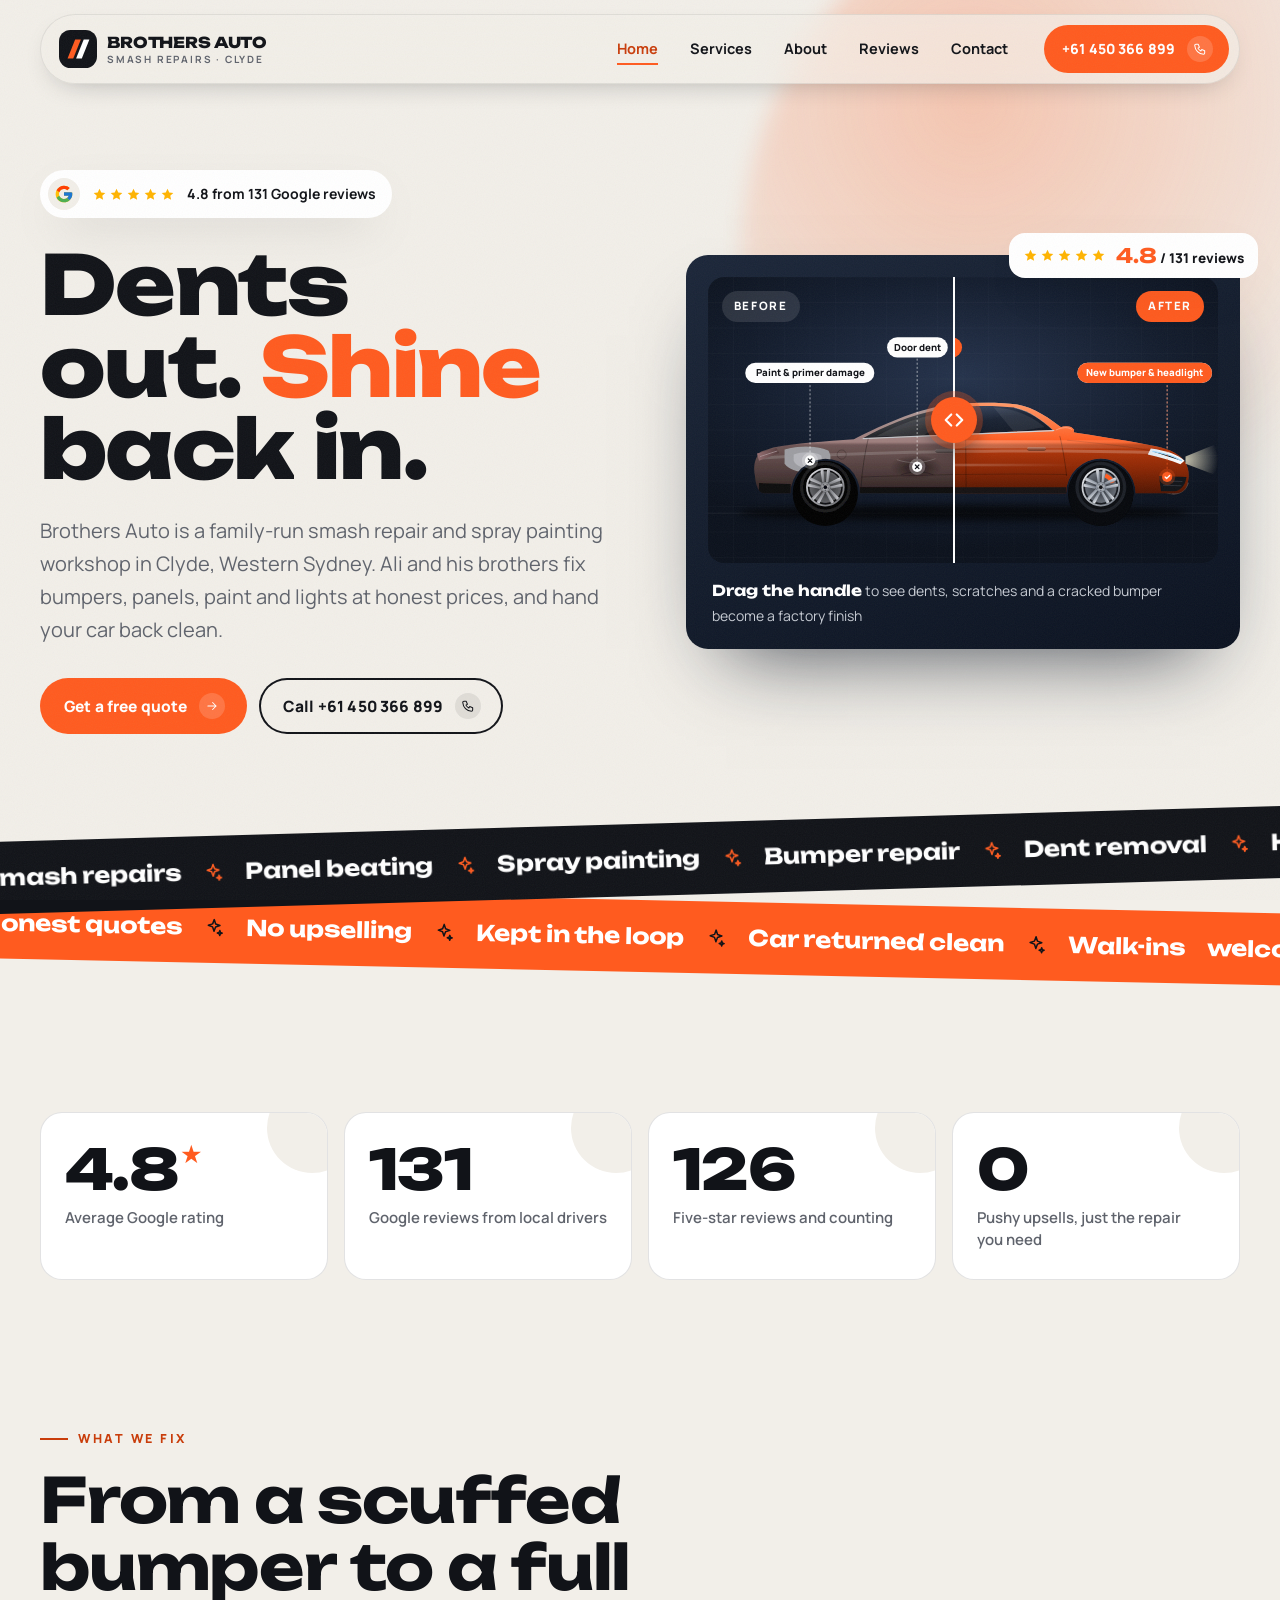
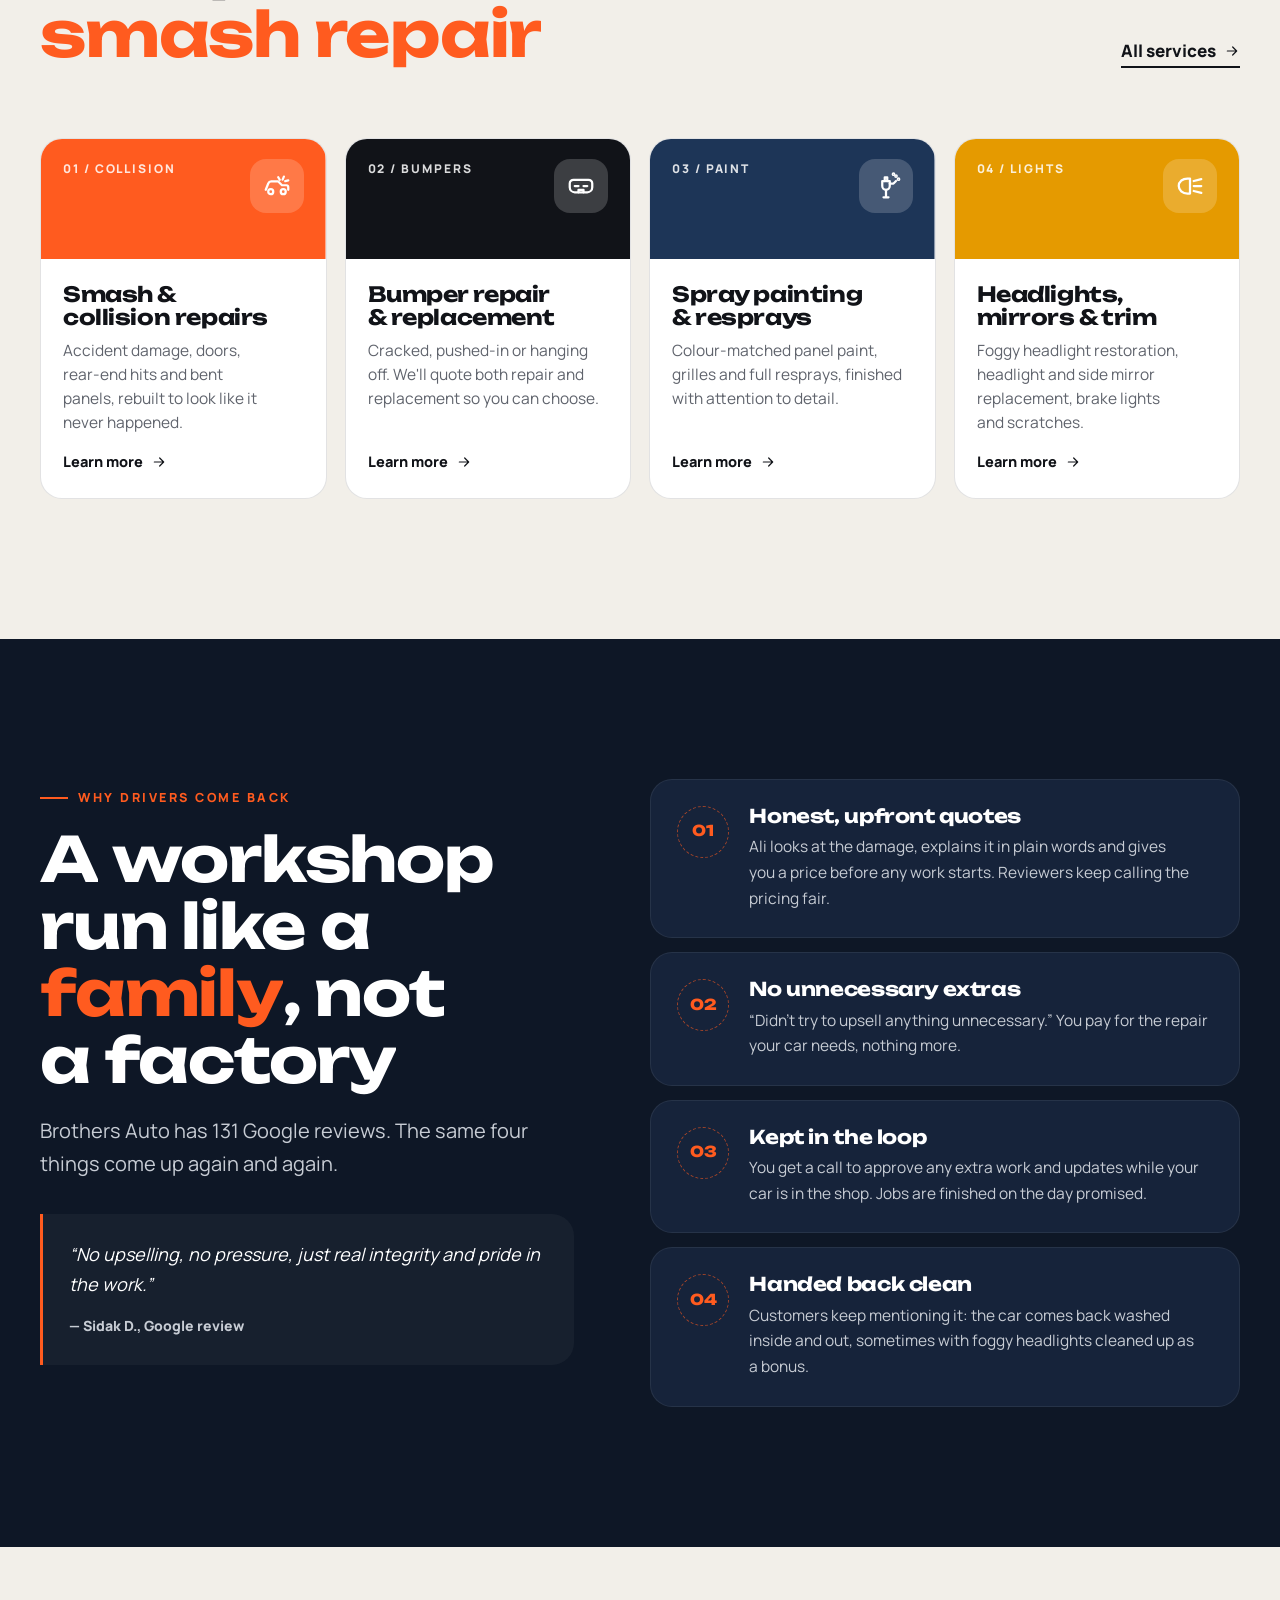
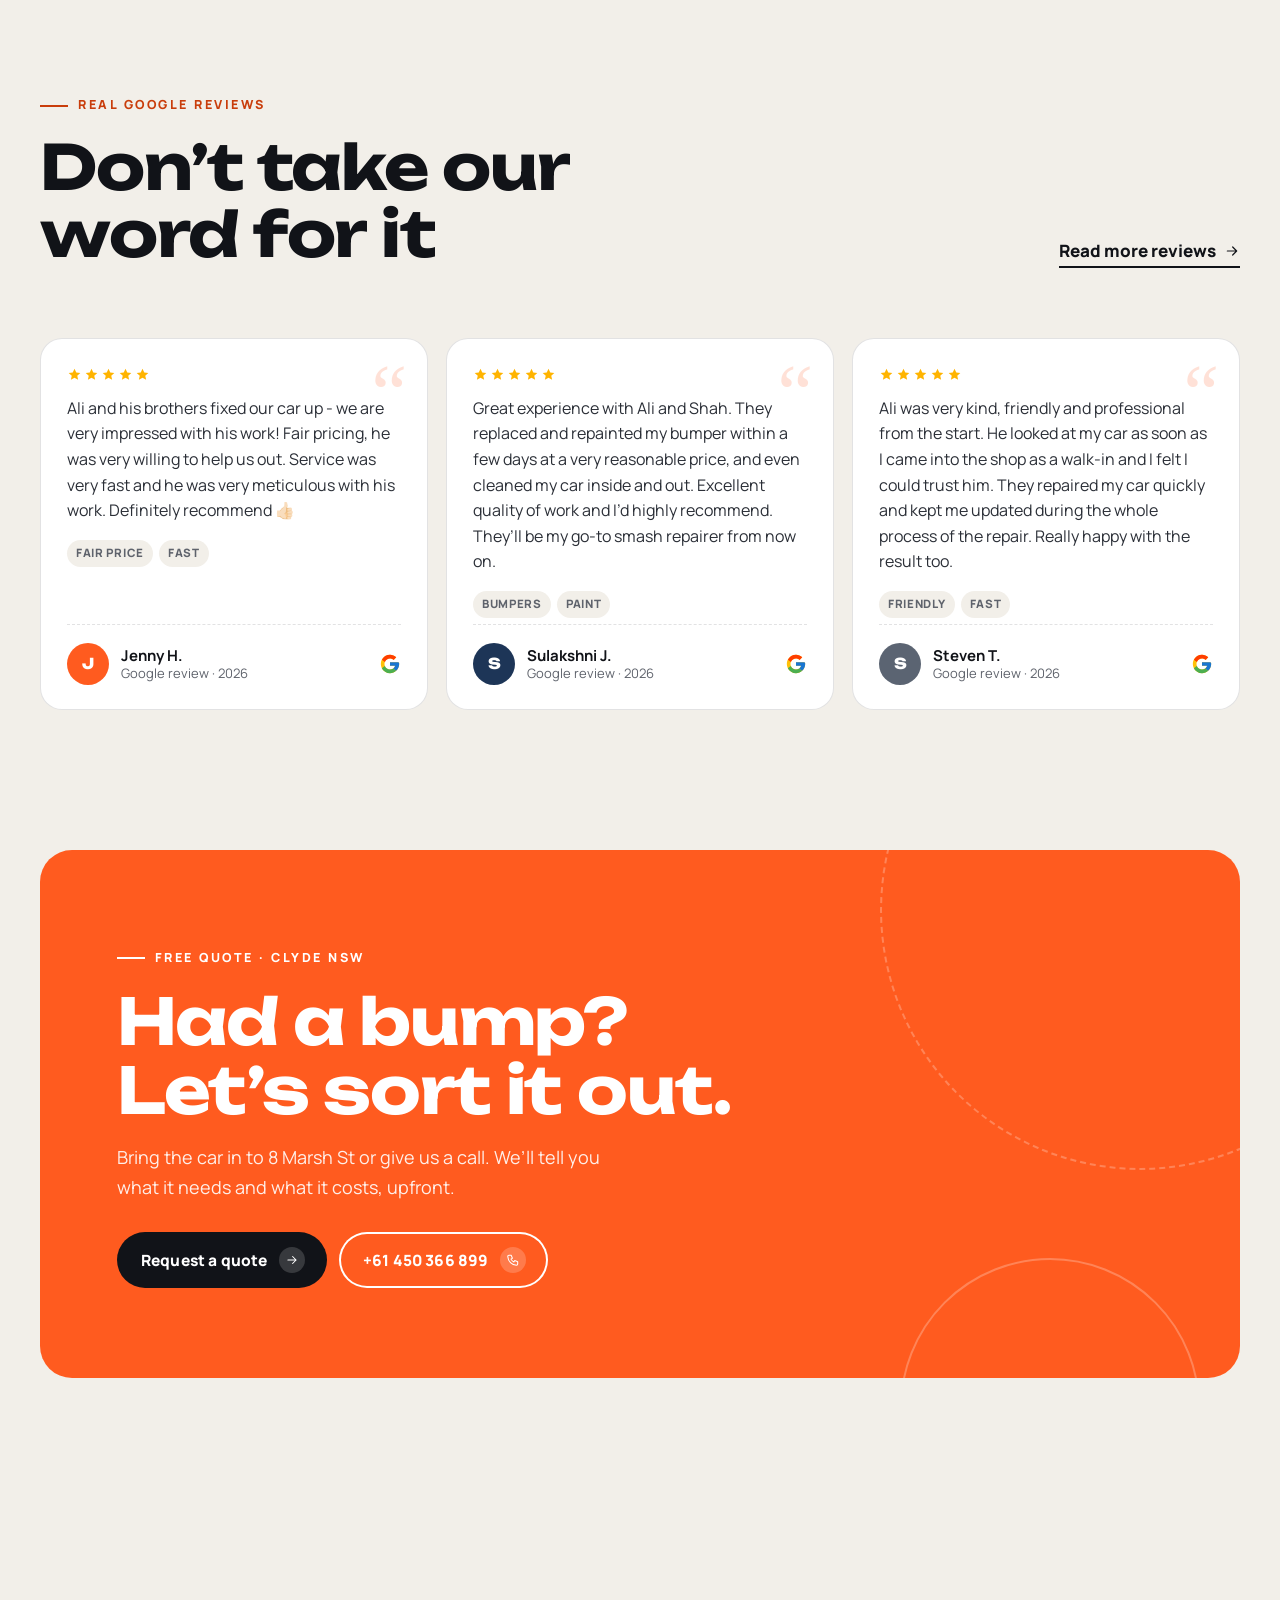
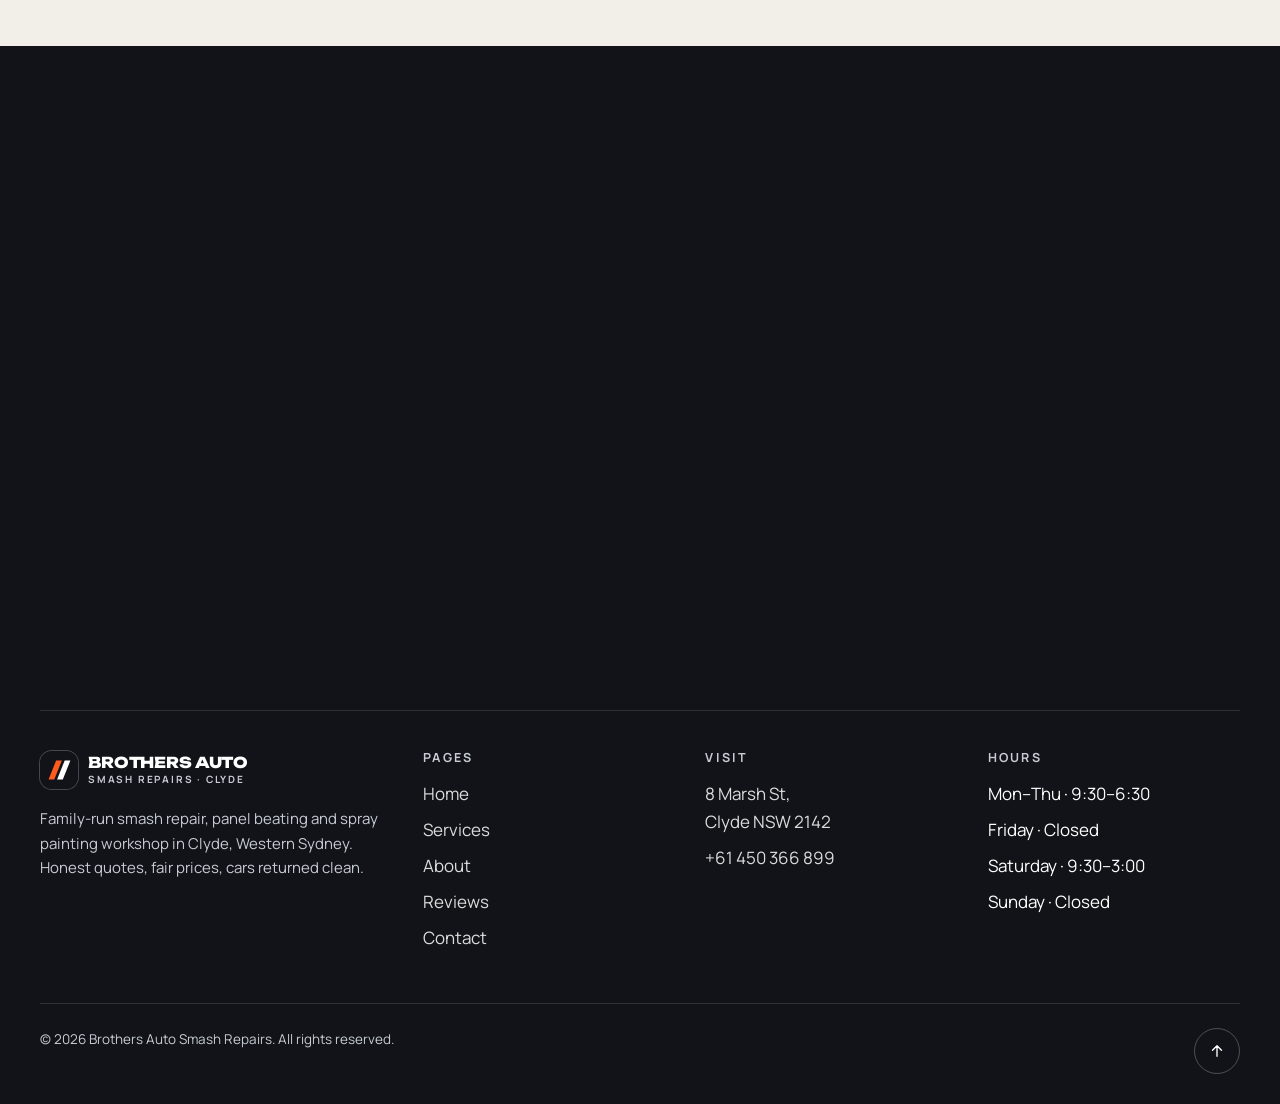
==== commit 00deb215: "Add files via upload" ====
--- a/index.html
+++ b/index.html
@@ -1,6 +1,7 @@
 <!DOCTYPE html>
 <html lang="en">
 <head>
+<script src="site-safety.js"></script>
 <meta charset="utf-8">
 <meta name="viewport" content="width=device-width, initial-scale=1, viewport-fit=cover">
 <meta name="robots" content="noindex, nofollow">
@@ -10,13 +11,13 @@
 <link rel="icon" type="image/svg+xml" href="img/favicon.svg">
 <link rel="icon" type="image/png" sizes="32x32" href="img/favicon-32.png">
 <link rel="apple-touch-icon" href="img/apple-touch-icon.png">
-<link rel="canonical" href="https://konkos-design.github.io/brothers-auto-smash-repairs/">
+
 <meta property="og:type" content="website">
 <meta property="og:site_name" content="Brothers Auto Smash Repairs">
 <meta property="og:locale" content="en_AU">
 <meta property="og:title" content="Brothers Auto Smash Repairs | Smash Repairs &amp; Spray Painting in Clyde NSW">
 <meta property="og:description" content="Family-run smash repair, panel beating and spray painting in Clyde, Western Sydney. 4.8★ from 131 Google reviews. Honest quotes, fair prices.">
-<meta property="og:url" content="https://konkos-design.github.io/brothers-auto-smash-repairs/">
+
 <meta property="og:image" content="https://konkos-design.github.io/brothers-auto-smash-repairs/img/og-image.jpg">
 <meta property="og:image:secure_url" content="https://konkos-design.github.io/brothers-auto-smash-repairs/img/og-image.jpg">
 <meta property="og:image:type" content="image/jpeg">
@@ -30,6 +31,10 @@
 <link rel="preload" href="fonts/unbounded.woff2" as="font" type="font/woff2" crossorigin>
 <link rel="preload" href="fonts/manrope.woff2" as="font" type="font/woff2" crossorigin>
 <link rel="stylesheet" href="css/style.css">
+<link rel="canonical" href="https://konkos-design.github.io/brothers-auto-smash-repairs/">
+<meta property="og:url" content="https://konkos-design.github.io/brothers-auto-smash-repairs/">
+<link rel="stylesheet" href="site-safety.css">
+<script type="application/ld+json">{"@context": "https://schema.org", "@type": "AutoRepair", "name": "Brothers Auto Smash Repairs", "telephone": "+61450366899", "url": "https://konkos-design.github.io/brothers-auto-smash-repairs/"}</script>
 </head>
 <body>
 <div class="progress" aria-hidden="true"></div>
@@ -299,9 +304,9 @@
 <section class="section">
   <div class="wrap">
     <div class="stats" data-stagger=".1">
-      <div class="stat"><div class="num"><span data-count="4.8">0</span><sup>★</sup></div><p>Average Google rating</p></div>
-      <div class="stat"><div class="num"><span data-count="131">0</span></div><p>Google reviews from local drivers</p></div>
-      <div class="stat"><div class="num"><span data-count="126">0</span></div><p><span class="nowrap">Five-star</span> reviews and counting</p></div>
+      <div class="stat"><div class="num"><span data-count="4.8">4.8</span><sup>★</sup></div><p>Average Google rating</p></div>
+      <div class="stat"><div class="num"><span data-count="131">131</span></div><p>Google reviews from local drivers</p></div>
+      <div class="stat"><div class="num"><span data-count="126">126</span></div><p><span class="nowrap">Five-star</span> reviews and counting</p></div>
       <div class="stat"><div class="num">0</div><p>Pushy upsells, just the repair you need</p></div>
     </div>
   </div>
@@ -388,7 +393,7 @@
     <div class="cta" data-reveal="scale">
       <span class="eyebrow" style="color:#fff">Free quote · Clyde NSW</span>
       <h2 data-split>Had a bump? Let’s sort it out.</h2>
-      <p>Bring the car in to 8 Marsh St or send a few details. We’ll tell you what it needs and what it costs, upfront.</p>
+      <p>Bring the car in to 8 Marsh St or give us a call. We’ll tell you what it needs and what it costs, upfront.</p>
       <div class="cta-actions">
         <a href="contact.html" class="btn btn--accent"><span>Request a quote</span><span class="ico"><svg viewBox="0 0 24 24" fill="none" stroke="currentColor" stroke-width="1.8" stroke-linecap="round" stroke-linejoin="round" aria-hidden="true"><path d="M5 12h14M13 6l6 6-6 6"/></svg></span></a>
         <a href="tel:+61450366899" class="btn btn--ghost"><span><span class="nowrap">+61 450 366 899</span></span><span class="ico"><svg viewBox="0 0 24 24" fill="none" stroke="currentColor" stroke-width="1.8" stroke-linecap="round" stroke-linejoin="round" aria-hidden="true"><path d="M5 4h4l2 5-2.5 1.5a11 11 0 0 0 5 5L15 13l5 2v4a2 2 0 0 1-2 2A16 16 0 0 1 3 6a2 2 0 0 1 2-2z"/></svg></span></a>
--- a/css/style.css
+++ b/css/style.css
@@ -577,3 +577,10 @@
 @keyframes baPulse{0%{transform:scale(.6);opacity:.55}100%{transform:scale(2.1);opacity:0}}
 .ba-stage{background:radial-gradient(70% 60% at 50% 35%,#24324b 0%,#121b2c 60%,#0b111c 100%)}
 @media (max-width:640px){.ba-lbl{display:none}}
+
+/* call panel (replaces quote form) */
+.call-steps{list-style:none;padding:0;margin:24px 0 4px;display:grid;gap:10px}
+.call-steps li{display:flex;gap:14px;align-items:flex-start;padding:14px 16px;border-radius:14px;background:rgba(255,255,255,.05);border:1px solid rgba(255,255,255,.08);color:var(--steel);line-height:1.5}
+.call-steps b{font-family:var(--head);font-size:13px;color:var(--accent);padding-top:2px;flex:none}
+.call-steps strong{color:#fff}
+.form .call-panel__dir{margin-top:10px}
--- a/site-safety.css
+++ b/site-safety.css
@@ -0,0 +1,7 @@
+/* Progressive enhancement: animation must never hide essential content on failure. */
+html:not(.enhancements-ready) :is([data-reveal], .reveal, .rv-up, .rv, [data-split], .split .w > span, .split-words .w > span, .rv-clip, .img-reveal) {opacity:1!important;visibility:visible!important;transform:none!important;clip-path:none!important;filter:none!important;}
+@media(prefers-reduced-motion:reduce){
+ :is([data-reveal], .reveal, .rv-up, .rv, [data-split], .split .w > span, .split-words .w > span, .rv-clip, .img-reveal){opacity:1!important;visibility:visible!important;transform:none!important;clip-path:none!important;filter:none!important;animation:none!important;transition:none!important;}
+ html{scroll-behavior:auto!important;}
+}
+:focus-visible{outline:3px solid currentColor;outline-offset:5px;}
